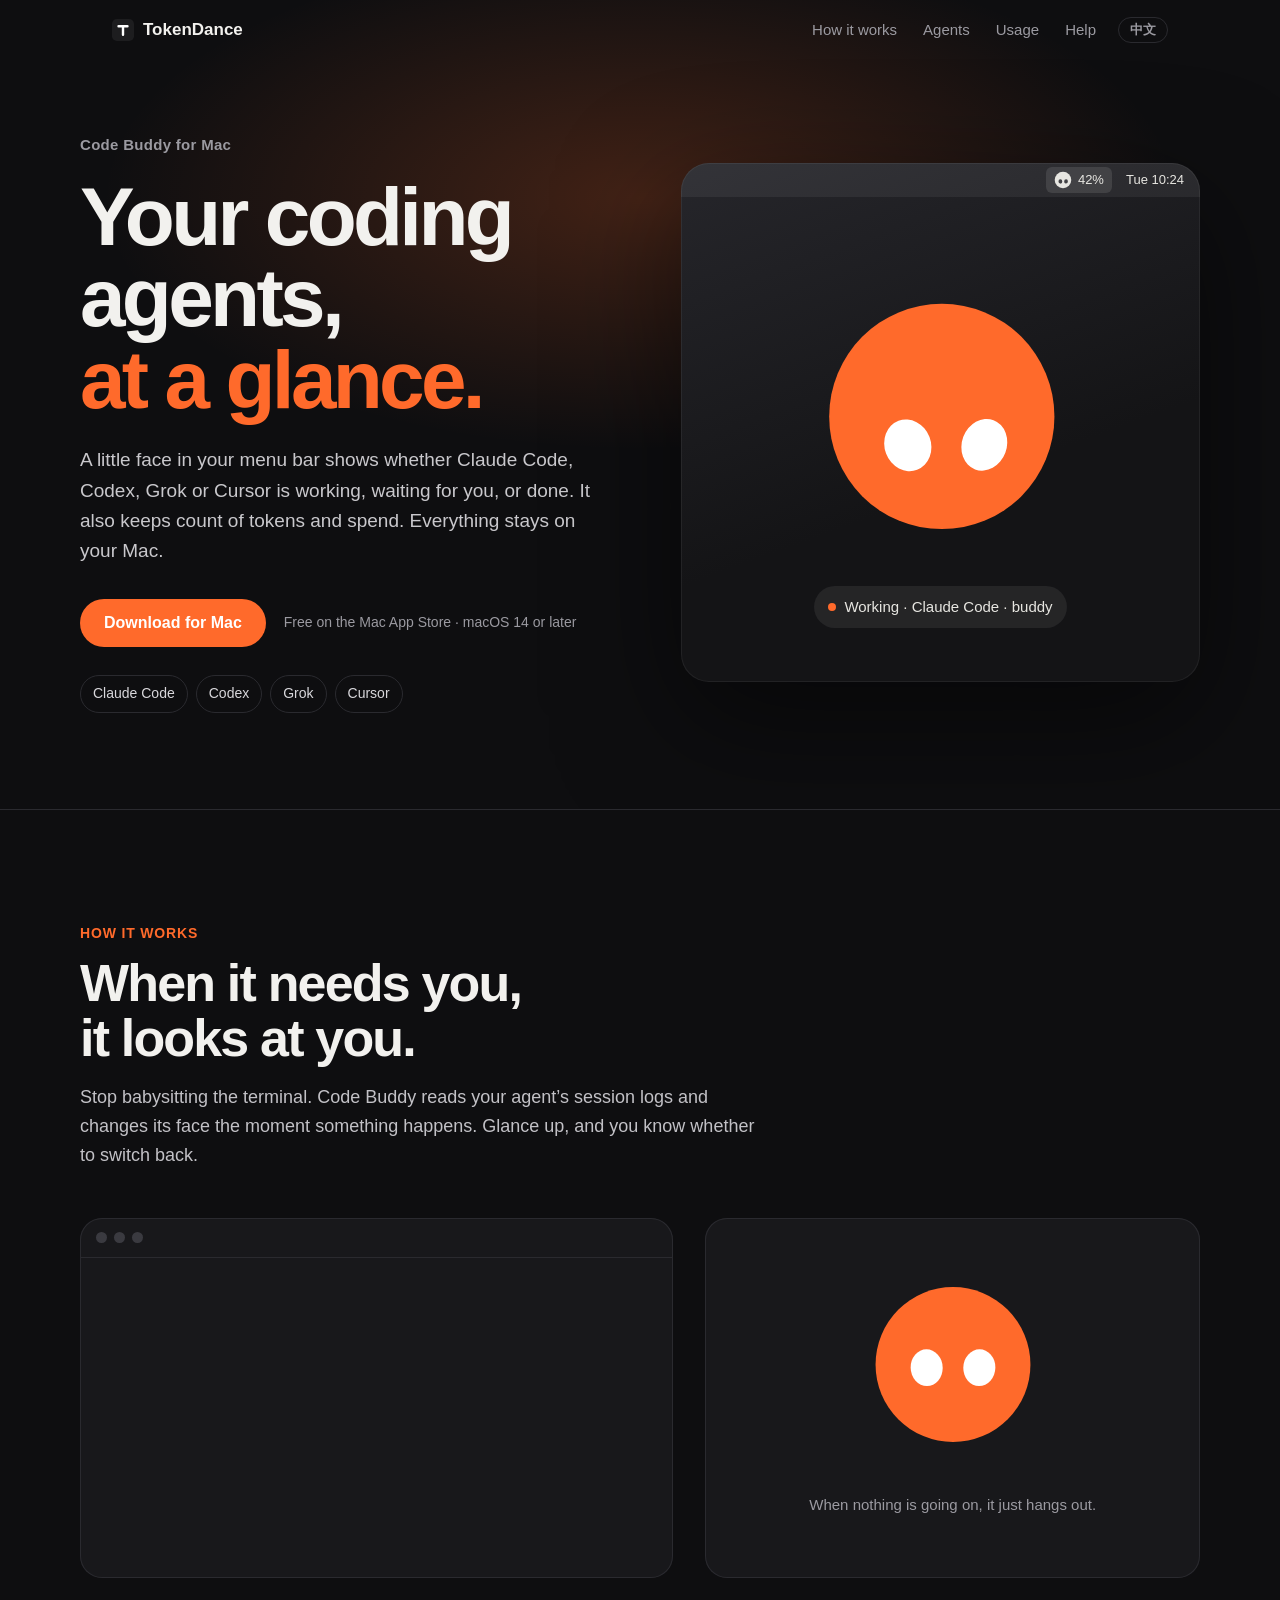
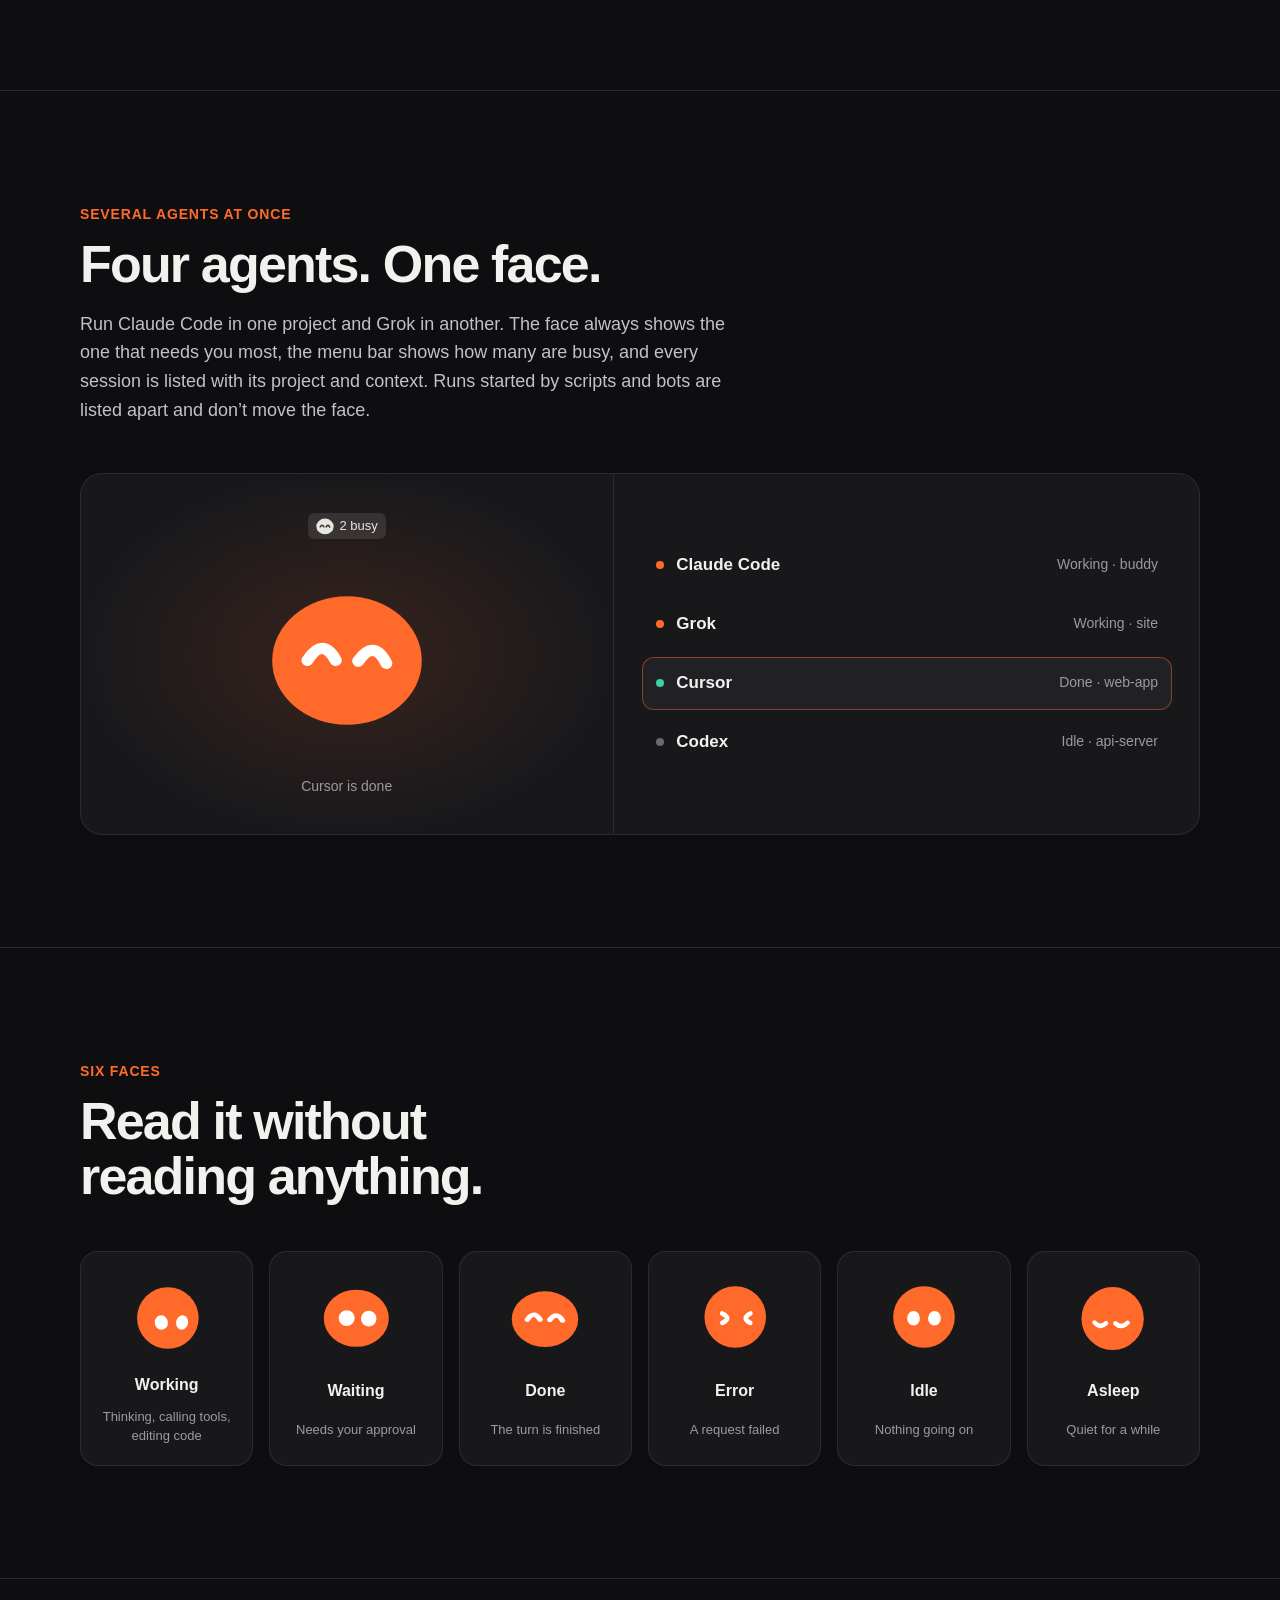
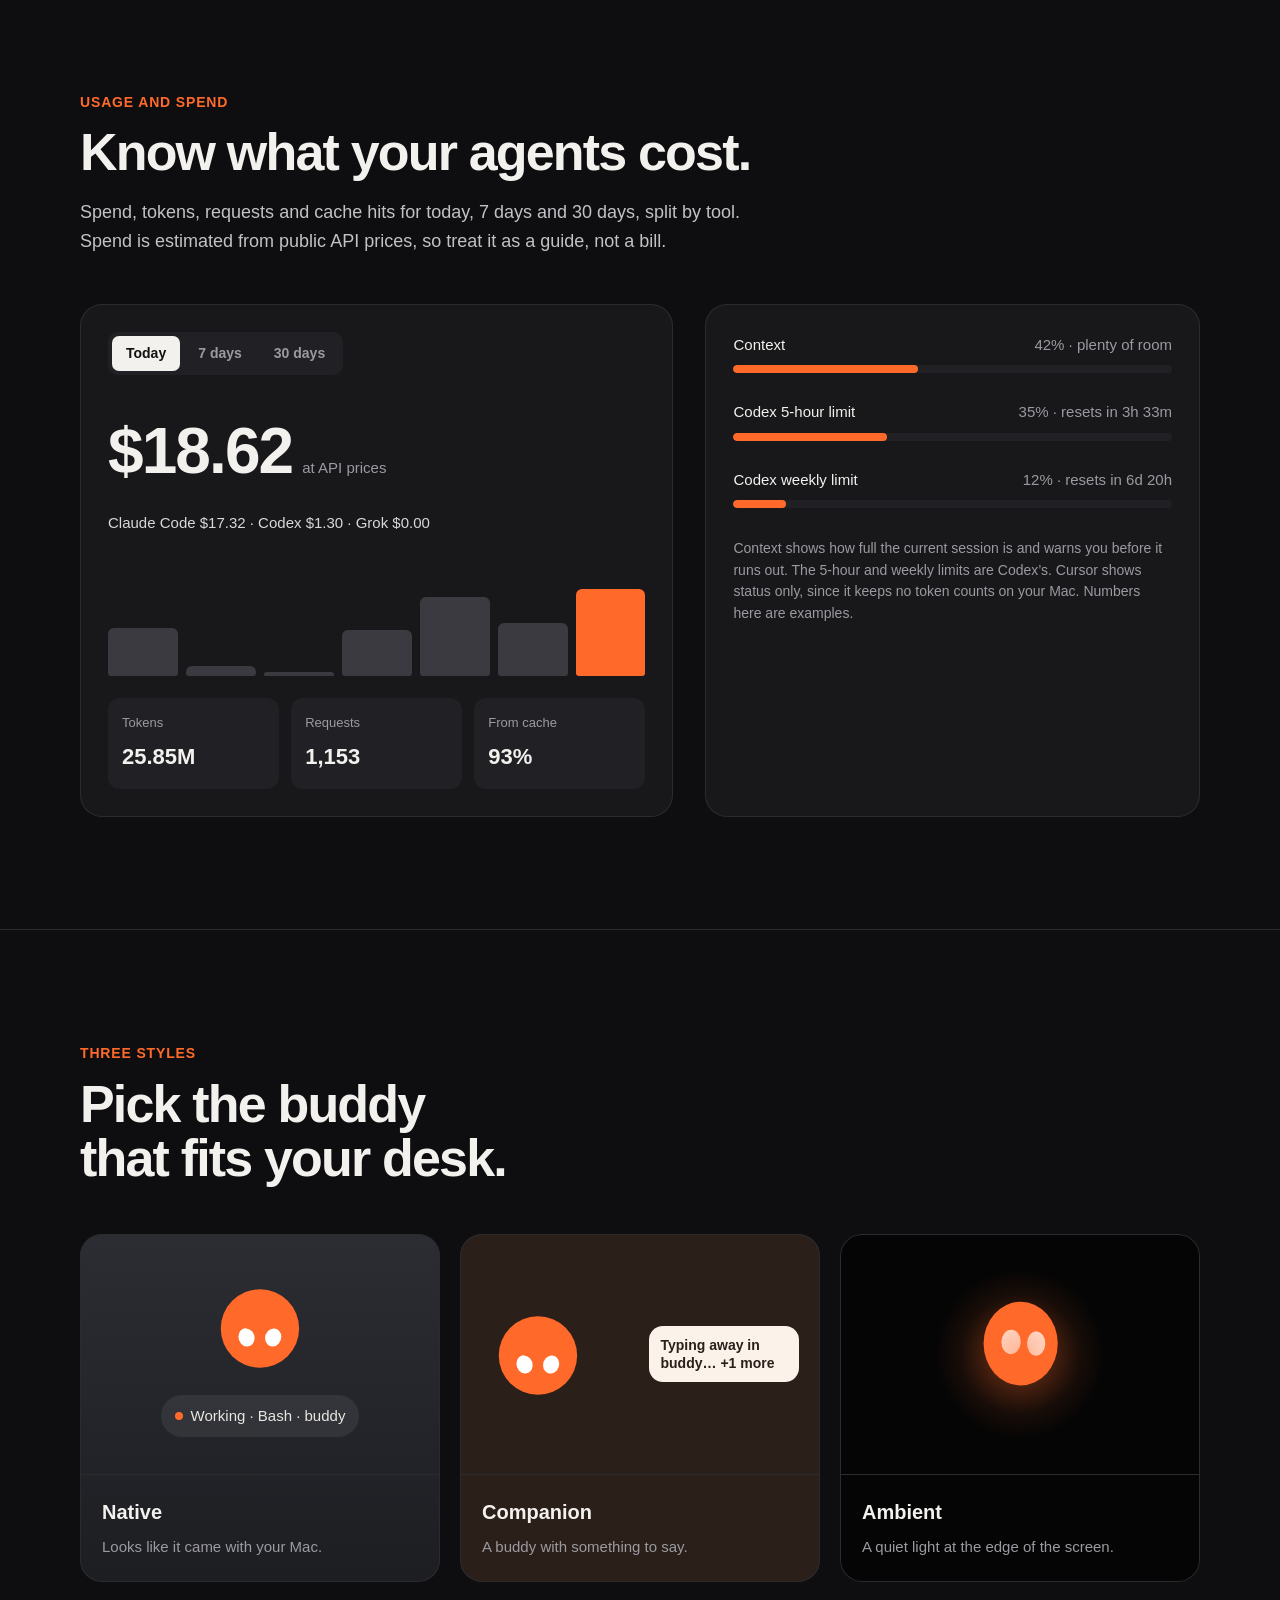
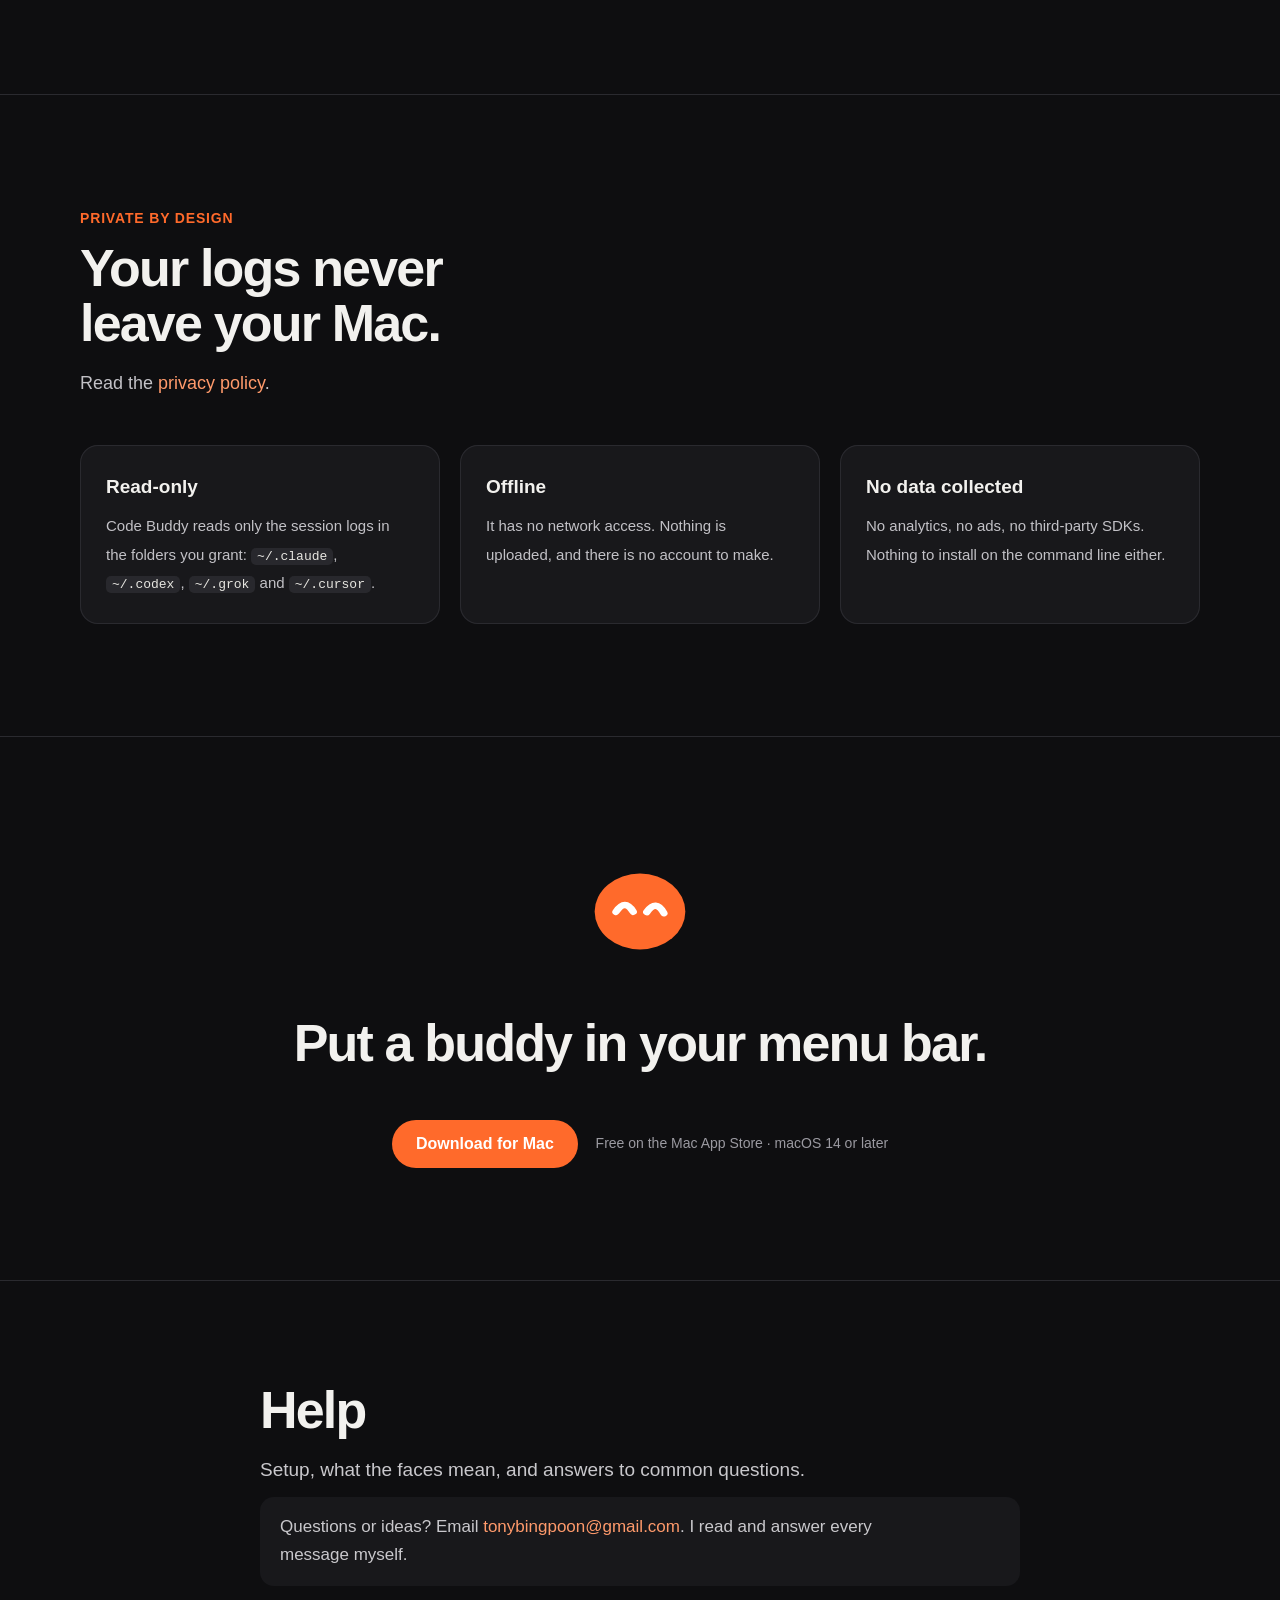
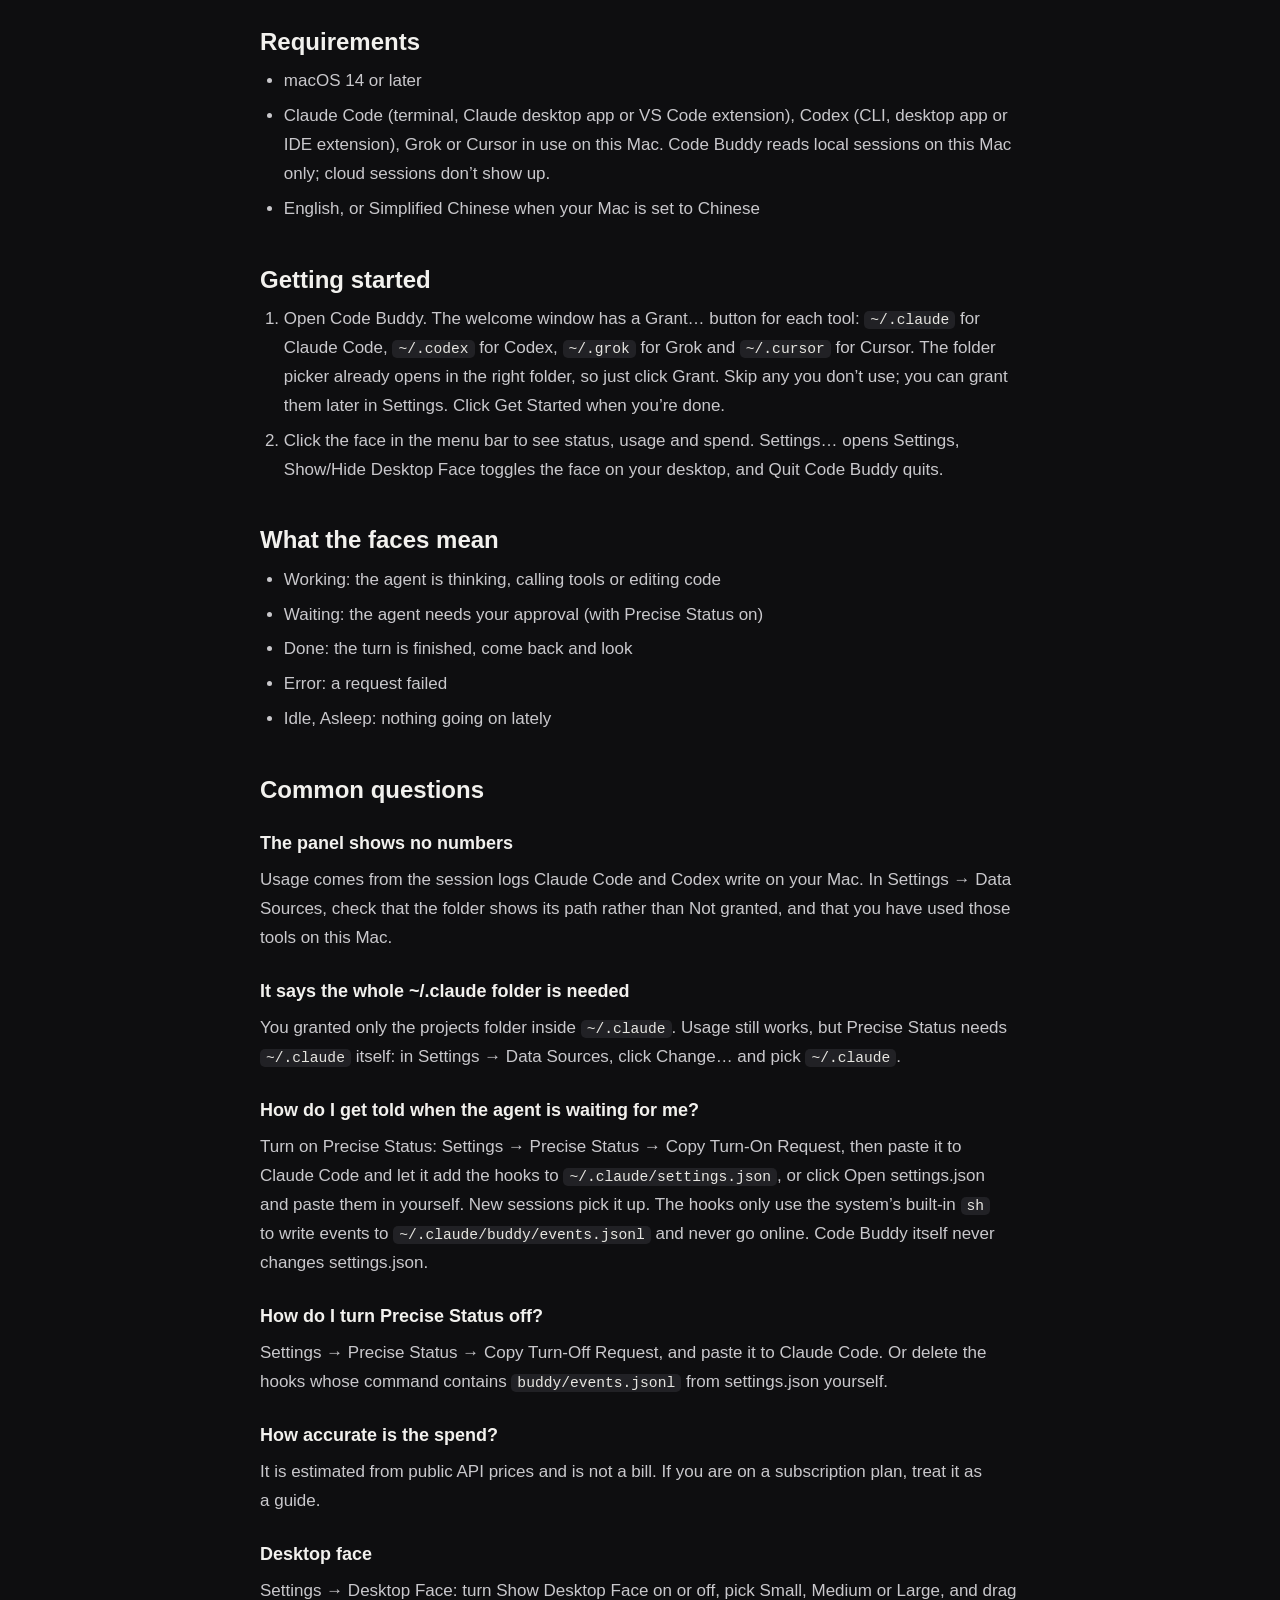
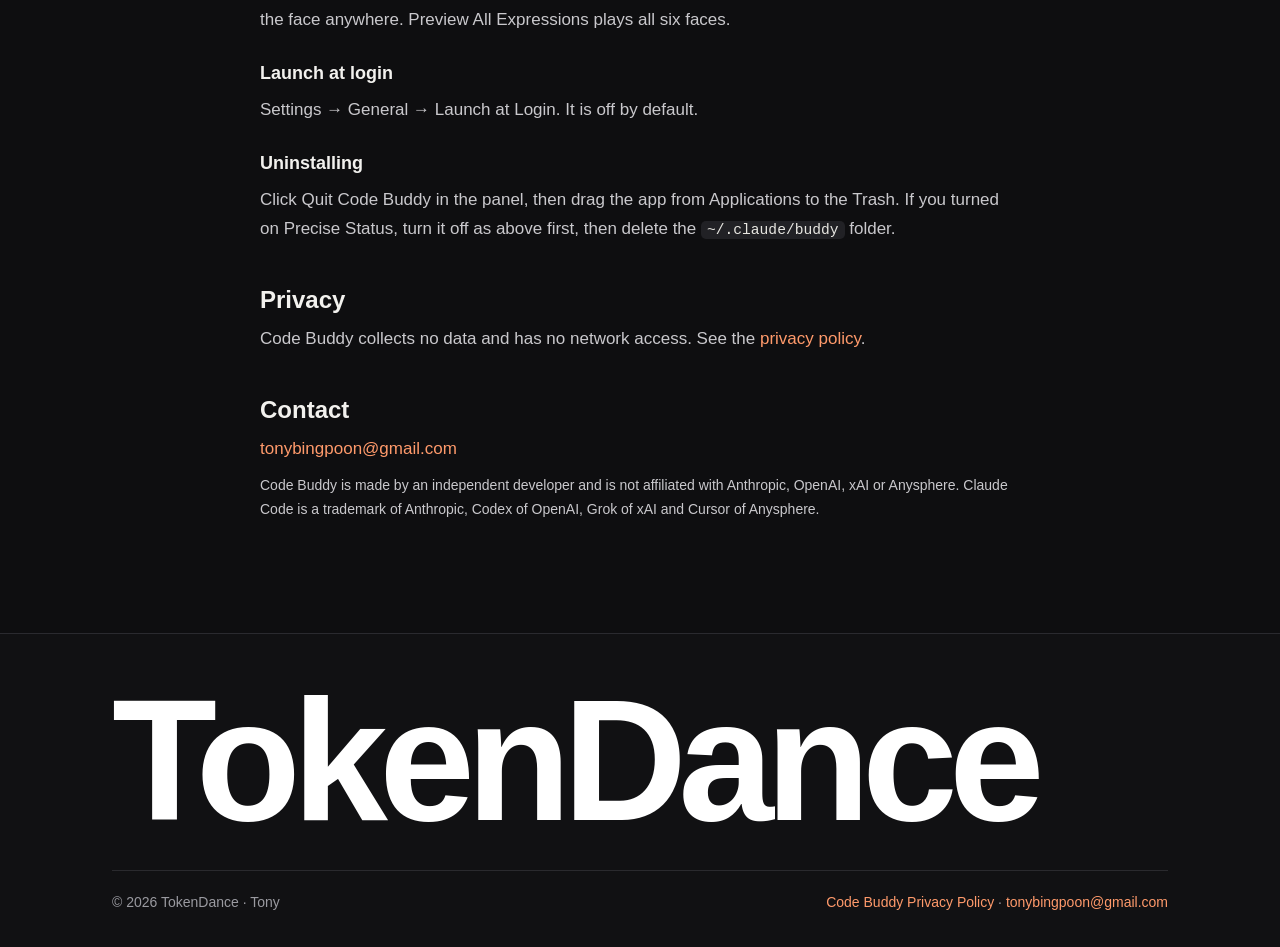
==== code-buddy/index.html @ f0578fe9 "Homepage strip: move only when swiped sideways The black "No accounts · No ads ..." strip scrolled s" ====
<!doctype html>
<html lang="en">
  <head>
    <meta charset="UTF-8" />
    <meta name="viewport" content="width=device-width, initial-scale=1" />
    <title>Code Buddy – Agent Status: see Claude Code, Codex, Grok and Cursor in your Mac menu bar</title>
    <meta
      name="description"
      content="Code Buddy is a free Mac menu bar app that shows whether your AI coding agents (Claude Code, Codex, Grok, Cursor) are working, waiting for your approval or done, and tracks token usage and spend. Runs on your Mac, offline."
    />
    <meta name="author" content="Tony" />
    <meta name="robots" content="index, follow" />
    <meta name="theme-color" content="#0e0e10" />
    <link rel="canonical" href="https://tokendance.life/code-buddy/" />
    <link rel="alternate" hreflang="en" href="https://tokendance.life/code-buddy/" />
    <link rel="alternate" hreflang="zh-CN" href="https://tokendance.life/zh/code-buddy/" />
    <link rel="alternate" hreflang="x-default" href="https://tokendance.life/code-buddy/" />
    <link rel="icon" type="image/svg+xml" href="/assets/apps/code-buddy-icon.svg?v=20261103b" />
    <link rel="apple-touch-icon" href="/apple-touch-icon.png?v=20261022b" />
    <link rel="stylesheet" href="/styles.css?v=20261103c" />
    <link rel="stylesheet" href="/code-buddy/cb.css?v=20261103b" />
    <meta name="apple-itunes-app" content="app-id=6825784479" />

    <meta property="og:type" content="website" />
    <meta property="og:site_name" content="TokenDance" />
    <meta property="og:url" content="https://tokendance.life/code-buddy/" />
    <meta property="og:title" content="Code Buddy – Agent Status: see Claude Code, Codex, Grok and Cursor in your Mac menu bar" />
    <meta property="og:description" content="A little face in your Mac menu bar shows whether Claude Code, Codex, Grok or Cursor is working, waiting for you, or done. Free on the Mac App Store." />
    <meta property="og:image" content="https://tokendance.life/assets/og-tokendance.png" />
    <meta property="og:image:width" content="1200" />
    <meta property="og:image:height" content="630" />
    <meta property="og:locale" content="en_US" />
    <meta property="og:locale:alternate" content="zh_CN" />
    <meta name="twitter:card" content="summary_large_image" />
    <meta name="twitter:title" content="Code Buddy – Agent Status: see Claude Code, Codex, Grok and Cursor in your Mac menu bar" />
    <meta name="twitter:description" content="A little face in your Mac menu bar shows whether Claude Code, Codex, Grok or Cursor is working, waiting for you, or done. Free on the Mac App Store." />
    <meta name="twitter:image" content="https://tokendance.life/assets/og-tokendance.png" />
    <script type="application/ld+json">
      {
        "@context": "https://schema.org",
        "@graph": [
          {
            "@type": "Organization",
            "@id": "https://tokendance.life/#organization",
            "name": "TokenDance",
            "url": "https://tokendance.life/",
            "email": "tonybingpoon@gmail.com"
          },
          {
            "@type": "SoftwareApplication",
            "@id": "https://tokendance.life/code-buddy/#app",
            "name": "Code Buddy",
            "alternateName": "Code Buddy – Agent Status",
            "url": "https://tokendance.life/code-buddy/",
            "sameAs": "https://apps.apple.com/app/code-buddy-agent-status/id6825784479",
            "downloadUrl": "https://apps.apple.com/app/code-buddy-agent-status/id6825784479",
            "image": "https://tokendance.life/assets/apps/code-buddy-icon.svg",
            "applicationCategory": "DeveloperApplication",
            "operatingSystem": "macOS 14 or later",
            "inLanguage": "en",
            "description": "A free Mac menu bar app that shows whether your AI coding agents (Claude Code, Codex, Grok and Cursor) are working, waiting for your approval or done, with token usage and estimated spend. Runs locally with no network access and collects no data.",
            "featureList": [
              "Menu bar face showing agent status: working, waiting, done, error, idle, asleep",
              "Supports Claude Code, Codex, Grok and Cursor",
              "Shows the agent that needs you most when several run at once",
              "Spend, tokens, requests and cache hits for today, 7 and 30 days, split by tool",
              "Context use per session and Codex 5-hour and weekly limits",
              "Three styles: Native, Companion and Ambient",
              "Desktop face in three sizes",
              "Read-only, offline, no data collected"
            ],
            "offers": {
              "@type": "Offer",
              "price": "0",
              "priceCurrency": "USD"
            },
            "publisher": {
              "@id": "https://tokendance.life/#organization"
            }
          },
          {
            "@type": "WebPage",
            "@id": "https://tokendance.life/code-buddy/",
            "url": "https://tokendance.life/code-buddy/",
            "name": "Code Buddy – Agent Status: see Claude Code, Codex, Grok and Cursor in your Mac menu bar",
            "inLanguage": "en",
            "about": {
              "@id": "https://tokendance.life/code-buddy/#app"
            },
            "isPartOf": {
              "@id": "https://tokendance.life/#website"
            }
          },
          {
            "@type": "BreadcrumbList",
            "itemListElement": [
              {
                "@type": "ListItem",
                "position": 1,
                "name": "TokenDance",
                "item": "https://tokendance.life/"
              },
              {
                "@type": "ListItem",
                "position": 2,
                "name": "Code Buddy",
                "item": "https://tokendance.life/code-buddy/"
              }
            ]
          },
          {
            "@type": "FAQPage",
            "@id": "https://tokendance.life/code-buddy/#faq",
            "inLanguage": "en",
            "mainEntity": [
              {
                "@type": "Question",
                "name": "The panel shows no numbers",
                "acceptedAnswer": {
                  "@type": "Answer",
                  "text": "Usage comes from the session logs Claude Code and Codex write on your Mac. In Settings → Data Sources, check that the folder shows its path rather than Not granted, and that you have used those tools on this Mac."
                }
              },
              {
                "@type": "Question",
                "name": "How do I get told when the agent is waiting for me?",
                "acceptedAnswer": {
                  "@type": "Answer",
                  "text": "Turn on Precise Status: Settings → Precise Status → Copy Turn-On Request, then paste it to Claude Code and let it add the hooks to ~/.claude/settings.json, or click Open settings.json and paste them in yourself. New sessions pick it up. The hooks only use the system’s built-in sh to write events to ~/.claude/buddy/events.jsonl and never go online. Code Buddy itself never changes settings.json."
                }
              },
              {
                "@type": "Question",
                "name": "How accurate is the spend?",
                "acceptedAnswer": {
                  "@type": "Answer",
                  "text": "It is estimated from public API prices and is not a bill. If you are on a subscription plan, treat it as a guide."
                }
              }
            ]
          }
        ]
      }
    </script>
  </head>
  <body class="cb-page">
    <a class="skip-link" href="#main">Skip to content</a>
    <header class="site-header">
      <div class="wrap header-inner">
        <a class="brand" href="/">
          <img src="/favicon.svg?v=20261022b" width="22" height="22" alt="" />TokenDance
        </a>
        <nav aria-label="Code Buddy">
          <a href="#how">How it works</a>
          <a href="#agents">Agents</a>
          <a href="#usage">Usage</a>
          <a href="#help">Help</a>
        </nav>
        <a class="lang" href="/zh/code-buddy/" hreflang="zh-CN" lang="zh-CN">中文</a>
      </div>
    </header>

    <main id="main">
      <section class="cb-hero">
        <div class="cb-wrap cb-hero-grid">
          <div>
            <p class="cb-eyebrow">Code Buddy for Mac</p>
            <h1>Your coding agents, <em>at a glance.</em></h1>
            <p class="cb-lead">A little face in your menu bar shows whether Claude Code, Codex, Grok or Cursor is working, waiting for you, or done. It also keeps count of tokens and spend. Everything stays on your Mac.</p>
            <div class="cb-cta"><a class="btn btn-orange magnetic" href="https://apps.apple.com/app/code-buddy-agent-status/id6825784479" rel="noopener" target="_blank">Download for Mac</a><small>Free on the Mac App Store · macOS 14 or later</small></div>
            <ul class="cb-agents" aria-label="Works with"><li>Claude Code</li><li>Codex</li><li>Grok</li><li>Cursor</li></ul>
          </div>
          <div class="cb-mac st-working" id="cb-hero-mac" aria-hidden="true">
            <div class="cb-menubar"><span class="mb-buddy"><svg viewBox="0 0 200 200"></svg>42%</span><span>Tue 10:24</span></div>
            <div class="cb-mac-stage"><svg class="big-face" viewBox="0 0 200 200"></svg><span class="cb-pill"><i></i><span></span></span></div>
          </div>
        </div>
      </section>

      <section class="cb-section" id="how" aria-labelledby="how-h">
        <div class="cb-wrap">
          <div class="cb-head cb-reveal"><p class="kicker">How it works</p><h2 id="how-h">When it needs you, it looks at you.</h2><p>Stop babysitting the terminal. Code Buddy reads your agent’s session logs and changes its face the moment something happens. Glance up, and you know whether to switch back.</p></div>
          <div class="cb-split cb-reveal" id="cb-turn" aria-hidden="true">
            <div class="cb-card cb-term"><div class="cb-term-bar"><span></span><span></span><span></span></div><ol></ol></div>
            <div class="cb-card cb-watch"><svg class="face" viewBox="0 0 200 200" aria-hidden="true"></svg><p></p></div>
          </div>
        </div>
      </section>

      <section class="cb-section" id="agents" aria-labelledby="agents-h">
        <div class="cb-wrap">
          <div class="cb-head cb-reveal"><p class="kicker">Several agents at once</p><h2 id="agents-h">Four agents. One face.</h2><p>Run Claude Code in one project and Grok in another. The face always shows the one that needs you most, the menu bar shows how many are busy, and every session is listed with its project and context. Runs started by scripts and bots are listed apart and don’t move the face.</p></div>
          <div class="cb-card cb-agents-demo cb-reveal" id="cb-agents" aria-hidden="true">
            <div class="who">
              <div class="cb-menubar"><span class="mb-buddy"><svg viewBox="0 0 200 200"></svg><span class="busy"></span></span></div>
              <svg class="face" viewBox="0 0 200 200" aria-hidden="true"></svg>
              <p class="why"></p>
            </div>
            <ul>
              <li class="agent-row" data-name="Claude Code" data-project="buddy"><i></i><b>Claude Code</b><span></span></li>
              <li class="agent-row" data-name="Grok" data-project="site"><i></i><b>Grok</b><span></span></li>
              <li class="agent-row" data-name="Cursor" data-project="web-app"><i></i><b>Cursor</b><span></span></li>
              <li class="agent-row" data-name="Codex" data-project="api-server"><i></i><b>Codex</b><span></span></li>
            </ul>
          </div>
        </div>
      </section>

      <section class="cb-section" aria-labelledby="faces-h">
        <div class="cb-wrap">
          <div class="cb-head cb-reveal"><p class="kicker">Six faces</p><h2 id="faces-h">Read it without reading anything.</h2></div>
          <ul class="cb-faces cb-reveal">
          <li data-state="working"><svg class="face" viewBox="0 0 200 200" aria-hidden="true"></svg><b>Working</b><span>Thinking, calling tools, editing code</span></li>
          <li data-state="waiting"><svg class="face" viewBox="0 0 200 200" aria-hidden="true"></svg><b>Waiting</b><span>Needs your approval</span></li>
          <li data-state="done"><svg class="face" viewBox="0 0 200 200" aria-hidden="true"></svg><b>Done</b><span>The turn is finished</span></li>
          <li data-state="error"><svg class="face" viewBox="0 0 200 200" aria-hidden="true"></svg><b>Error</b><span>A request failed</span></li>
          <li data-state="idle"><svg class="face" viewBox="0 0 200 200" aria-hidden="true"></svg><b>Idle</b><span>Nothing going on</span></li>
          <li data-state="sleep"><svg class="face" viewBox="0 0 200 200" aria-hidden="true"></svg><b>Asleep</b><span>Quiet for a while</span></li>
          </ul>
        </div>
      </section>

      <section class="cb-section" id="usage" aria-labelledby="usage-h">
        <div class="cb-wrap">
          <div class="cb-head cb-reveal"><p class="kicker">Usage and spend</p><h2 id="usage-h">Know what your agents cost.</h2><p>Spend, tokens, requests and cache hits for today, 7 days and 30 days, split by tool. Spend is estimated from public API prices, so treat it as a guide, not a bill.</p></div>
          <div class="cb-split cb-reveal">
            <div class="cb-card cb-usage" id="cb-usage" aria-hidden="true">
              <div class="cb-tabs"><span class="on">Today</span><span>7 days</span><span>30 days</span></div>
              <p class="cb-spend"><b>$18.62</b><small>at API prices</small></p>
              <p class="cb-by-tool">Claude Code $17.32 · Codex $1.30 · Grok $0.00</p>
              <div class="cb-bars"><i></i><i></i><i></i><i></i><i></i><i></i><i></i></div>
              <dl class="cb-stats"><div><dt>Tokens</dt><dd>25.85M</dd></div><div><dt>Requests</dt><dd>1,153</dd></div><div><dt>From cache</dt><dd>93%</dd></div></dl>
            </div>
            <div class="cb-card cb-meters" id="cb-meters">
            <div class="cb-meter"><p>Context<span>42% · plenty of room</span></p><div class="track"><i data-v="42"></i></div></div>
            <div class="cb-meter"><p>Codex 5&#8209;hour limit<span>35% · resets in 3h 33m</span></p><div class="track"><i data-v="35"></i></div></div>
            <div class="cb-meter"><p>Codex weekly limit<span>12% · resets in 6d 20h</span></p><div class="track"><i data-v="12"></i></div></div>
              <p class="cb-note">Context shows how full the current session is and warns you before it runs out. The 5&#8209;hour and weekly limits are Codex’s. Cursor shows status only, since it keeps no token counts on your Mac. Numbers here are examples.</p>
            </div>
          </div>
        </div>
      </section>

      <section class="cb-section" aria-labelledby="styles-h">
        <div class="cb-wrap">
          <div class="cb-head cb-reveal"><p class="kicker">Three styles</p><h2 id="styles-h">Pick the buddy that fits your desk.</h2></div>
          <div class="cb-styles">
          <article class="cb-card cb-style look-native cb-reveal">
            <div class="look"><svg class="face" viewBox="0 0 200 200" aria-hidden="true" data-state="working"></svg><span class="cb-pill"><i></i><span>Working · Bash · buddy</span></span></div>
            <div class="txt"><h3>Native</h3><p>Looks like it came with your Mac.</p></div>
          </article>
          <article class="cb-card cb-style look-companion cb-reveal">
            <div class="look"><svg class="face" viewBox="0 0 200 200" aria-hidden="true" data-state="working"></svg><span class="bubble">Typing away in buddy… +1 more</span></div>
            <div class="txt"><h3>Companion</h3><p>A buddy with something to say.</p></div>
          </article>
          <article class="cb-card cb-style look-ambient cb-reveal">
            <div class="look"><svg class="face" viewBox="0 0 200 200" aria-hidden="true" data-state="waiting"></svg></div>
            <div class="txt"><h3>Ambient</h3><p>A quiet light at the edge of the screen.</p></div>
          </article>
          </div>
        </div>
      </section>

      <section class="cb-section" aria-labelledby="privacy-h">
        <div class="cb-wrap">
          <div class="cb-head cb-reveal"><p class="kicker">Private by design</p><h2 id="privacy-h">Your logs never leave your Mac.</h2><p>Read the <a href="/code-buddy/privacy.html">privacy policy</a>.</p></div>
          <ul class="cb-points cb-reveal">
          <li><b>Read-only</b><span>Code Buddy reads only the session logs in the folders you grant: <code>~/.claude</code>, <code>~/.codex</code>, <code>~/.grok</code> and <code>~/.cursor</code>.</span></li>
          <li><b>Offline</b><span>It has no network access. Nothing is uploaded, and there is no account to make.</span></li>
          <li><b>No data collected</b><span>No analytics, no ads, no third&#8209;party SDKs. Nothing to install on the command line either.</span></li>
          </ul>
        </div>
      </section>

      <section class="cb-section cb-final">
        <div class="cb-wrap">
          <svg class="face" viewBox="0 0 200 200" aria-hidden="true"></svg>
          <h2>Put a buddy in your menu bar.</h2>
          <div class="cb-cta"><a class="btn btn-orange magnetic" href="https://apps.apple.com/app/code-buddy-agent-status/id6825784479" rel="noopener" target="_blank">Download for Mac</a><small>Free on the Mac App Store · macOS 14 or later</small></div>
        </div>
      </section>

      <div class="cb-help" id="help">
        <div class="wrap doc">
          <h2 class="cb-help-title">Help</h2>
          <p class="doc-lead">Setup, what the faces mean, and answers to common questions.</p>
          <p class="doc-note">Questions or ideas? Email <a href="mailto:tonybingpoon@gmail.com?subject=Code%20Buddy">tonybingpoon@gmail.com</a>. I read and answer every message myself.</p>
          <section id="en">
          <h2>Requirements</h2>
          <ul>
            <li>macOS 14 or later</li>
            <li>Claude Code (terminal, Claude desktop app or VS Code extension), Codex (CLI, desktop app or IDE extension), Grok or Cursor in use on this Mac. Code Buddy reads local sessions on this Mac only; cloud sessions don’t show up.</li>
            <li>English, or Simplified Chinese when your Mac is set to Chinese</li>
          </ul>

          <h2>Getting started</h2>
          <ol>
            <li>
              Open Code Buddy. The welcome window has a Grant… button for each tool: <code>~/.claude</code> for Claude Code,
              <code>~/.codex</code> for Codex, <code>~/.grok</code> for Grok and <code>~/.cursor</code> for Cursor. The folder picker already opens in the right folder, so just click
              Grant. Skip any you don’t use; you can grant them later in Settings. Click Get Started when you’re done.
            </li>
            <li>
              Click the face in the menu bar to see status, usage and spend. Settings… opens Settings, Show/Hide Desktop
              Face toggles the face on your desktop, and Quit Code Buddy quits.
            </li>
          </ol>

          <h2>What the faces mean</h2>
          <ul>
            <li>Working: the agent is thinking, calling tools or editing code</li>
            <li>Waiting: the agent needs your approval (with Precise Status on)</li>
            <li>Done: the turn is finished, come back and look</li>
            <li>Error: a request failed</li>
            <li>Idle, Asleep: nothing going on lately</li>
          </ul>

          <h2>Common questions</h2>
          <h3>The panel shows no numbers</h3>
          <p>
            Usage comes from the session logs Claude Code and Codex write on your Mac. In Settings → Data Sources, check
            that the folder shows its path rather than Not granted, and that you have used those tools on this Mac.
          </p>

          <h3>It says the whole ~/.claude folder is needed</h3>
          <p>
            You granted only the projects folder inside <code>~/.claude</code>. Usage still works, but Precise Status needs
            <code>~/.claude</code> itself: in Settings → Data Sources, click Change… and pick <code>~/.claude</code>.
          </p>

          <h3>How do I get told when the agent is waiting for me?</h3>
          <p>
            Turn on Precise Status: Settings → Precise Status → Copy Turn-On Request, then paste it to Claude Code and let it
            add the hooks to <code>~/.claude/settings.json</code>, or click Open settings.json and paste them in yourself.
            New sessions pick it up. The hooks only use the system’s built-in <code>sh</code> to write events to
            <code>~/.claude/buddy/events.jsonl</code> and never go online. Code Buddy itself never changes settings.json.
          </p>

          <h3>How do I turn Precise Status off?</h3>
          <p>
            Settings → Precise Status → Copy Turn&#8209;Off Request, and paste it to Claude Code. Or delete the hooks whose command
            contains <code>buddy/events.jsonl</code> from settings.json yourself.
          </p>

          <h3>How accurate is the spend?</h3>
          <p>It is estimated from public API prices and is not a bill. If you are on a subscription plan, treat it as a guide.</p>

          <h3>Desktop face</h3>
          <p>
            Settings → Desktop Face: turn Show Desktop Face on or off, pick Small, Medium or Large, and drag the face
            anywhere. Preview All Expressions plays all six faces.
          </p>

          <h3>Launch at login</h3>
          <p>Settings → General → Launch at Login. It is off by default.</p>

          <h3>Uninstalling</h3>
          <p>
            Click Quit Code Buddy in the panel, then drag the app from Applications to the Trash. If you turned on Precise
            Status, turn it off as above first, then delete the <code>~/.claude/buddy</code> folder.
          </p>

          <h2>Privacy</h2>
          <p>Code Buddy collects no data and has no network access. See the <a href="/code-buddy/privacy.html">privacy policy</a>.</p>

          <h2>Contact</h2>
          <p><a href="mailto:tonybingpoon@gmail.com?subject=Code%20Buddy">tonybingpoon@gmail.com</a></p>

          <p class="doc-fine">
            Code Buddy is made by an independent developer and is not affiliated with Anthropic, OpenAI, xAI or Anysphere. Claude Code is a
            trademark of Anthropic, Codex of OpenAI, Grok of xAI and Cursor of Anysphere.
          </p>
          </section>
        </div>
      </div>
    </main>

    <footer class="site-footer">
      <div class="wrap">
        <p class="wordmark" aria-label="TokenDance">TokenDance</p>
        <div class="footer-row">
          <span>© 2026 TokenDance · Tony</span>
          <span><a href="/code-buddy/privacy.html">Code Buddy Privacy Policy</a> · <a href="mailto:tonybingpoon@gmail.com">tonybingpoon@gmail.com</a></span>
        </div>
      </div>
    </footer>
    <script src="/code-buddy/face.js?v=20261103b"></script>
    <script src="/code-buddy/cb.js?v=20261103b"></script>
    <script src="/analytics.js?v=20261022"></script>
    <script type="module" src="https://static.cloudflareinsights.com/beacon.min.js" data-cf-beacon='{"token": "4b91ff1dcc4a41f580444839873ea623"}'></script>
  </body>
</html>
---- styles.css ----
:root {
  --bg: #fff;
  --text: #111113;
  --muted: #6e6e73;
  --line: #e7e7ec;
  --soft: #f4f4f6;
  --link: #0a66d6;
  --e15-bg: #141518;
  --e15-text: #d6d6d6;
  --e15-acc: #b6cc6a;
  --e15-amb: #e7a948;
  --e15-tag: #e07a9b;
  --goldie: #58c800;
  --goldie-deep: #2f7d00;
  --goldie-bg: #f1fae6;
  --ease: cubic-bezier(0.2, 0.8, 0.2, 1);
  --font: -apple-system, BlinkMacSystemFont, "PingFang SC", "Hiragino Sans GB",
    "Microsoft YaHei", "Helvetica Neue", Arial, sans-serif;
  --mono: ui-monospace, SFMono-Regular, Menlo, Consolas, monospace;
}

* {
  box-sizing: border-box;
}

html {
  scroll-behavior: smooth;
}

body {
  margin: 0;
  background: var(--bg);
  color: var(--text);
  font-family: var(--font);
  font-size: 17px;
  line-height: 1.7;
  -webkit-font-smoothing: antialiased;
  overflow-x: hidden;
  overflow-x: clip;
}

a {
  color: var(--link);
  text-decoration: none;
}

a:hover {
  text-decoration: underline;
}

h1,
h2,
h3,
p,
ul,
ol,
dl,
dd {
  margin: 0;
}

code {
  padding: 1px 6px;
  border-radius: 5px;
  background: rgba(127, 127, 140, 0.16);
  font-family: var(--mono);
  font-size: 0.86em;
}

.wrap {
  max-width: 1120px;
  margin: 0 auto;
  padding: 0 32px;
}

.skip-link {
  position: absolute;
  top: -100px;
  left: 16px;
  z-index: 50;
  padding: 6px 12px;
  background: var(--text);
  color: var(--bg);
}

.skip-link:focus {
  top: 8px;
}

/* ---------- Reveal & split text ---------- */
.js [data-reveal] {
  opacity: 0;
  transform: translateY(28px);
  filter: blur(6px);
  transition: opacity 0.9s var(--ease), transform 0.9s var(--ease),
    filter 0.9s var(--ease);
  transition-delay: var(--d, 0s);
}

.js [data-reveal].in {
  opacity: 1;
  transform: none;
  filter: none;
}

[data-split] .w,
.wordmark .w {
  display: inline-block;
  white-space: nowrap;
}

[data-split] .ch {
  display: inline-block;
}

.js [data-split] .ch {
  opacity: 0;
  transform: translateY(0.6em) rotate(6deg);
  transition: opacity 0.7s var(--ease), transform 0.9s var(--ease);
  transition-delay: calc(var(--i) * 40ms + var(--d, 0s));
}

.js [data-split].in .ch {
  opacity: 1;
  transform: none;
}

h1,
h2,
h3 {
  text-wrap: balance;
}

p,
li,
dd {
  text-wrap: pretty;
}

/* ---------- Header ---------- */
.site-header {
  position: fixed;
  inset: 0 0 auto;
  z-index: 40;
  transition: transform 0.45s var(--ease), background 0.3s, box-shadow 0.3s;
}

.site-header.scrolled {
  background: rgba(255, 255, 255, 0.78);
  backdrop-filter: saturate(180%) blur(16px);
  -webkit-backdrop-filter: saturate(180%) blur(16px);
  box-shadow: 0 1px 0 var(--line);
}

.site-header.hidden {
  transform: translateY(-100%);
}

.header-inner {
  display: flex;
  align-items: center;
  justify-content: space-between;
  height: 60px;
}

.brand {
  flex: none;
  display: inline-flex;
  align-items: center;
  gap: 9px;
  color: var(--text);
  font-weight: 700;
}

.brand:hover {
  text-decoration: none;
}

.site-header nav {
  display: flex;
  gap: 26px;
  margin-left: auto;
  font-size: 15px;
}

.lang {
  flex: none;
  white-space: nowrap;
  margin-left: 22px;
  padding: 4px 11px;
  border: 1px solid var(--line);
  border-radius: 999px;
  color: var(--muted);
  font-size: 13px;
  font-weight: 600;
  line-height: 1.3;
  transition: color 0.25s, border-color 0.25s;
}

.lang:hover {
  color: var(--text);
  border-color: currentColor;
  text-decoration: none;
}

.site-header nav a {
  position: relative;
  color: var(--muted);
  white-space: nowrap;
}

.site-header nav a::after {
  content: "";
  position: absolute;
  left: 0;
  right: 0;
  bottom: -3px;
  height: 1.5px;
  background: currentColor;
  transform: scaleX(0);
  transform-origin: right;
  transition: transform 0.35s var(--ease);
}

.site-header nav a:hover {
  color: var(--text);
  text-decoration: none;
}

.site-header nav a:hover::after {
  transform: scaleX(1);
  transform-origin: left;
}

/* ---------- Buttons ---------- */
.btn {
  display: inline-flex;
  align-items: center;
  justify-content: center;
  min-height: 48px;
  padding: 0 24px;
  border-radius: 999px;
  font-weight: 600;
  font-size: 16px;
  transition: transform 0.25s var(--ease), background 0.25s, color 0.25s;
  will-change: transform;
}

.btn:hover {
  text-decoration: none;
}

.btn-dark {
  background: var(--text);
  color: #fff;
}

.btn-line {
  box-shadow: inset 0 0 0 1.5px var(--text);
  color: var(--text);
}

.btn-line:hover {
  background: var(--text);
  color: #fff;
}

.btn-light {
  background: #fff;
  color: #111;
}

.btn-ghost-dark {
  box-shadow: inset 0 0 0 1.5px rgba(255, 255, 255, 0.35);
  color: #fff;
}

.btn-goldie {
  background: var(--goldie-deep);
  color: #fff;
}

/* ---------- Hero ---------- */
.hero {
  position: relative;
  display: grid;
  align-items: center;
  min-height: 100vh;
  min-height: 100svh;
  padding: 120px 0 96px;
  overflow: hidden;
}

.dots {
  position: absolute;
  inset: 0;
  width: 100%;
  height: 100%;
  -webkit-mask-image: radial-gradient(ellipse 42% 36% at 50% 52%, transparent 35%, #000 85%);
  mask-image: radial-gradient(ellipse 42% 36% at 50% 52%, transparent 35%, #000 85%);
}

.hero-inner {
  position: relative;
  z-index: 2;
  width: 100%;
  text-align: center;
}

.hero-eyebrow {
  color: var(--muted);
  font-size: 15px;
  font-weight: 500;
}

.hero h1 {
  margin-top: 18px;
  font-size: clamp(48px, 9vw, 120px);
  font-weight: 800;
  line-height: 1.05;
  letter-spacing: -0.03em;
}

.hero-lead {
  max-width: 32em;
  margin: 28px auto 0;
  color: var(--muted);
  font-size: 19px;
}

.hero-cta {
  display: flex;
  flex-wrap: wrap;
  gap: 12px;
  margin-top: 36px;
}

.hero .hero-cta {
  justify-content: center;
}

.scroll-hint {
  position: absolute;
  left: 50%;
  bottom: 28px;
  z-index: 2;
  width: 26px;
  height: 42px;
  margin-left: -13px;
  border: 1.5px solid var(--muted);
  border-radius: 13px;
}

.scroll-hint span {
  position: absolute;
  left: 50%;
  top: 8px;
  width: 4px;
  height: 8px;
  margin-left: -2px;
  border-radius: 2px;
  background: var(--muted);
  animation: wheel 1.8s ease-in-out infinite;
}

@keyframes wheel {
  0% { opacity: 0; transform: translateY(0); }
  30% { opacity: 1; }
  100% { opacity: 0; transform: translateY(14px); }
}

/* ---------- Marquee ---------- */
.marquee {
  overflow-x: auto;
  overflow-y: hidden;
  overscroll-behavior-x: contain;
  -webkit-mask-image: linear-gradient(90deg, transparent, #000 24px, #000 calc(100% - 24px), transparent);
  mask-image: linear-gradient(90deg, transparent, #000 24px, #000 calc(100% - 24px), transparent);
  scrollbar-width: none;
  padding: 18px 0;
  background: var(--text);
  color: #fff;
  font-size: clamp(20px, 2.6vw, 32px);
  font-weight: 700;
  white-space: nowrap;
  text-align: center;
}

.marquee::-webkit-scrollbar {
  display: none;
}

/* A plain strip: it only moves when you swipe it sideways. */
.marquee-track {
  display: inline-flex;
  align-items: center;
  gap: 28px;
  padding: 0 24px;
}

.marquee i {
  color: var(--e15-amb);
  font-style: normal;
}

/* Wide screens: nothing to swipe, so the line simply wraps. */
@media (min-width: 901px) {
  .marquee {
    -webkit-mask-image: none;
    mask-image: none;
    white-space: normal;
  }
  .marquee-track {
    display: flex;
    flex-wrap: wrap;
    justify-content: center;
    row-gap: 2px;
  }
  .marquee-track span {
    white-space: nowrap;
  }
}

/* ---------- Scroll stories ---------- */
.story-track {
  position: relative;
  height: calc((var(--n) + 0.6) * 100vh);
}

.story-sticky {
  position: sticky;
  top: 0;
  display: grid;
  align-items: center;
  height: 100vh;
  height: 100svh;
  overflow: hidden;
}

.story-grid {
  display: grid;
  grid-template-columns: minmax(0, 1fr) minmax(0, 440px);
  align-items: center;
  gap: 72px;
  width: 100%;
}

.story-kicker {
  font-size: 15px;
  opacity: 0.6;
}

.story h2 {
  margin-top: 8px;
  font-size: clamp(44px, 5.6vw, 76px);
  font-weight: 800;
  line-height: 1.05;
  letter-spacing: -0.03em;
}

.story-steps {
  display: grid;
  margin-top: 32px;
  padding: 0;
  list-style: none;
}

.story-steps li {
  grid-area: 1 / 1;
  opacity: 0;
  transform: translateY(18px);
  transition: opacity 0.5s var(--ease), transform 0.6s var(--ease);
  pointer-events: none;
}

.story-steps li.is-on {
  opacity: 1;
  transform: none;
  pointer-events: auto;
}

.story-steps h3 {
  font-size: clamp(24px, 2.4vw, 32px);
  line-height: 1.3;
}

.story-steps p {
  max-width: 26em;
  margin-top: 10px;
  font-size: 18px;
  opacity: 0.72;
}

.story-cta {
  display: flex;
  flex-wrap: wrap;
  gap: 12px;
  margin-top: 32px;
}

.story-fine {
  margin-top: 16px;
  font-size: 13px;
  opacity: 0.55;
}

.story-dots {
  display: flex;
  gap: 8px;
  margin-top: 32px;
}

.story-dots i {
  width: 8px;
  height: 8px;
  border-radius: 4px;
  background: currentColor;
  opacity: 0.2;
  transition: width 0.4s var(--ease), opacity 0.4s;
}

.story-dots i.is-on {
  width: 28px;
  opacity: 0.9;
}

/* stage: a fixed 440×500 canvas scaled to fit */
.stage {
  width: 100%;
  min-width: 0;
  overflow: hidden;
  border-radius: calc(32px * var(--s, 1));
  height: calc(500px * var(--s, 1));
}

.stage-box {
  position: relative;
  width: 440px;
  height: 500px;
  border-radius: 32px;
  overflow: hidden;
  transform: scale(var(--s, 1));
  transform-origin: top left;
}

.s {
  position: absolute;
  inset: 0;
  padding: 32px;
  opacity: 0;
  visibility: hidden;
  transform: translateY(24px) scale(0.97);
  transition: opacity 0.5s var(--ease), transform 0.7s var(--ease), visibility 0s 0.5s;
}

[data-scene="0"] .s0,
[data-scene="1"] .s1,
[data-scene="2"] .s2,
[data-scene="3"] .s3 {
  opacity: 1;
  visibility: visible;
  transform: none;
  transition-delay: 0.15s, 0.15s, 0s;
}

/* ---------- every15min ---------- */
.e15 {
  background: var(--e15-bg);
  color: var(--e15-text);
}

.e15 h2,
.e15 .story-steps h3 {
  color: #fff;
}

.e15-box {
  background: #1d1e22;
  box-shadow: 0 0 0 1px rgba(255, 255, 255, 0.07), 0 50px 100px -40px rgba(0, 0, 0, 0.9);
  font-family: var(--mono);
  font-size: 14px;
}

.t-acc { color: var(--e15-acc); }
.t-amb { color: var(--e15-amb); }

/* scene 0: clock + notification */
.e15-box .s0 {
  display: grid;
  justify-items: center;
  align-content: center;
  gap: 22px;
}

.notif {
  position: absolute;
  top: 22px;
  left: 22px;
  right: 22px;
  display: grid;
  grid-template-columns: 1fr auto;
  padding: 12px 16px;
  border-radius: 18px;
  background: rgba(255, 255, 255, 0.92);
  color: #111;
  font-family: var(--font);
  grid-row-gap: 2px;
  font-size: 14px;
  line-height: 1.45;
  box-shadow: 0 20px 40px -16px rgba(0, 0, 0, 0.6);
  opacity: 0;
  transform: translateY(-140%);
}

.notif span {
  grid-column: 1;
  font-family: var(--mono);
  font-size: 13px;
}

.notif em {
  font-style: normal;
}

.notif small {
  font-family: var(--mono);
  font-size: 18px;
  font-weight: 600;
  align-self: center;
}

.notif small {
  grid-row: 1 / span 2;
  grid-column: 2;
  color: #111;
}

[data-scene="0"] .notif {
  animation: notif 0.7s var(--ease) 0.3s forwards;
}

@keyframes notif {
  from { opacity: 0; transform: translateY(-140%); }
  to { opacity: 1; transform: none; }
}

.clock {
  width: 230px;
  margin-top: 40px;
}

.clock svg {
  display: block;
}

.clock-track {
  fill: none;
  stroke: rgba(255, 255, 255, 0.08);
  stroke-width: 10;
}

.q {
  fill: none;
  stroke: var(--e15-acc);
  stroke-width: 10;
  stroke-linecap: round;
  stroke-dasharray: 132;
  stroke-dashoffset: 132;
  opacity: 0.9;
}

[data-scene="0"] .q {
  animation: quarter 4s linear infinite;
}

[data-scene="0"] .q2 { animation-name: quarter2; }
[data-scene="0"] .q3 { animation-name: quarter3; }
[data-scene="0"] .q4 { animation-name: quarter4; }

@keyframes quarter { 0% { stroke-dashoffset: 132; } 25%, 96% { stroke-dashoffset: 4; } 100% { stroke-dashoffset: 132; } }
@keyframes quarter2 { 0%, 25% { stroke-dashoffset: 132; } 50%, 96% { stroke-dashoffset: 4; } 100% { stroke-dashoffset: 132; } }
@keyframes quarter3 { 0%, 50% { stroke-dashoffset: 132; } 75%, 96% { stroke-dashoffset: 4; } 100% { stroke-dashoffset: 132; } }
@keyframes quarter4 { 0%, 75% { stroke-dashoffset: 132; } 96% { stroke-dashoffset: 4; } 100% { stroke-dashoffset: 132; } }

.hand {
  stroke: #fff;
  stroke-width: 5;
  stroke-linecap: round;
  transform-origin: 100px 100px;
}

[data-scene="0"] .hand {
  animation: spin 4s linear infinite;
}

@keyframes spin {
  to { transform: rotate(360deg); }
}

.hub {
  fill: var(--e15-amb);
}

.quarters {
  display: flex;
  gap: 18px;
  color: #6c6d72;
}

.quarters span {
  padding: 2px 8px;
  border-radius: 6px;
}

[data-scene="0"] .quarters span {
  animation: qlabel 4s steps(1) infinite;
}

[data-scene="0"] .quarters span:nth-child(2) { animation-delay: 1s; }
[data-scene="0"] .quarters span:nth-child(3) { animation-delay: 2s; }
[data-scene="0"] .quarters span:nth-child(4) { animation-delay: 3s; }

@keyframes qlabel {
  0% { background: rgba(182, 204, 106, 0.18); color: var(--e15-acc); }
  25% { background: transparent; color: #6c6d72; }
}

/* scene 1: type a line */
.e15-box .s1 {
  display: flex;
  flex-direction: column;
}

.mini-head {
  padding-bottom: 12px;
  border-bottom: 1px dashed rgba(255, 255, 255, 0.12);
  color: #8a8a8f;
}

.mini-log {
  flex: 1;
  display: flex;
  flex-direction: column;
  justify-content: flex-end;
  gap: 6px;
  margin: 0;
  padding: 0 0 14px;
  overflow: hidden;
  list-style: none;
}

.mini-log li {
  display: grid;
  grid-template-columns: 56px 1fr;
  animation: drop 0.5s var(--ease);
}

.mini-log .tm,
.find-list .tm {
  color: var(--e15-amb);
}

.mini-log u,
.find-list u {
  margin-left: 6px;
  padding: 0 4px;
  border-radius: 3px;
  background: rgba(224, 122, 155, 0.14);
  color: var(--e15-tag);
  text-decoration: none;
}

@keyframes drop {
  from { opacity: 0; transform: translateY(-14px); background: rgba(182, 204, 106, 0.12); }
}

.mini-input {
  padding: 14px 16px;
  border-radius: 12px;
  background: rgba(255, 255, 255, 0.05);
  color: #eee;
  min-height: 52px;
}

.caret {
  display: inline-block;
  width: 8px;
  height: 16px;
  margin-left: 2px;
  vertical-align: -3px;
  background: var(--e15-acc);
  animation: blink 1s steps(1) infinite;
}

@keyframes blink {
  50% { opacity: 0; }
}

/* scene 2: day bar + tag bars */
.mini-label {
  margin: 8px 0 12px;
  color: #8a8a8f;
  font-size: 13px;
}

.mini-label + .tag-bars {
  margin-top: 0;
}

.day-bar {
  display: grid;
  grid-template-columns: repeat(24, 1fr);
  gap: 3px;
  height: 56px;
}

.day-bar i {
  border-radius: 3px;
  background: rgba(255, 255, 255, 0.06);
}

.day-bar i.f {
  background: var(--e15-acc);
  transform: scaleY(0);
  transform-origin: bottom;
}

[data-scene="2"] .day-bar i.f {
  animation: grow 0.5s var(--ease) forwards;
}

@keyframes grow {
  to { transform: none; }
}

.day-axis {
  display: flex;
  justify-content: space-between;
  margin: 6px 0 30px;
  color: #6c6d72;
  font-size: 11px;
}

.tag-bars {
  display: grid;
  gap: 12px;
  padding: 0;
  list-style: none;
}

.tag-bars li {
  display: grid;
  grid-template-columns: 76px 1fr 34px;
  align-items: center;
  gap: 10px;
  color: var(--e15-tag);
}

.tag-bars b {
  height: 14px;
  width: 0;
  border-radius: 4px;
  background: linear-gradient(90deg, var(--e15-tag), #f0a3bb);
  transition: width 1s var(--ease);
}

[data-scene="2"] .tag-bars b {
  width: var(--w);
  transition-delay: 0.8s;
}

[data-scene="2"] .tag-bars li:nth-child(2) b { transition-delay: 0.95s; }
[data-scene="2"] .tag-bars li:nth-child(3) b { transition-delay: 1.1s; }
[data-scene="2"] .tag-bars li:nth-child(4) b { transition-delay: 1.25s; }

.tag-bars em {
  color: #8a8a8f;
  font-style: normal;
  text-align: right;
}

/* scene 3: find */
.find-text {
  display: inline-block;
  overflow: hidden;
  white-space: nowrap;
  vertical-align: bottom;
  width: 0;
}

[data-scene="3"] .find-text {
  animation: typeFind 1s steps(10) 0.4s forwards;
}

@keyframes typeFind {
  to { width: 10ch; }
}

.find-list {
  display: grid;
  gap: 4px;
  margin: 18px 0 0;
  padding: 0;
  list-style: none;
  font-size: 12.5px;
}

.find-list li {
  display: flex;
  gap: 10px;
  padding: 6px 10px;
  white-space: nowrap;
  border-radius: 8px;
  transition: opacity 0.5s, background 0.5s, transform 0.5s var(--ease);
}

[data-scene="3"] .find-list li:not(.hit) {
  opacity: 0.18;
  transition-delay: 1.6s;
}

[data-scene="3"] .find-list li.hit {
  background: rgba(182, 204, 106, 0.12);
  transform: translateX(6px);
  transition-delay: 1.6s;
}

.find-result {
  margin-top: 14px;
  color: var(--e15-acc);
  opacity: 0;
  transition: opacity 0.4s;
}

[data-scene="3"] .find-result {
  opacity: 1;
  transition-delay: 2s;
}

/* ---------- Goldie ---------- */
.goldie {
  background: var(--goldie-bg);
}

.g-box {
  background: #fff;
  box-shadow: 0 50px 100px -50px rgba(47, 125, 0, 0.55);
  font-size: 15px;
}

/* scene 0: dose check-in */
.g-box .s0 {
  display: grid;
  align-content: center;
  justify-items: center;
}

.g-notif {
  position: absolute;
  top: 22px;
  left: 22px;
  right: 22px;
  display: grid;
  padding: 12px 16px;
  border-radius: 18px;
  background: #f4f6f2;
  line-height: 1.45;
}

[data-scene="0"] .g-notif {
  animation: gdrop 0.7s var(--ease) both 0.2s;
}

@keyframes gdrop {
  from { opacity: 0; transform: translateY(-120%); }
}

.dose {
  position: relative;
  display: grid;
  justify-items: center;
  width: 280px;
  margin-top: 54px;
  padding: 26px 20px 22px;
  border-radius: 24px;
  background: #fbf6ea;
}

.dose-time {
  font-size: 26px;
  font-weight: 800;
}

.dose-name {
  color: var(--muted);
}

.dose-btn {
  margin-top: 16px;
  padding: 12px 40px;
  border-radius: 999px;
  background: #f2b33d;
  color: #fff;
  font-weight: 700;
}

[data-scene="0"] .dose-btn {
  animation: press 4.5s var(--ease) infinite;
}

@keyframes press {
  0%, 30% { transform: none; opacity: 1; }
  34% { transform: scale(0.9); }
  40% { transform: scale(1.05); opacity: 0; }
  92% { opacity: 0; transform: none; }
  100% { opacity: 1; }
}

.check {
  position: absolute;
  bottom: 14px;
  width: 58px;
  height: 58px;
  fill: none;
  stroke-linecap: round;
  stroke-linejoin: round;
  opacity: 0;
}

.check circle {
  fill: var(--goldie);
}

.check path {
  stroke: #fff;
  stroke-width: 5;
  stroke-dasharray: 40;
  stroke-dashoffset: 40;
}

[data-scene="0"] .check {
  animation: checkIn 4.5s var(--ease) infinite;
}

[data-scene="0"] .check path {
  animation: checkDraw 4.5s var(--ease) infinite;
}

@keyframes checkIn {
  0%, 38% { opacity: 0; transform: scale(0.4); }
  44%, 90% { opacity: 1; transform: none; }
  100% { opacity: 0; }
}

@keyframes checkDraw {
  0%, 44% { stroke-dashoffset: 40; }
  56%, 100% { stroke-dashoffset: 0; }
}

.streak {
  display: flex;
  align-items: baseline;
  gap: 8px;
  margin-top: 26px;
  color: var(--muted);
}

.streak b {
  position: relative;
  display: inline-grid;
  color: var(--goldie-deep);
  font-size: 40px;
  font-weight: 800;
  line-height: 1;
  overflow: hidden;
}

.streak em {
  grid-area: 1 / 1;
  font-style: normal;
}

.streak .new {
  transform: translateY(100%);
  opacity: 0;
}

[data-scene="0"] .streak .old {
  animation: oldOut 4.5s var(--ease) infinite;
}

[data-scene="0"] .streak .new {
  animation: newIn 4.5s var(--ease) infinite;
}

@keyframes oldOut {
  0%, 50% { transform: none; opacity: 1; }
  58%, 92% { transform: translateY(-100%); opacity: 0; }
  100% { transform: none; opacity: 1; }
}

@keyframes newIn {
  0%, 50% { transform: translateY(100%); opacity: 0; }
  58%, 92% { transform: none; opacity: 1; }
  100% { transform: translateY(100%); opacity: 0; }
}

.burst {
  position: absolute;
  left: 50%;
  top: 62%;
}

.burst i {
  position: absolute;
  width: 8px;
  height: 8px;
  border-radius: 2px;
  background: #f2b33d;
  opacity: 0;
}

.burst i:nth-child(even) {
  background: var(--goldie);
}

[data-scene="0"] .burst i {
  animation: burst 4.5s var(--ease) infinite;
}

.burst i:nth-child(1) { --bx: -90px; --by: -70px; }
.burst i:nth-child(2) { --bx: 90px; --by: -80px; }
.burst i:nth-child(3) { --bx: -120px; --by: 10px; }
.burst i:nth-child(4) { --bx: 120px; --by: -10px; }
.burst i:nth-child(5) { --bx: -60px; --by: -120px; }
.burst i:nth-child(6) { --bx: 60px; --by: -130px; }
.burst i:nth-child(7) { --bx: -20px; --by: -150px; }
.burst i:nth-child(8) { --bx: 30px; --by: 60px; }

@keyframes burst {
  0%, 42% { opacity: 0; transform: none; }
  46% { opacity: 1; }
  70%, 100% { opacity: 0; transform: translate(var(--bx), var(--by)) rotate(180deg); }
}

/* scene 1: seizure log */
.g-box .s1 {
  display: grid;
  align-content: center;
  justify-items: center;
  text-align: center;
}

.rec-label {
  color: var(--muted);
  font-weight: 600;
}

.wiz-bar {
  display: grid;
  grid-template-columns: repeat(5, 1fr);
  gap: 6px;
  width: 300px;
  margin-top: 18px;
}

.wiz-bar i {
  height: 6px;
  border-radius: 3px;
  background: #eef1ea;
  transition: background 0.4s;
}

.wiz-bar i.on {
  background: var(--goldie);
}

.wiz-step {
  margin-top: 28px;
  font-size: 30px;
  font-weight: 800;
  animation: drop 0.4s var(--ease);
}

.chips {
  display: flex;
  flex-wrap: wrap;
  justify-content: center;
  gap: 10px;
  max-width: 340px;
  min-height: 96px;
  margin-top: 18px;
  align-content: flex-start;
}

.chips span {
  padding: 8px 16px;
  border-radius: 999px;
  background: #f1f2ef;
  color: var(--muted);
  transition: background 0.3s, color 0.3s, transform 0.3s cubic-bezier(0.3, 1.6, 0.5, 1);
}

.chips span.on {
  background: var(--goldie-deep);
  color: #fff;
  transform: scale(1.06);
}

.saved {
  margin-top: 26px;
  padding: 8px 16px;
  border-radius: 10px;
  background: #e9f7dc;
  color: var(--goldie-deep);
  font-weight: 600;
  opacity: 0;
  transform: translateY(10px);
  transition: opacity 0.4s, transform 0.4s var(--ease);
}

.saved.on {
  opacity: 1;
  transform: none;
}

/* scene 2: safe days */
.g-box .s2 {
  display: grid;
  align-content: center;
  justify-items: center;
}

.ring {
  position: relative;
  width: 220px;
}

.ring svg {
  display: block;
  transform: rotate(-90deg);
}

.ring circle {
  fill: none;
  stroke-width: 14;
  stroke-linecap: round;
}

.ring-bg {
  stroke: #e9f5dc;
}

.ring-fg {
  stroke: var(--goldie);
  stroke-dasharray: 540.4;
  stroke-dashoffset: 540.4;
}

[data-scene="2"] .ring-fg {
  stroke-dashoffset: 162;
  transition: stroke-dashoffset 2s var(--ease) 0.3s;
}

.ring-num {
  position: absolute;
  inset: 0;
  display: grid;
  place-content: center;
  text-align: center;
}

.ring-num b {
  color: var(--goldie-deep);
  font-size: 64px;
  font-weight: 800;
  line-height: 1;
  font-variant-numeric: tabular-nums;
}

.ring-num span {
  margin: 4px 0;
  color: var(--muted);
  font-size: 14px;
}

.cal {
  display: grid;
  grid-template-columns: repeat(7, 22px);
  gap: 8px;
  margin-top: 28px;
}

.cal i {
  width: 22px;
  height: 22px;
  border-radius: 6px;
  background: #eef1ea;
}

[data-scene="2"] .cal i {
  animation: calFill 0.35s var(--ease) forwards;
  animation-delay: calc(var(--k) * 45ms + 0.4s);
}

@keyframes calFill {
  to { background: #9ee06a; }
}

/* scene 3: SOS */
.g-box .s3 {
  display: grid;
  align-content: center;
  justify-items: center;
  gap: 30px;
}

.sos-card {
  width: 330px;
  padding: 22px 24px;
  border-radius: 22px;
  background: #fff4f1;
  box-shadow: inset 0 0 0 1.5px #f6c9bf;
  line-height: 1.55;
}

[data-scene="3"] .sos-card {
  animation: up 0.7s var(--ease) both 0.2s;
}

@keyframes up {
  from { opacity: 0; transform: translateY(40px); }
}

.sos-title {
  margin-bottom: 10px;
  color: #d23b2f;
  font-weight: 800;
  font-size: 18px;
}

.sos-card p + p {
  margin-top: 6px;
}

.sos-card span {
  display: block;
  font-weight: 700;
}

.sos-card .copied {
  margin-top: 14px;
  color: var(--goldie-deep);
  font-size: 13px;
  font-weight: 600;
  opacity: 0;
}

[data-scene="3"] .sos-card .copied {
  animation: fadeIn 0.4s ease forwards 1.6s;
}

@keyframes fadeIn {
  to { opacity: 1; }
}

.call {
  position: relative;
  display: grid;
  place-items: center;
}

.call-btn {
  position: relative;
  z-index: 1;
  padding: 14px 34px;
  border-radius: 999px;
  background: #d23b2f;
  color: #fff;
  font-weight: 700;
}

.call i {
  position: absolute;
  inset: 0;
  border-radius: 999px;
  background: #d23b2f;
  opacity: 0;
}

[data-scene="3"] .call i {
  animation: ring 1.8s ease-out infinite 0.8s;
}

[data-scene="3"] .call i + i {
  animation-delay: 1.7s;
}

@keyframes ring {
  0% { opacity: 0.4; transform: scale(1); }
  100% { opacity: 0; transform: scale(1.6, 2.2); }
}

/* ---------- Coming (looping demos) ---------- */
.coming {
  padding: 140px 0 120px;
}

.coming h2 {
  font-size: clamp(44px, 6vw, 80px);
  font-weight: 800;
  line-height: 1.05;
  letter-spacing: -0.03em;
}

.coming-list {
  display: grid;
  grid-template-columns: minmax(0, 1fr);
  max-width: 640px;
  gap: 20px;
  margin-top: 48px;
}

.demo-card {
  padding: 20px 20px 32px;
  border-radius: 28px;
  background: var(--soft);
}

.demo-card h3 {
  margin: 28px 12px 0;
  font-size: 28px;
}

.demo-card p {
  margin: 8px 12px 0;
  color: var(--muted);
}

.demo-card .tag {
  display: inline-block;
  margin: 18px 12px 0;
  padding: 3px 12px;
  border-radius: 999px;
  background: #fff;
  color: var(--muted);
  font-size: 13px;
}

.demo {
  position: relative;
  height: 300px;
  border-radius: 18px;
  overflow: hidden;
}

/* Code Buddy */
.cb {
  display: grid;
  grid-template-rows: auto 1fr;
  background: radial-gradient(circle at 50% 70%, #2b3550, #11151f 70%);
  color: #e7e6e1;
}

.cb-menubar {
  display: flex;
  align-items: center;
  gap: 14px;
  padding: 7px 14px;
  background: rgba(255, 255, 255, 0.08);
  font-size: 12px;
  white-space: nowrap;
  overflow: hidden;
  min-width: 0;
}

.cb-apple {
  flex: none;
  width: 10px;
  height: 12px;
  border-radius: 50% 50% 45% 45%;
  background: #e7e6e1;
}

.cb-right {
  display: flex;
  align-items: center;
  gap: 8px;
  margin-left: auto;
  font-family: var(--mono);
  font-size: 11px;
}

.cb-icon {
  width: 16px;
  height: 16px;
}

.cb.st-waiting .cb-icon {
  animation: blink 0.8s steps(1) infinite;
}

.cb-ctx {
  padding: 1px 6px;
  border-radius: 4px;
  background: rgba(255, 255, 255, 0.1);
}

.cb.st-handoff .cb-ctx {
  background: #ff8a4d;
  color: #111;
}

.cb-device {
  position: relative;
  align-self: center;
  justify-self: center;
  display: grid;
  place-items: center;
  width: 196px;
  height: 196px;
  border-radius: 50%;
  background: #05070b;
  box-shadow: 0 0 0 10px #262a33, 0 30px 60px -20px rgba(0, 0, 0, 0.9);
  transition: box-shadow 0.4s;
}

.cb.st-waiting .cb-device {
  box-shadow: 0 0 0 10px #262a33, 0 0 50px 4px rgba(255, 179, 71, 0.45);
}

.cb-ring {
  position: absolute;
  inset: 0;
  transform: rotate(-90deg);
}

.cb-ring circle {
  fill: none;
  stroke-width: 6;
  stroke-linecap: round;
}

.cb-ring-bg {
  stroke: rgba(255, 255, 255, 0.08);
}

.cb-ring-fg {
  stroke: #8fb4ff;
  stroke-dasharray: 578;
  stroke-dashoffset: 382;
  transition: stroke-dashoffset 1.6s var(--ease), stroke 0.4s;
}

.cb.st-handoff .cb-ring-fg {
  stroke: #ff8a4d;
}

.cb-face {
  width: 124px;
  height: 124px;
  margin-top: -30px;
  overflow: visible;
}

.cb.st-sleep .cb-face {
  filter: saturate(0.75) brightness(0.8);
  transition: filter 0.6s;
}

.cb-label {
  position: absolute;
  bottom: 34px;
  font-size: 12px;
  color: #aab3c5;
}

.cb-z {
  position: absolute;
  right: 44px;
  top: 40px;
  color: #6b7280;
  font-weight: 700;
  opacity: 0;
}

.cb.st-sleep .cb-z {
  animation: zz 1.6s ease-out infinite;
}

@keyframes zz {
  0% { opacity: 0; transform: none; }
  30% { opacity: 1; }
  100% { opacity: 0; transform: translate(10px, -18px) scale(1.4); }
}

.cb-tap {
  position: absolute;
  left: 50%;
  top: 50%;
  width: 40px;
  height: 40px;
  margin: -20px 0 0 -20px;
  border-radius: 50%;
  background: rgba(255, 255, 255, 0.5);
  opacity: 0;
}

.cb.tap .cb-tap {
  animation: tap 0.6s ease-out;
}

@keyframes tap {
  0% { opacity: 0.8; transform: scale(0.4); }
  100% { opacity: 0; transform: scale(2.4); }
}

/* ---------- About ---------- */
.about {
  padding: 40px 0 140px;
}

.about-cols {
  display: grid;
  grid-template-columns: 1fr 1fr;
  gap: 64px;
  padding-top: 64px;
  border-top: 1px solid var(--line);
}

.about h2 {
  margin-top: 0;
}

.about-lead {
  margin-top: 24px;
  font-size: 20px;
}

.about dl {
  font-size: 16px;
}

.about dt {
  margin-top: 24px;
  font-weight: 700;
}

.about dt:first-child {
  margin-top: 8px;
}

.about dd {
  margin-top: 4px;
  color: var(--muted);
}

/* ---------- Footer ---------- */
.site-footer {
  padding: 40px 0 32px;
  background: var(--text);
  color: #9a9aa0;
  overflow: hidden;
}

.wordmark {
  color: #fff;
  font-size: min(16vw, 172px);
  font-weight: 800;
  line-height: 1;
  letter-spacing: -0.05em;
  white-space: nowrap;
  cursor: default;
}

.wordmark .ch {
  display: inline-block;
  transition: transform 0.5s cubic-bezier(0.3, 1.6, 0.5, 1), color 0.3s;
}

.wordmark .ch:hover {
  transform: translateY(-0.12em);
  color: var(--e15-amb);
}

.footer-row {
  display: flex;
  flex-wrap: wrap;
  justify-content: space-between;
  gap: 8px;
  margin-top: 24px;
  padding-top: 20px;
  border-top: 1px solid #2a2a2e;
  font-size: 14px;
}

.footer-row a {
  color: #9a9aa0;
}

.footer-note {
  margin-top: 12px;
  font-size: 13px;
}

/* ---------- 404 ---------- */
.not-found {
  padding-top: 160px;
  padding-bottom: 120px;
}

.not-found h1 {
  font-size: 40px;
}

.not-found p {
  margin-top: 12px;
  color: var(--muted);
}

/* ---------- App help and privacy pages ---------- */
.doc-page .site-header {
  position: absolute;
}

.wrap.doc {
  max-width: 824px;
  padding-top: 132px;
  padding-bottom: 112px;
}

.doc-eyebrow {
  color: var(--muted);
  font-size: 14px;
  font-weight: 600;
}

.doc h1 {
  margin-top: 6px;
  font-size: 44px;
  line-height: 1.15;
  letter-spacing: -0.02em;
}

.doc-lead {
  margin-top: 16px;
  font-size: 19px;
}

.doc-meta {
  margin-top: 12px;
  color: var(--muted);
  font-size: 15px;
}

.doc-langs {
  display: flex;
  gap: 8px;
  margin-top: 24px;
}

.doc-langs a {
  padding: 4px 12px;
  border: 1px solid var(--line);
  border-radius: 999px;
  color: var(--muted);
  font-size: 13px;
  font-weight: 600;
}

.doc-langs a:hover {
  color: var(--text);
  border-color: currentColor;
  text-decoration: none;
}

.doc-note {
  margin-top: 28px;
  padding: 16px 20px;
  border-radius: 14px;
  background: var(--soft);
}

.doc section + section {
  margin-top: 72px;
  padding-top: 8px;
  border-top: 1px solid var(--line);
}

.doc h2 {
  margin-top: 40px;
  font-size: 24px;
  line-height: 1.3;
}

.doc h3 {
  margin-top: 26px;
  font-size: 18px;
  line-height: 1.4;
}

.doc p,
.doc ul,
.doc ol {
  margin-top: 10px;
}

.doc ul,
.doc ol {
  padding-left: 1.4em;
}

.doc li + li {
  margin-top: 6px;
}

.doc code {
  overflow-wrap: anywhere;
}

.doc-fine {
  margin-top: 48px;
  color: var(--muted);
  font-size: 14px;
}

@media (max-width: 640px) {
  .wrap.doc {
    padding-top: 100px;
    padding-bottom: 80px;
  }

  .doc h1 {
    font-size: 34px;
  }
}

/* ---------- Responsive ---------- */
@media (max-width: 900px) {
  .about-cols {
    grid-template-columns: 1fr;
    gap: 48px;
  }
  .story-sticky {
    align-items: start;
    padding-top: 76px;
  }
  .story-grid {
    grid-template-columns: minmax(0, 1fr);
    gap: 20px;
  }
  .story h2 {
    font-size: 34px;
  }
  .story-steps {
    margin-top: 12px;
  }
  .story-steps h3 {
    font-size: 21px;
  }
  .story-steps p {
    margin-top: 4px;
    font-size: 15px;
  }
  .story-cta,
  .story-fine {
    display: none;
  }
  .story-dots {
    margin-top: 14px;
  }
  .stage {
    justify-self: center;
    width: min(100%, calc((100svh - 330px) * 0.88));
  }
  .coming-list {
    grid-template-columns: 1fr;
  }
}

@media (max-width: 640px) {
  .wrap {
    padding: 0 16px;
  }
  .site-header nav {
    gap: 16px;
    font-size: 14px;
  }
  .site-header nav a:nth-child(-n + 2) {
    display: none;
  }
  .hero h1 {
    font-size: 40px;
  }
  .dots {
    -webkit-mask-image: radial-gradient(ellipse 70% 30% at 50% 50%, transparent 40%, #000 90%);
    mask-image: radial-gradient(ellipse 70% 30% at 50% 50%, transparent 40%, #000 90%);
  }
  .hero-lead,
  .about-lead {
    font-size: 17px;
  }
  .coming {
    padding: 96px 0 80px;
  }
  .demo {
    height: 280px;
  }
  .cb-menubar > span:nth-child(2) {
    display: none;
  }
}

@media (max-width: 400px) {
  .site-header nav {
    gap: 12px;
  }

  .lang {
    margin-left: 12px;
  }
}

@media (max-width: 359px) {
  .site-header nav a:nth-child(3) {
    display: none;
  }
}

@media (prefers-reduced-motion: reduce) {
  html {
    scroll-behavior: auto;
  }
  *,
  *::before,
  *::after {
    animation: none !important;
    transition: none !important;
  }
  /* Show each scene's end state so the explanation still reads. */
  .notif,
  .g-notif,
  .sos-card {
    opacity: 1;
    transform: none;
  }
  .q,
  .check path {
    stroke-dashoffset: 4;
  }
  .check {
    opacity: 1;
  }
  .dose-btn,
  .burst,
  .streak .old {
    display: none;
  }
  .streak .new {
    opacity: 1;
    transform: none;
  }
  .day-bar i.f {
    transform: none;
  }
  .find-text {
    width: 10ch;
  }
  .find-list li:not(.hit),
  .sos-card .copied,
  .find-result {
    opacity: 1;
  }
  .find-list li:not(.hit) {
    opacity: 0.25;
  }
  .cal i {
    background: #9ee06a;
  }
  .js [data-reveal],
  .js [data-split] .ch {
    opacity: 1;
    transform: none;
    filter: none;
  }
}

/* ---------- Product links under a card ---------- */
.card-links {
  display: flex;
  flex-wrap: wrap;
  gap: 18px;
  margin-top: 4px;
  font-size: 15px;
  font-weight: 600;
}

.card-cta,
.doc-cta {
  display: flex;
  flex-wrap: wrap;
  align-items: center;
  gap: 10px 16px;
  margin: 8px 0 4px;
}

.card-cta span,
.doc-cta span {
  color: var(--muted);
  font-size: 14px;
}

.doc-cta {
  margin: 24px 0;
}
---- code-buddy/cb.css ----
/* Code Buddy product page. Loaded after /styles.css. */
.cb-page {
  --cb-bg: #0e0e10;
  --cb-panel: #18181b;
  --cb-panel-2: #212125;
  --cb-line: #2a2a2f;
  --cb-text: #f2f1ee;
  --cb-muted: #9b9aa1;
  --cb-orange: #ff6a2b;
  --cb-teal: #3ccfa8;
  background: var(--cb-bg);
  color: var(--cb-text);
}

.cb-page a {
  color: #ff9a6b;
}

.cb-page .site-header {
  position: absolute;
}

.cb-page .brand,
.cb-page .site-header nav a:hover {
  color: var(--cb-text);
}

.cb-page .site-header nav a {
  color: var(--cb-muted);
}

.cb-page .lang {
  border-color: var(--cb-line);
  color: var(--cb-muted);
}

.cb-page .btn-orange {
  background: var(--cb-orange);
  color: #fff;
}

.cb-page .btn-orange:hover {
  text-decoration: none;
  background: #ff7d45;
}

.cb-page .btn-ghost {
  box-shadow: inset 0 0 0 1.5px var(--cb-line);
  color: var(--cb-text);
}

.cb-page .btn-ghost:hover {
  text-decoration: none;
  box-shadow: inset 0 0 0 1.5px var(--cb-muted);
}

.cb-wrap {
  width: min(1120px, 100% - 32px);
  margin: 0 auto;
}

/* ---------- Hero ---------- */
.cb-hero {
  position: relative;
  padding: 132px 0 96px;
  overflow: hidden;
}

.cb-hero::before {
  content: "";
  position: absolute;
  inset: -20% -10% auto;
  height: 720px;
  background: radial-gradient(closest-side, rgba(255, 106, 43, 0.22), transparent 70%);
  pointer-events: none;
}

.cb-hero-grid {
  position: relative;
  display: grid;
  grid-template-columns: minmax(0, 1.05fr) minmax(0, 1fr);
  gap: 56px;
  align-items: center;
}

.cb-eyebrow {
  margin: 0 0 18px;
  color: var(--cb-muted);
  font-size: 15px;
  font-weight: 600;
  letter-spacing: 0.02em;
}

.cb-hero h1 {
  margin: 0;
  font-size: clamp(44px, 6.4vw, 84px);
  line-height: 1;
  letter-spacing: -0.045em;
  font-weight: 800;
}

.cb-hero h1 em {
  font-style: normal;
  white-space: nowrap;
  color: var(--cb-orange);
}

.cb-lead {
  max-width: 540px;
  margin: 24px 0 0;
  color: #c9c8cc;
  font-size: 19px;
  line-height: 1.6;
}

.cb-cta {
  display: flex;
  flex-wrap: wrap;
  align-items: center;
  gap: 12px 18px;
  margin-top: 32px;
}

.cb-cta small {
  color: var(--cb-muted);
  font-size: 14px;
}

.cb-agents {
  display: flex;
  flex-wrap: wrap;
  gap: 8px;
  margin: 28px 0 0;
  padding: 0;
  list-style: none;
}

.cb-agents li {
  padding: 6px 12px;
  border: 1px solid var(--cb-line);
  border-radius: 999px;
  color: #d8d7db;
  font-size: 14px;
}

/* Mac desktop mock */
.cb-mac {
  position: relative;
  width: 100%;
  aspect-ratio: 1 / 1;
  max-width: 520px;
  margin-left: auto;
  border-radius: 28px;
  background: linear-gradient(160deg, #26262b, #141416 60%);
  box-shadow: 0 40px 120px rgba(0, 0, 0, 0.5), inset 0 0 0 1px rgba(255, 255, 255, 0.06);
  overflow: hidden;
}

.cb-menubar {
  display: flex;
  align-items: center;
  justify-content: flex-end;
  gap: 14px;
  height: 34px;
  padding: 0 16px;
  background: rgba(255, 255, 255, 0.06);
  color: #e7e6e1;
  font-size: 13px;
  font-weight: 500;
  white-space: nowrap;
  overflow: hidden;
}

.cb-menubar .mb-buddy {
  display: inline-flex;
  align-items: center;
  gap: 6px;
  padding: 2px 8px;
  border-radius: 6px;
  background: rgba(255, 255, 255, 0.1);
  font-variant-numeric: tabular-nums;
}

.cb-menubar .mb-buddy svg {
  width: 18px;
  height: 18px;
}

.cb-menubar .mb-count {
  color: #a9a8ad;
}

.cb-mac-stage {
  position: absolute;
  inset: 34px 0 0;
  display: grid;
  place-items: center;
  align-content: center;
  gap: 14px;
}

.cb-mac-stage .big-face {
  width: 62%;
  aspect-ratio: 1;
}

.cb-pill {
  display: inline-flex;
  align-items: center;
  gap: 8px;
  padding: 8px 14px;
  border-radius: 999px;
  background: rgba(255, 255, 255, 0.07);
  color: #e7e6e1;
  font-size: 15px;
  font-weight: 500;
  white-space: nowrap;
}

.cb-pill i,
.agent-row i {
  width: 8px;
  height: 8px;
  border-radius: 50%;
  background: var(--cb-orange);
  flex: none;
}

.st-waiting .cb-pill i,
.agent-row.st-waiting i {
  background: #ffcf3f;
  box-shadow: 0 0 0 4px rgba(255, 207, 63, 0.18);
}

.st-done .cb-pill i,
.agent-row.st-done i {
  background: var(--cb-teal);
}

.agent-row.st-idle i {
  background: #6b6a70;
}

/* ---------- Sections ---------- */
.cb-section {
  padding: 112px 0;
  border-top: 1px solid var(--cb-line);
}

.cb-head {
  max-width: 680px;
  margin-bottom: 48px;
}

.cb-head .kicker {
  margin: 0 0 12px;
  color: var(--cb-orange);
  font-size: 14px;
  font-weight: 700;
  letter-spacing: 0.06em;
  text-transform: uppercase;
}

.cb-head h2 {
  margin: 0;
  font-size: clamp(32px, 4.4vw, 52px);
  line-height: 1.05;
  letter-spacing: -0.035em;
}

.cb-head p {
  margin: 18px 0 0;
  color: #c2c1c6;
  font-size: 18px;
  line-height: 1.6;
}

.cb-split {
  display: grid;
  grid-template-columns: minmax(0, 1.2fr) minmax(0, 1fr);
  gap: 32px;
  align-items: stretch;
}

.cb-card {
  position: relative;
  border-radius: 22px;
  background: var(--cb-panel);
  box-shadow: inset 0 0 0 1px var(--cb-line);
  overflow: hidden;
}

/* terminal */
.cb-term {
  padding: 0 0 18px;
  font-family: var(--mono);
  font-size: 14px;
  line-height: 1.75;
  min-height: 360px;
}

.cb-term-bar {
  display: flex;
  gap: 7px;
  padding: 14px 16px;
  border-bottom: 1px solid var(--cb-line);
}

.cb-term-bar span {
  width: 11px;
  height: 11px;
  border-radius: 50%;
  background: #3a3a40;
}

.cb-term ol {
  margin: 0;
  padding: 14px 20px 0;
  list-style: none;
  color: #d3d2d6;
}

.cb-term li {
  white-space: pre-wrap;
  overflow-wrap: anywhere;
}

.cb-term .p {
  color: var(--cb-orange);
}

.cb-term .dim {
  color: var(--cb-muted);
}

.cb-term .ok {
  color: var(--cb-teal);
}

.cb-term .ask {
  display: inline-block;
  margin: 4px 0;
  padding: 6px 10px;
  border-radius: 8px;
  background: rgba(255, 207, 63, 0.12);
  color: #ffd866;
}

.cb-term .caret {
  display: inline-block;
  width: 8px;
  height: 1.1em;
  margin-left: 2px;
  vertical-align: -2px;
  background: #d3d2d6;
  animation: cb-caret 1s steps(1) infinite;
}

@keyframes cb-caret {
  50% {
    opacity: 0;
  }
}

.cb-watch {
  display: grid;
  place-items: center;
  align-content: center;
  gap: 18px;
  padding: 32px;
  min-height: 360px;
}

.cb-watch .face {
  width: min(220px, 70%);
  aspect-ratio: 1;
}

.cb-watch p {
  margin: 0;
  max-width: 300px;
  color: var(--cb-muted);
  font-size: 15px;
  line-height: 1.55;
  text-align: center;
  min-height: 3.1em;
}

/* agents */
.cb-agents-demo {
  display: grid;
  grid-template-columns: minmax(0, 1fr) minmax(0, 1.1fr);
}

.cb-agents-demo .who {
  display: grid;
  place-items: center;
  align-content: center;
  gap: 16px;
  padding: 36px 24px;
  background: radial-gradient(closest-side, rgba(255, 106, 43, 0.14), transparent);
}

.cb-agents-demo .who .cb-menubar {
  background: none;
}

.cb-agents-demo .who .face {
  width: min(200px, 60%);
  aspect-ratio: 1;
}

.cb-agents-demo .who .why {
  margin: 0;
  color: var(--cb-muted);
  font-size: 14px;
  text-align: center;
}

.cb-agents-demo ul {
  display: grid;
  align-content: center;
  gap: 6px;
  margin: 0;
  padding: 28px;
  list-style: none;
  border-left: 1px solid var(--cb-line);
}

.agent-row {
  display: grid;
  grid-template-columns: auto minmax(0, 1fr) auto;
  align-items: center;
  gap: 12px;
  padding: 12px 14px;
  border-radius: 12px;
  transition: background 0.35s, box-shadow 0.35s;
}

.agent-row b {
  font-weight: 600;
}

.agent-row span {
  color: var(--cb-muted);
  font-size: 14px;
  white-space: nowrap;
}

.agent-row.pick {
  background: var(--cb-panel-2);
  box-shadow: inset 0 0 0 1px rgba(255, 106, 43, 0.45);
}

.cb-agents-demo .busy {
  font-variant-numeric: tabular-nums;
}

/* six faces */
.cb-faces {
  display: grid;
  grid-template-columns: repeat(6, minmax(0, 1fr));
  gap: 16px;
  margin: 0;
  padding: 0;
  list-style: none;
}

.cb-faces li {
  display: grid;
  justify-items: center;
  gap: 10px;
  padding: 22px 12px 20px;
  border-radius: 18px;
  background: var(--cb-panel);
  box-shadow: inset 0 0 0 1px var(--cb-line);
  text-align: center;
}

.cb-faces .face {
  width: 88px;
  aspect-ratio: 1;
}

.cb-faces b {
  font-size: 16px;
}

.cb-faces span {
  color: var(--cb-muted);
  font-size: 13px;
  line-height: 1.45;
}

/* usage */
.cb-usage {
  padding: 28px;
}

.cb-tabs {
  display: inline-flex;
  gap: 4px;
  padding: 4px;
  border-radius: 10px;
  background: var(--cb-panel-2);
}

.cb-tabs span {
  padding: 6px 14px;
  border-radius: 7px;
  color: var(--cb-muted);
  font-size: 14px;
  font-weight: 600;
  transition: background 0.3s, color 0.3s;
}

.cb-tabs span.on {
  background: var(--cb-text);
  color: #111;
}

.cb-spend {
  margin: 22px 0 4px;
  font-size: clamp(44px, 6vw, 64px);
  font-weight: 800;
  letter-spacing: -0.03em;
  font-variant-numeric: tabular-nums;
}

.cb-spend small {
  margin-left: 10px;
  color: var(--cb-muted);
  font-size: 15px;
  font-weight: 500;
  letter-spacing: 0;
}

.cb-by-tool {
  margin: 0 0 20px;
  color: #d8d7db;
  font-size: 15px;
  font-variant-numeric: tabular-nums;
}

.cb-bars {
  display: flex;
  align-items: flex-end;
  gap: 8px;
  height: 120px;
  margin-bottom: 22px;
}

.cb-bars i {
  flex: 1;
  height: 4%;
  border-radius: 6px 6px 3px 3px;
  background: #3a3a40;
  transition: height 0.8s var(--ease);
}

.cb-bars i:last-child {
  background: var(--cb-orange);
}

.cb-stats {
  display: grid;
  grid-template-columns: repeat(3, minmax(0, 1fr));
  gap: 12px;
  margin: 0;
}

.cb-stats div {
  padding: 14px;
  border-radius: 12px;
  background: var(--cb-panel-2);
}

.cb-stats dt {
  color: var(--cb-muted);
  font-size: 13px;
}

.cb-stats dd {
  margin: 4px 0 0;
  font-size: 22px;
  font-weight: 700;
  font-variant-numeric: tabular-nums;
}

.cb-meters {
  display: grid;
  align-content: start;
  gap: 26px;
  padding: 28px;
}

.cb-meter p {
  display: flex;
  justify-content: space-between;
  margin: 0 0 8px;
  font-size: 15px;
}

.cb-meter p span {
  color: var(--cb-muted);
  font-variant-numeric: tabular-nums;
}

.cb-meter .track {
  height: 8px;
  border-radius: 999px;
  background: var(--cb-panel-2);
  overflow: hidden;
}

.cb-meter .track i {
  display: block;
  height: 100%;
  width: 0;
  border-radius: inherit;
  background: var(--cb-orange);
  transition: width 1.2s var(--ease);
}

.cb-note {
  margin: 4px 0 0;
  color: var(--cb-muted);
  font-size: 14px;
  line-height: 1.55;
}

/* styles */
.cb-styles {
  display: grid;
  grid-template-columns: repeat(3, minmax(0, 1fr));
  gap: 20px;
}

.cb-style {
  display: grid;
  grid-template-rows: 240px auto;
}

.cb-style .look {
  position: relative;
  display: grid;
  place-items: center;
  align-content: center;
  gap: 12px;
}

.cb-style .look .face {
  width: 112px;
  aspect-ratio: 1;
}

.cb-style .txt {
  padding: 20px 22px 24px;
  border-top: 1px solid var(--cb-line);
}

.cb-style h3 {
  margin: 0 0 6px;
  font-size: 20px;
}

.cb-style p {
  margin: 0;
  color: var(--cb-muted);
  font-size: 15px;
  line-height: 1.55;
}

.look-native {
  background: linear-gradient(180deg, #2b2d33, #1d1e22);
}

.look-companion {
  background: #2b1f1a;
}

.look-companion .look {
  grid-auto-flow: column;
}

.bubble {
  position: relative;
  max-width: 150px;
  padding: 10px 12px;
  border-radius: 14px;
  background: #fbf3ea;
  color: #2b1f1a;
  font-size: 14px;
  font-weight: 700;
  line-height: 1.3;
  animation: cb-bob 3.2s ease-in-out infinite;
}

@keyframes cb-bob {
  50% {
    transform: translateY(-5px);
  }
}

.look-ambient {
  background: #050505;
}

.look-ambient .look::before {
  content: "";
  position: absolute;
  width: 170px;
  height: 170px;
  border-radius: 50%;
  background: radial-gradient(closest-side, rgba(255, 106, 43, 0.5), rgba(255, 106, 43, 0.08) 70%, transparent);
  animation: cb-glow 3.6s ease-in-out infinite;
}

@keyframes cb-glow {
  50% {
    transform: scale(1.18);
    opacity: 0.6;
  }
}

/* privacy */
.cb-points {
  display: grid;
  grid-template-columns: repeat(3, minmax(0, 1fr));
  gap: 20px;
  margin: 0;
  padding: 0;
  list-style: none;
}

.cb-points li {
  padding: 26px;
  border-radius: 18px;
  background: var(--cb-panel);
  box-shadow: inset 0 0 0 1px var(--cb-line);
}

.cb-points b {
  display: block;
  margin-bottom: 8px;
  font-size: 19px;
}

.cb-points span {
  color: #c2c1c6;
  font-size: 15px;
  line-height: 1.6;
}

.cb-points code {
  color: #e7e6e1;
  font-size: 13px;
}

/* final call */
.cb-final {
  text-align: center;
}

.cb-final .face {
  width: 120px;
  aspect-ratio: 1;
  margin: 0 auto 20px;
}

.cb-final h2 {
  margin: 0;
  font-size: clamp(32px, 4.4vw, 52px);
  letter-spacing: -0.035em;
}

.cb-final .cb-cta {
  justify-content: center;
}

/* help, on the dark page */
.cb-help {
  border-top: 1px solid var(--cb-line);
}

.cb-page .doc {
  padding-top: 96px;
}

.cb-page .doc h2,
.cb-page .doc h3,
.cb-page .doc strong {
  color: var(--cb-text);
}

.cb-page .doc p,
.cb-page .doc li {
  color: #c9c8cc;
}

.cb-page .doc code {
  background: var(--cb-panel-2);
  color: #e7e6e1;
}

.cb-page .doc-note {
  background: var(--cb-panel);
  color: #c9c8cc;
}

.cb-page .doc-fine {
  color: var(--cb-muted);
}

.cb-page .doc .cb-help-title {
  margin: 0 0 8px;
  font-size: clamp(32px, 4.4vw, 52px);
  letter-spacing: -0.035em;
}

.cb-page .site-footer {
  border-top: 1px solid var(--cb-line);
}

/* reveal */
.js .cb-reveal {
  opacity: 0;
  transform: translateY(28px);
  transition: opacity 0.8s var(--ease), transform 0.9s var(--ease);
}

.js .cb-reveal.in {
  opacity: 1;
  transform: none;
}

@media (max-width: 900px) {
  .cb-hero {
    padding-top: 108px;
  }

  .cb-hero-grid,
  .cb-split,
  .cb-agents-demo {
    grid-template-columns: minmax(0, 1fr);
  }

  .cb-mac {
    margin: 0 auto;
    width: 100%;
  }

  .cb-agents-demo ul {
    border-left: 0;
    border-top: 1px solid var(--cb-line);
    padding: 18px;
  }

  .cb-faces {
    grid-template-columns: repeat(3, minmax(0, 1fr));
  }

  .cb-styles,
  .cb-points {
    grid-template-columns: minmax(0, 1fr);
  }

  .cb-section {
    padding: 80px 0;
  }

  .cb-watch {
    order: -1;
    grid-template-columns: 96px minmax(0, 1fr);
    justify-items: start;
    min-height: 0;
    padding: 18px;
  }

  .cb-watch .face {
    width: 96px;
  }

  .cb-watch p {
    text-align: left;
    min-height: 0;
  }

  .cb-term {
    min-height: 300px;
  }
}

@media (max-width: 520px) {
  .cb-faces {
    grid-template-columns: repeat(2, minmax(0, 1fr));
  }

  .cb-stats dd {
    font-size: 18px;
  }

  .cb-term {
    font-size: 12.5px;
  }

  .agent-row {
    padding: 10px;
  }

  .agent-row span {
    font-size: 13px;
  }
}

@media (prefers-reduced-motion: reduce) {
  .js .cb-reveal {
    opacity: 1;
    transform: none;
    transition: none;
  }

  .bubble,
  .look-ambient .look::before,
  .cb-term .caret {
    animation: none;
  }
}
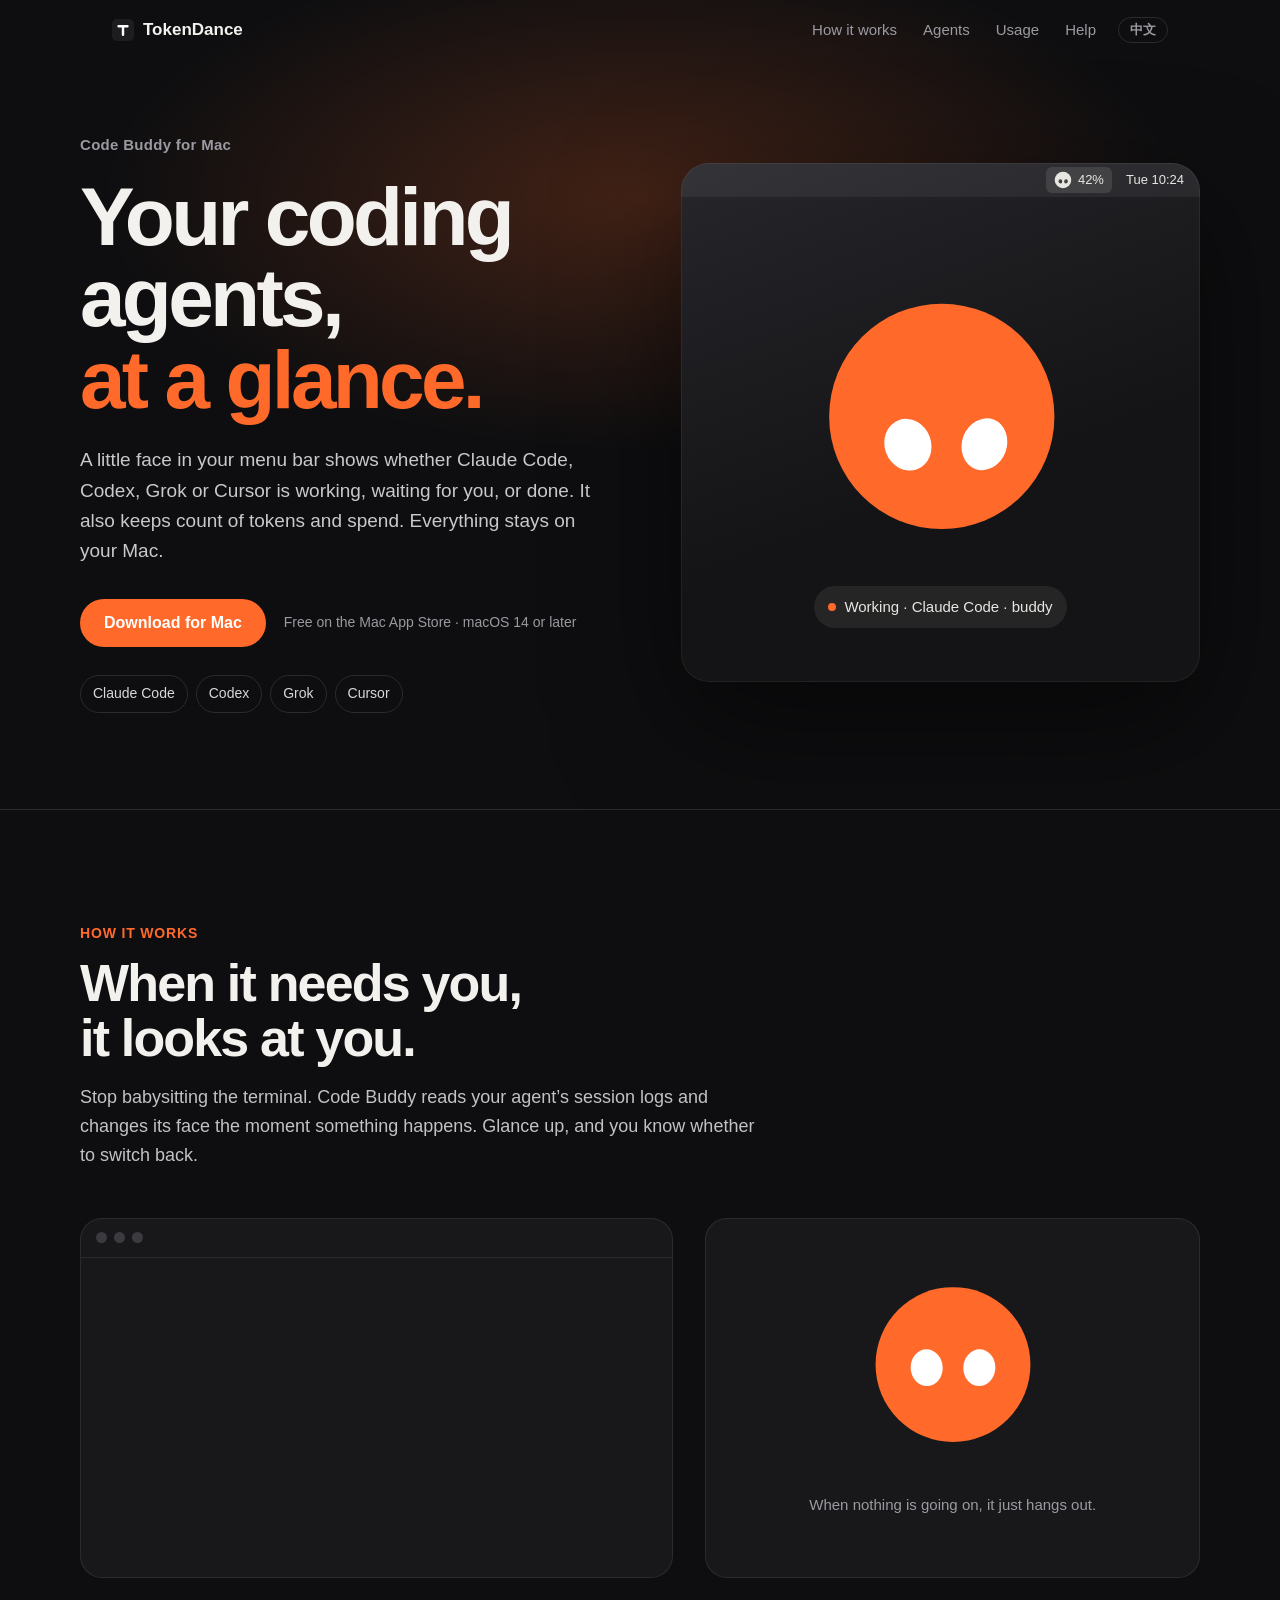
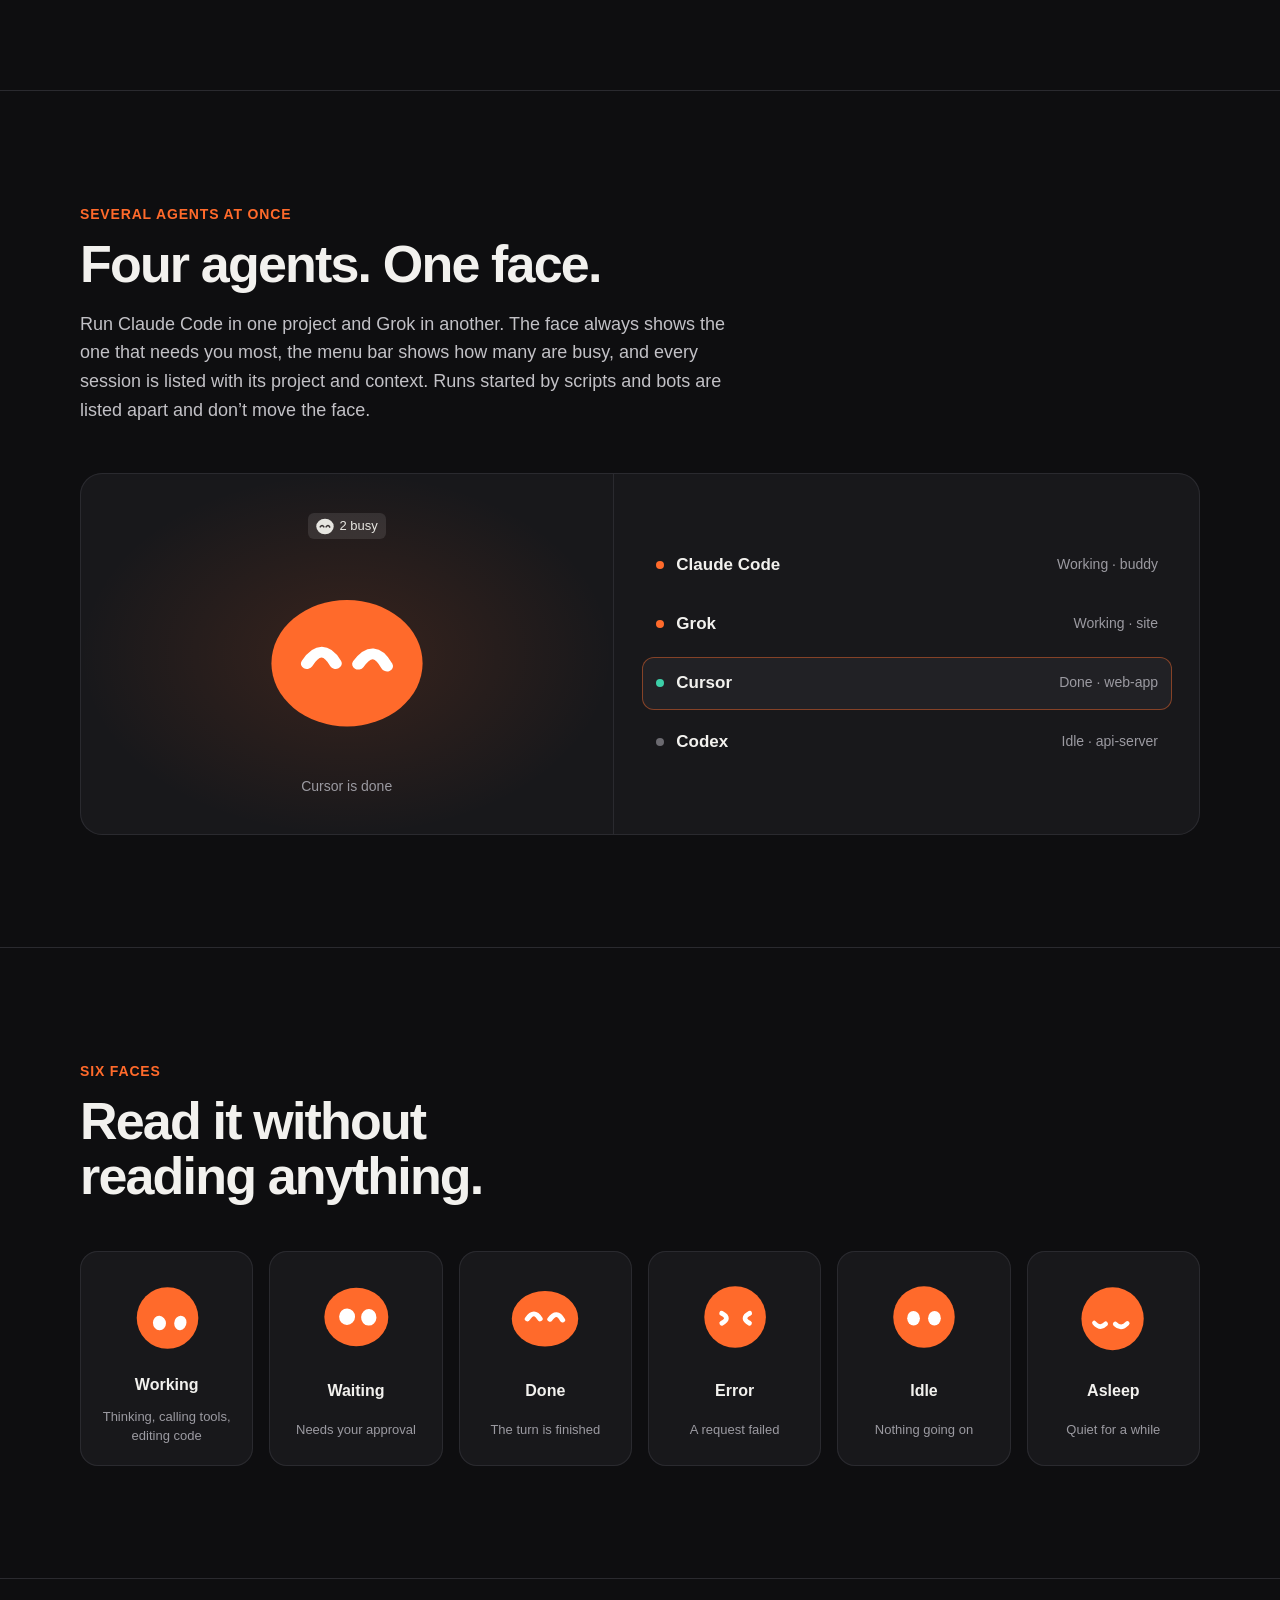
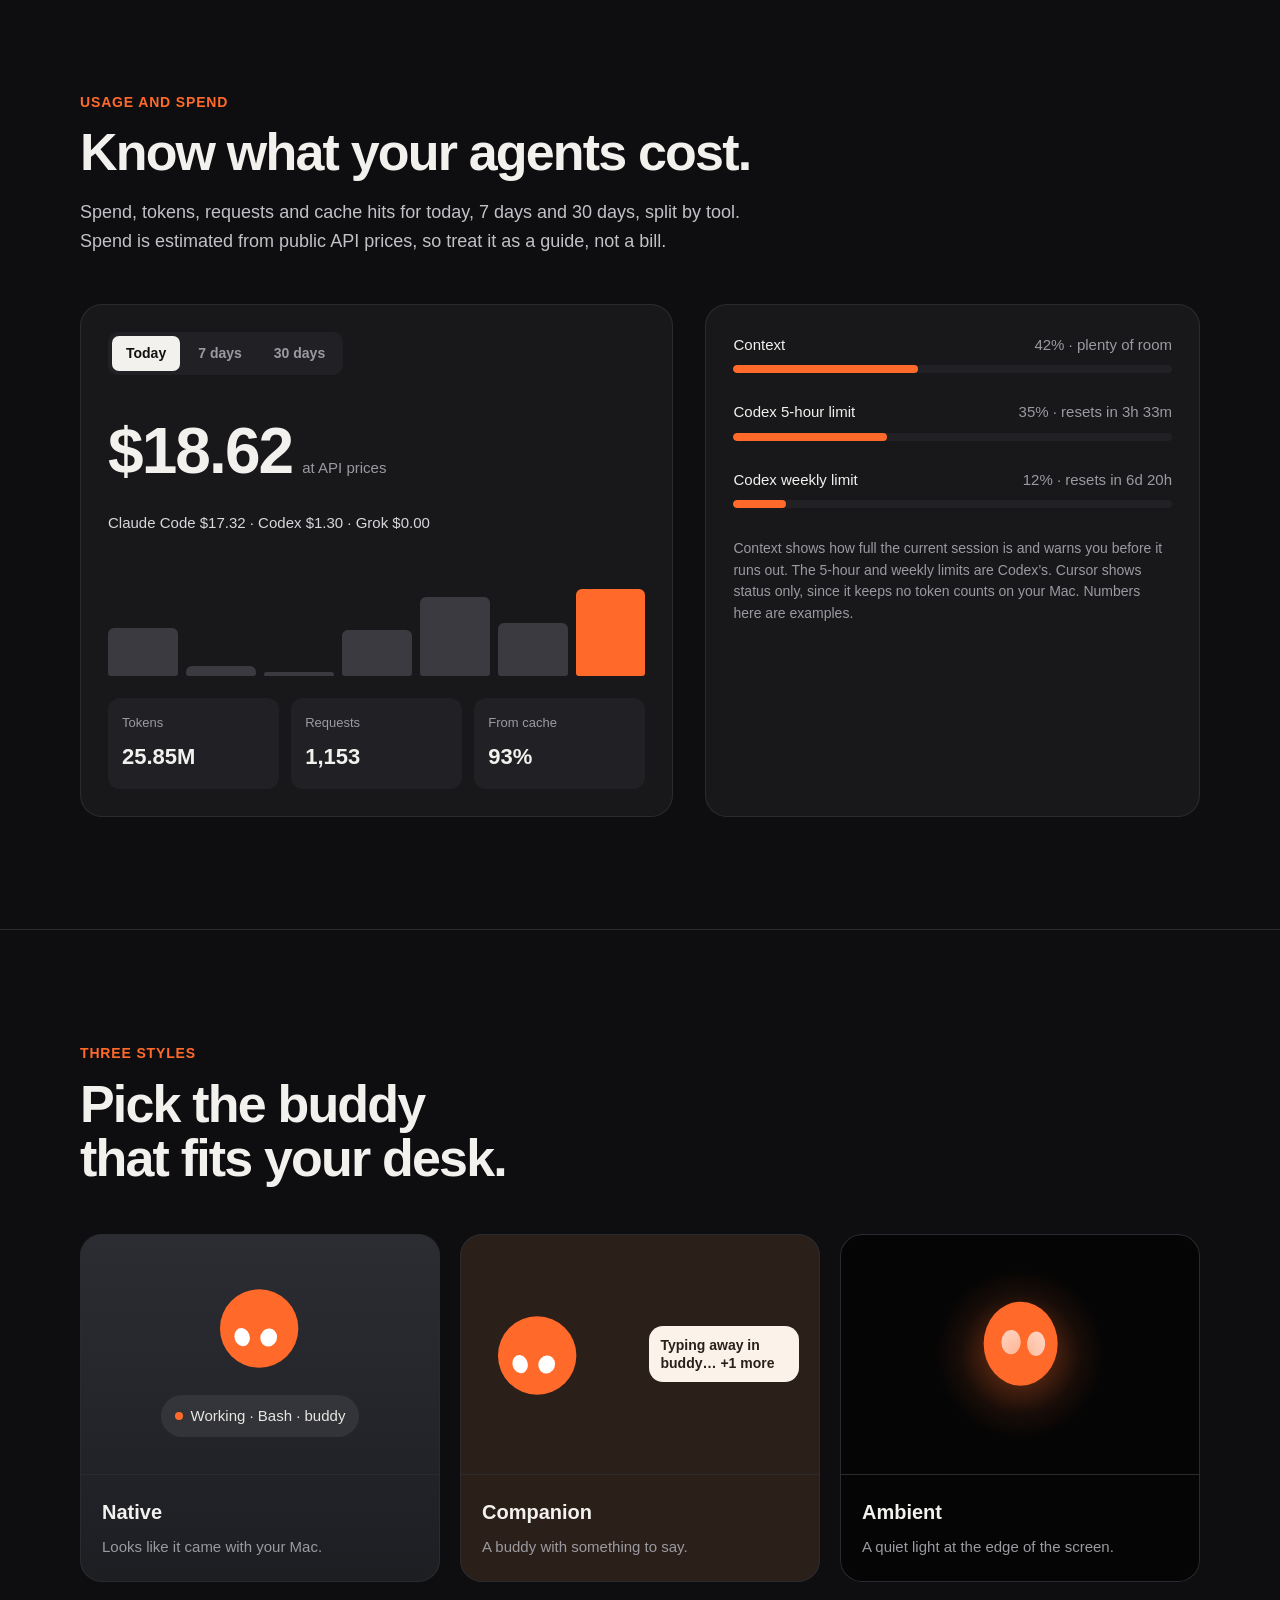
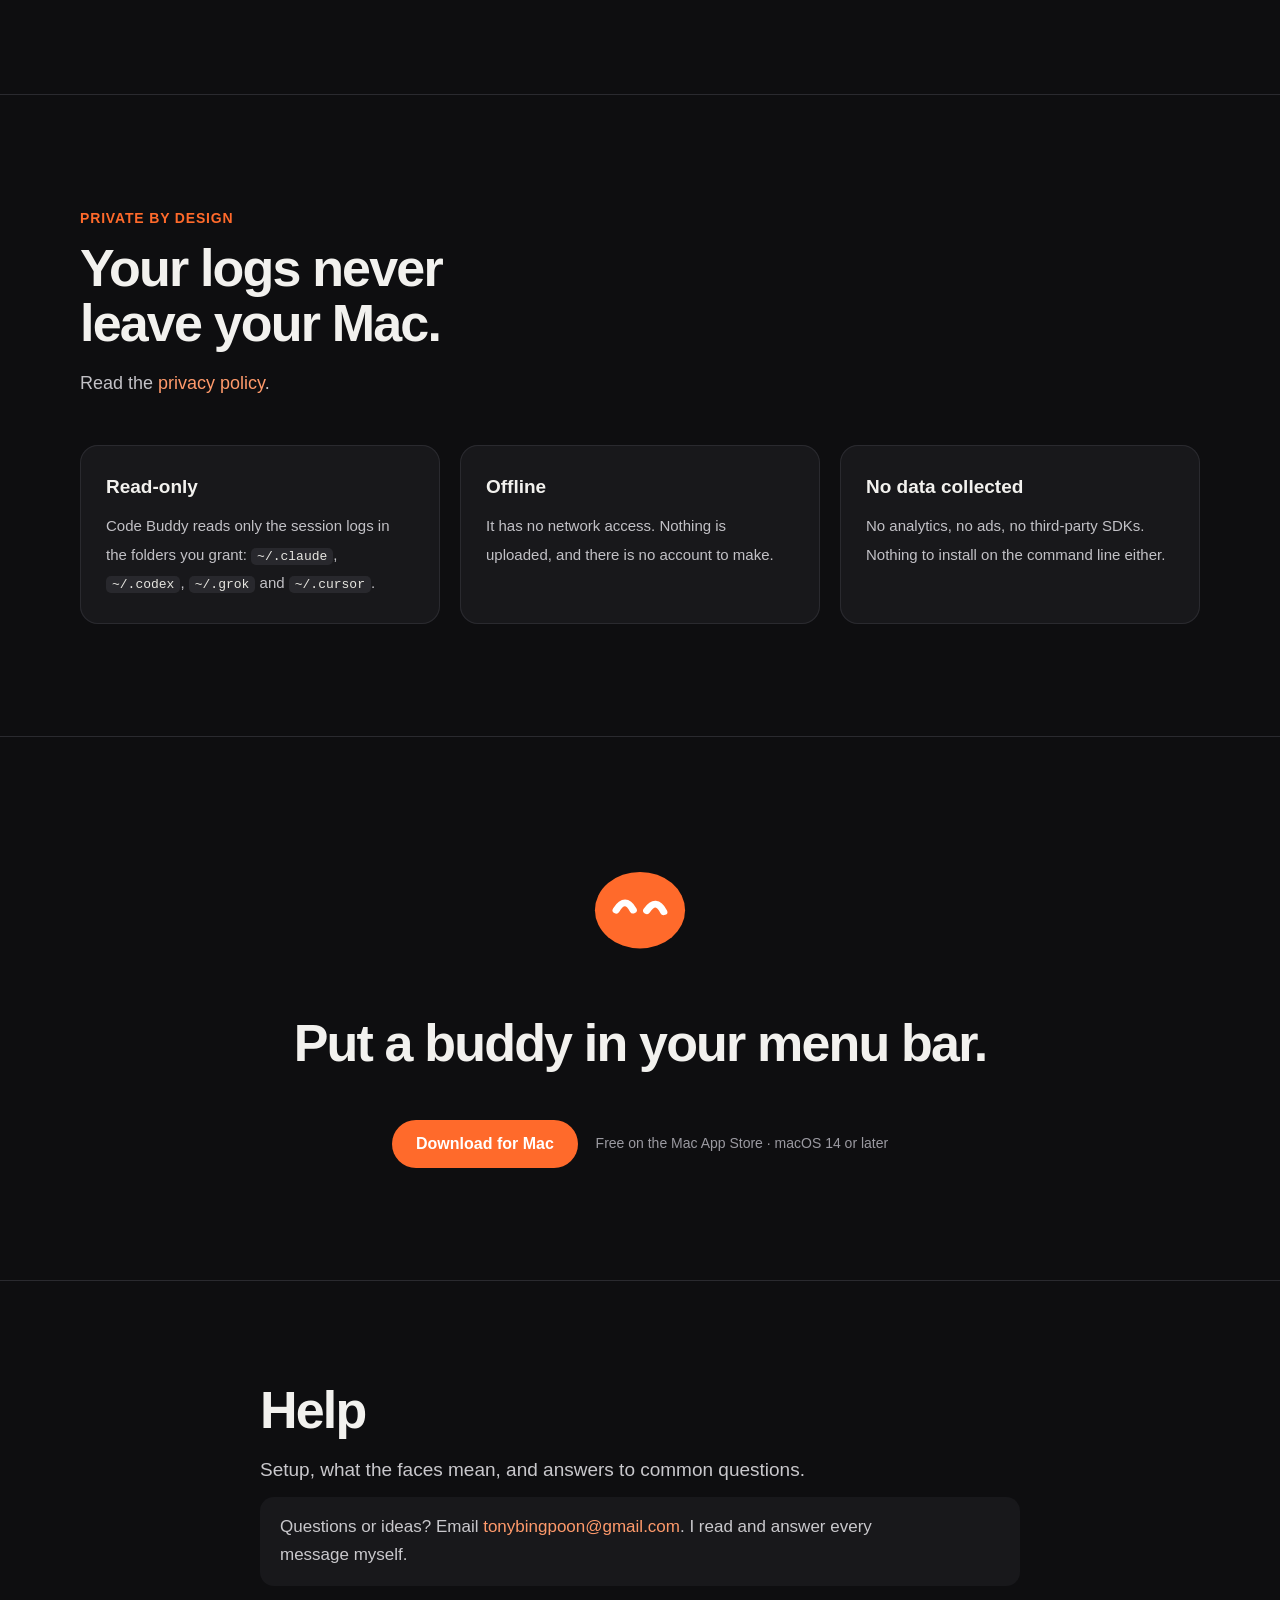
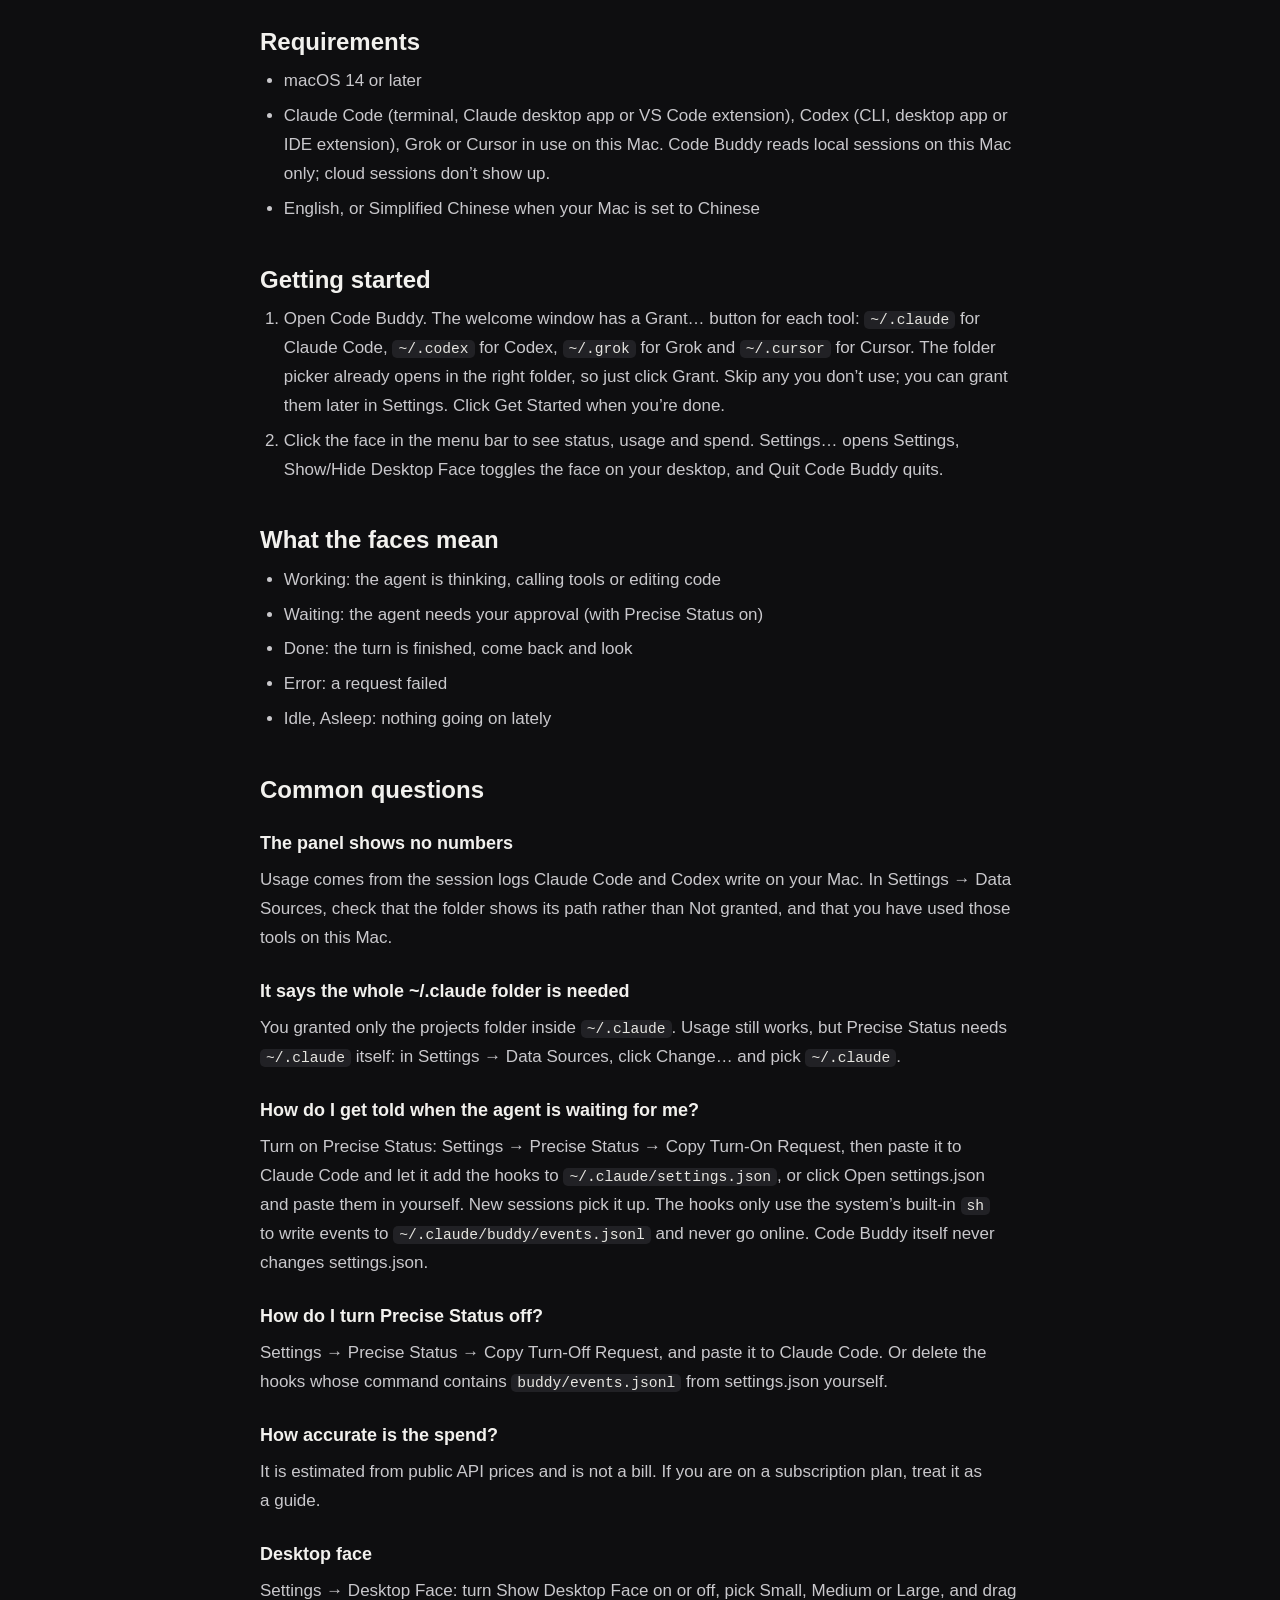
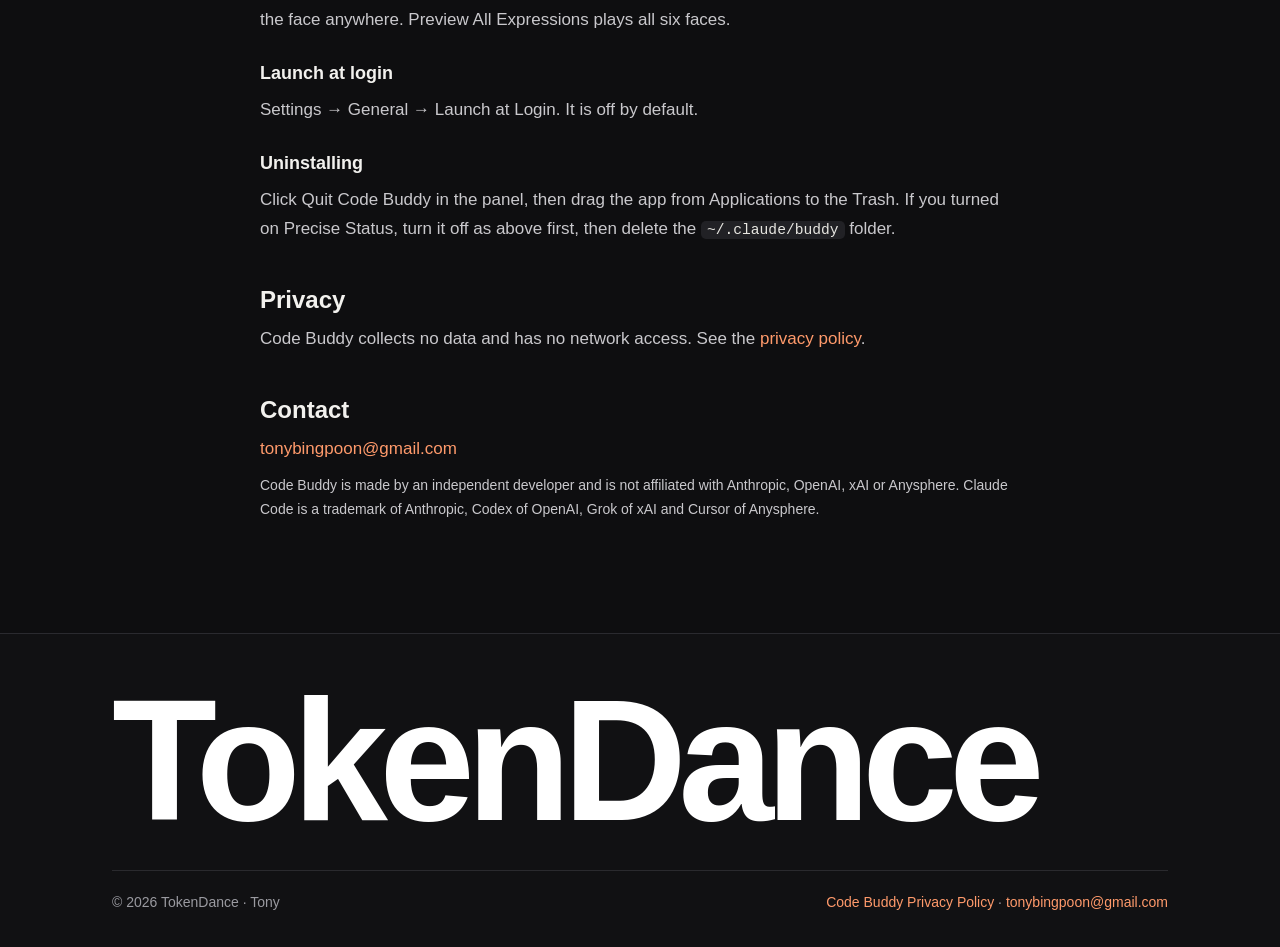
==== commit 73f8cc13: "Homepage products: swipe sideways for steps, scroll straight past every15min and Goldie were pinned:" ====
--- a/code-buddy/index.html
+++ b/code-buddy/index.html
@@ -17,7 +17,7 @@
     <link rel="alternate" hreflang="x-default" href="https://tokendance.life/code-buddy/" />
     <link rel="icon" type="image/svg+xml" href="/assets/apps/code-buddy-icon.svg?v=20261103b" />
     <link rel="apple-touch-icon" href="/apple-touch-icon.png?v=20261022b" />
-    <link rel="stylesheet" href="/styles.css?v=20261103c" />
+    <link rel="stylesheet" href="/styles.css?v=20261104a" />
     <link rel="stylesheet" href="/code-buddy/cb.css?v=20261103b" />
     <meta name="apple-itunes-app" content="app-id=6825784479" />
 
--- a/styles.css
+++ b/styles.css
@@ -421,20 +421,21 @@
   }
 }
 
-/* ---------- Scroll stories ---------- */
+/* ---------- Product stories ----------
+   Scrolling down passes straight through. The steps change only when you
+   swipe sideways, use the arrows or tap a dot. */
 .story-track {
   position: relative;
-  height: calc((var(--n) + 0.6) * 100vh);
 }
 
 .story-sticky {
-  position: sticky;
-  top: 0;
   display: grid;
   align-items: center;
-  height: 100vh;
-  height: 100svh;
+  min-height: 100vh;
+  min-height: 100svh;
+  padding: 112px 0 96px;
   overflow: hidden;
+  touch-action: pan-y;
 }
 
 .story-grid {
@@ -506,22 +507,87 @@
 
 .story-dots {
   display: flex;
+  align-items: center;
   gap: 8px;
   margin-top: 32px;
 }
 
-.story-dots i {
+.story-dots i,
+.story-dots .dot {
   width: 8px;
   height: 8px;
+  padding: 0;
+  border: 0;
   border-radius: 4px;
   background: currentColor;
   opacity: 0.2;
   transition: width 0.4s var(--ease), opacity 0.4s;
 }
 
-.story-dots i.is-on {
+.story-dots .dot {
+  position: relative;
+  color: inherit;
+  cursor: pointer;
+}
+
+/* a bigger hit area than the dot itself */
+.story-dots .dot::after {
+  content: "";
+  position: absolute;
+  inset: -12px -4px;
+}
+
+.story-dots i.is-on,
+.story-dots .dot.is-on {
   width: 28px;
   opacity: 0.9;
+}
+
+.story-dots .dot:hover {
+  opacity: 0.5;
+}
+
+.story-dots .dot.is-on:hover {
+  opacity: 0.9;
+}
+
+.story-arrow {
+  display: grid;
+  place-items: center;
+  width: 40px;
+  height: 40px;
+  padding: 0;
+  border: 1px solid currentColor;
+  border-radius: 50%;
+  background: transparent;
+  color: inherit;
+  font: inherit;
+  font-size: 18px;
+  line-height: 1;
+  opacity: 0.55;
+  cursor: pointer;
+  transition: opacity 0.2s, transform 0.2s var(--ease);
+}
+
+.story-arrow:hover:not(:disabled) {
+  opacity: 1;
+}
+
+.story-arrow:active:not(:disabled) {
+  transform: scale(0.94);
+}
+
+.story-arrow:disabled {
+  opacity: 0.15;
+  cursor: default;
+}
+
+.story-arrow.prev {
+  margin-right: 8px;
+}
+
+.story-arrow.next {
+  margin-left: 8px;
 }
 
 /* stage: a fixed 440×500 canvas scaled to fit */
@@ -1842,13 +1908,24 @@
     gap: 48px;
   }
   .story-sticky {
-    align-items: start;
-    padding-top: 76px;
+    min-height: 0;
+    padding: 88px 0 72px;
   }
   .story-grid {
     grid-template-columns: minmax(0, 1fr);
-    gap: 20px;
-  }
+    gap: 0;
+  }
+  /* phone order: title, step text, picture, arrows, download */
+  .story-copy {
+    display: contents;
+  }
+  .story-kicker { order: 1; }
+  .story h2 { order: 2; }
+  .story-steps { order: 3; }
+  .story .stage { order: 4; margin-top: 20px; }
+  .story-dots { order: 5; justify-content: center; }
+  .story-cta { order: 6; justify-content: center; }
+  .story-fine { order: 7; text-align: center; }
   .story h2 {
     font-size: 34px;
   }
@@ -1862,16 +1939,15 @@
     margin-top: 4px;
     font-size: 15px;
   }
-  .story-cta,
-  .story-fine {
-    display: none;
+  .story-cta {
+    margin-top: 24px;
   }
   .story-dots {
-    margin-top: 14px;
+    margin-top: 18px;
   }
   .stage {
     justify-self: center;
-    width: min(100%, calc((100svh - 330px) * 0.88));
+    width: min(100%, 380px);
   }
   .coming-list {
     grid-template-columns: 1fr;
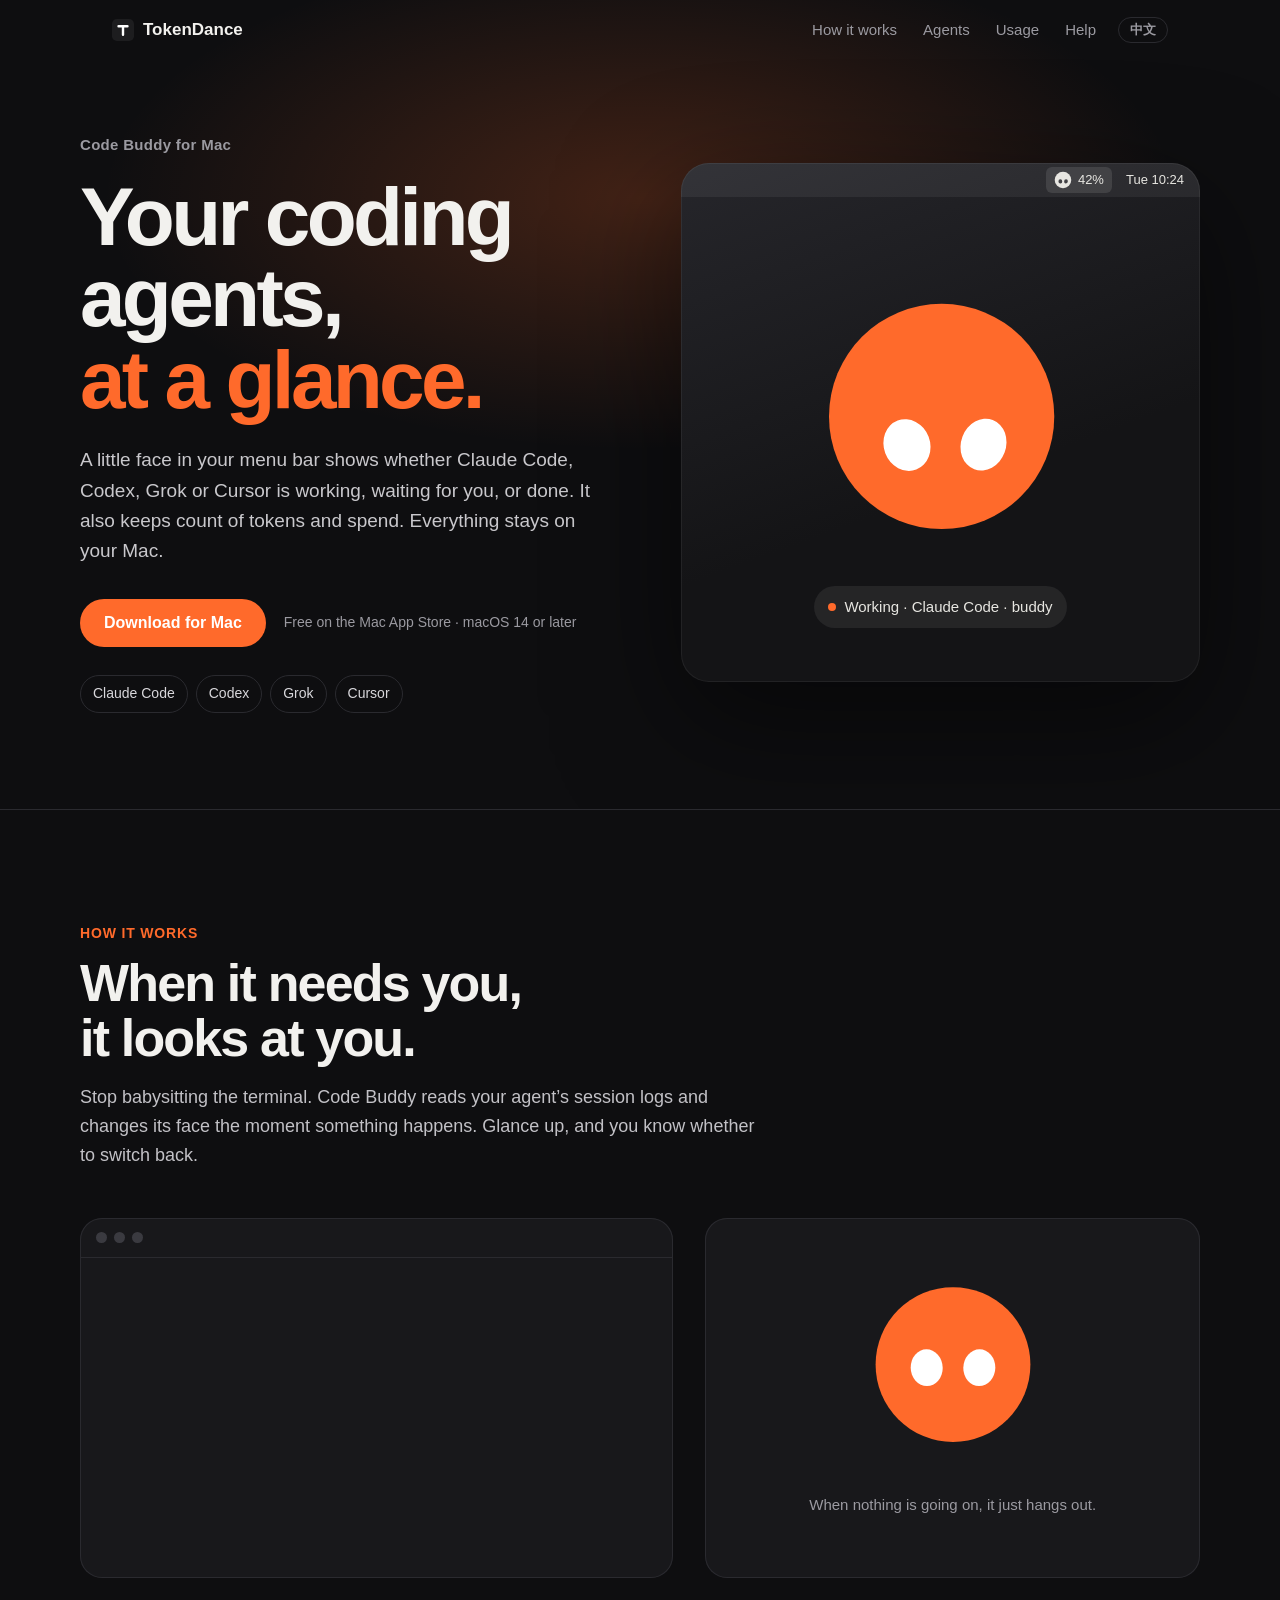
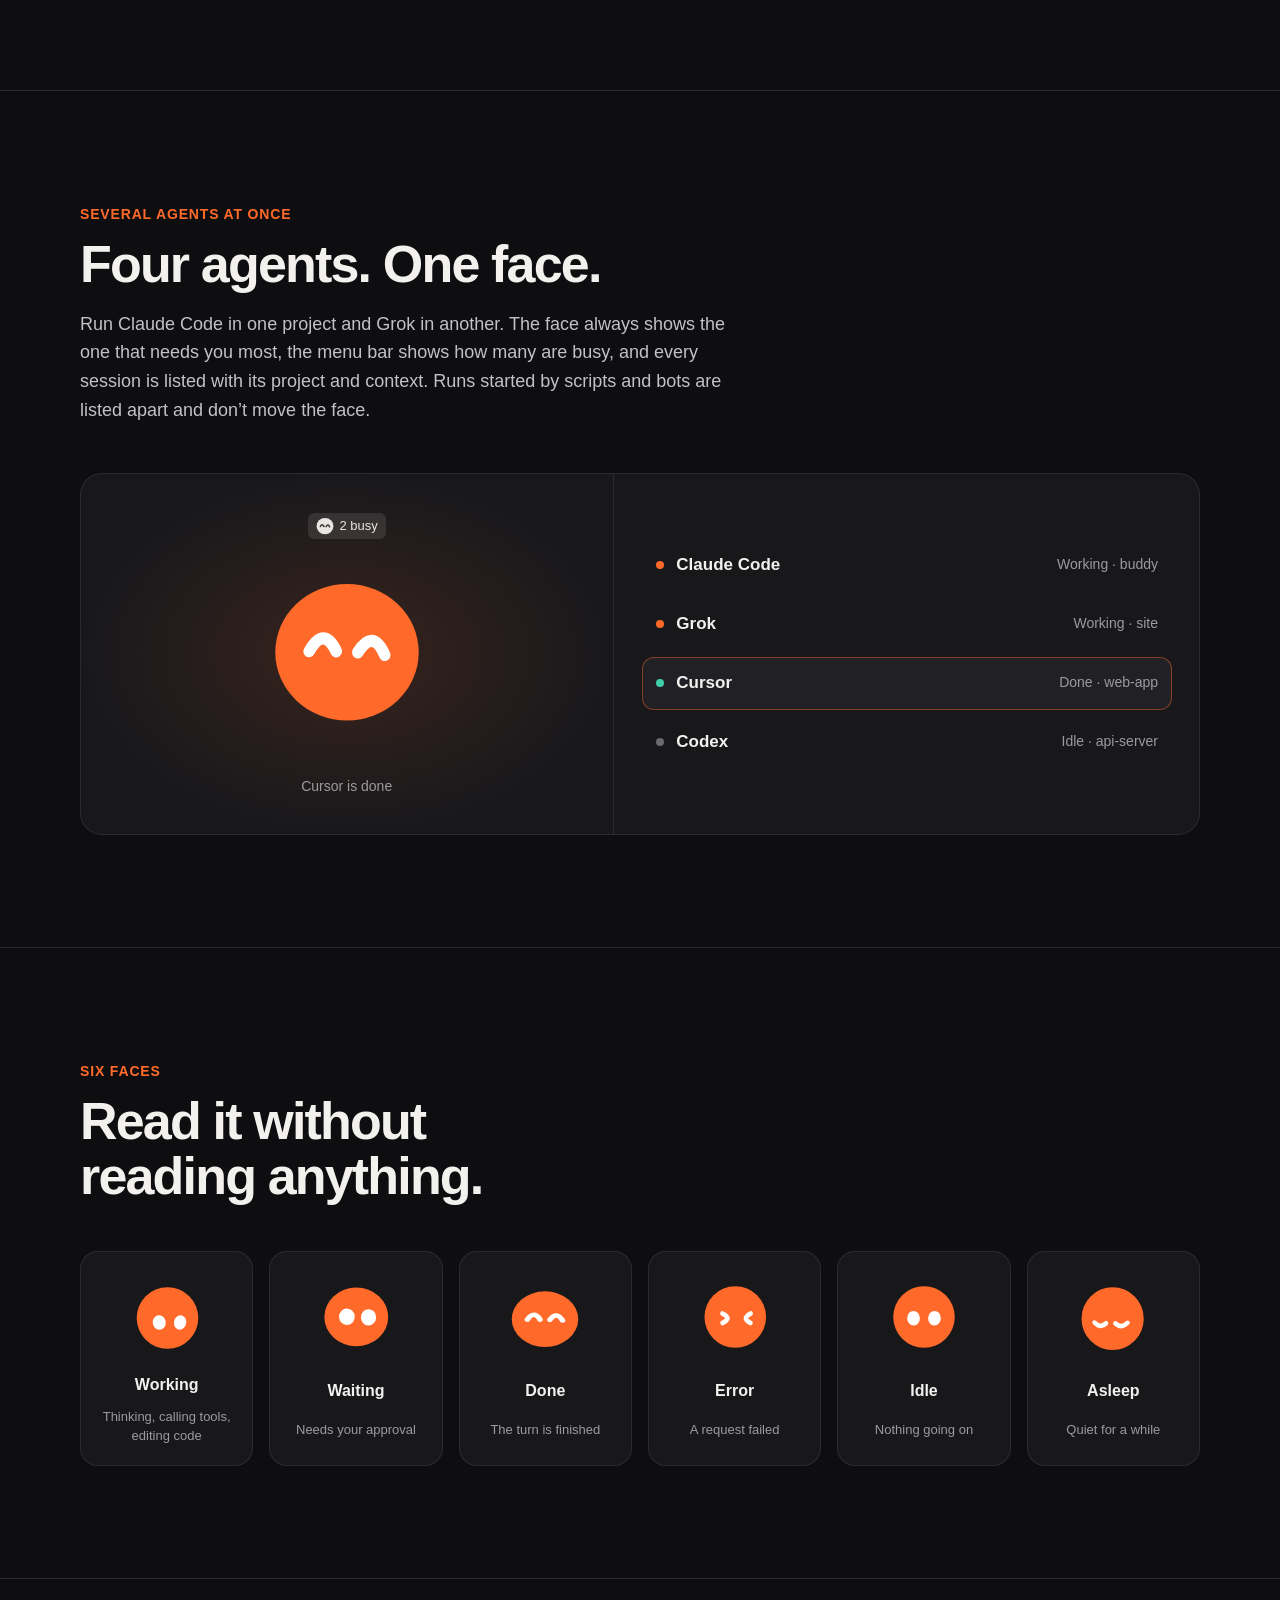
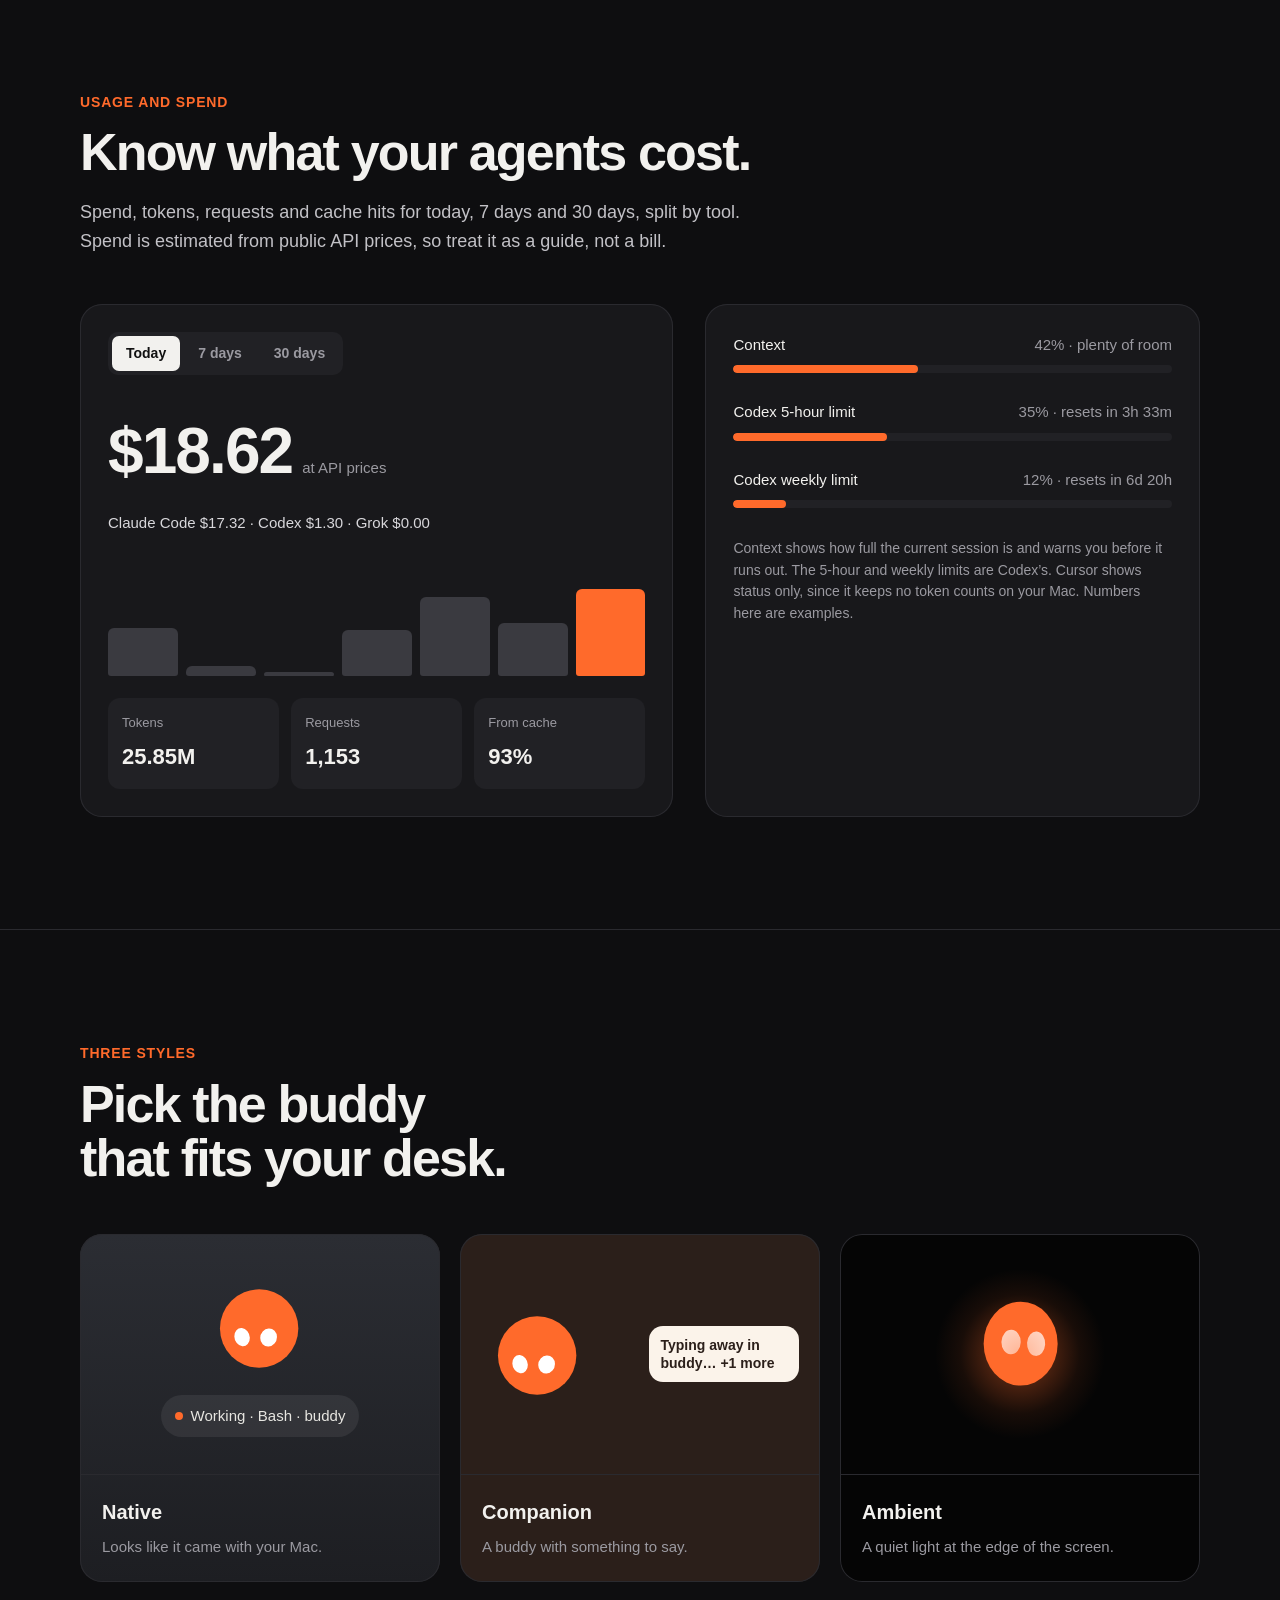
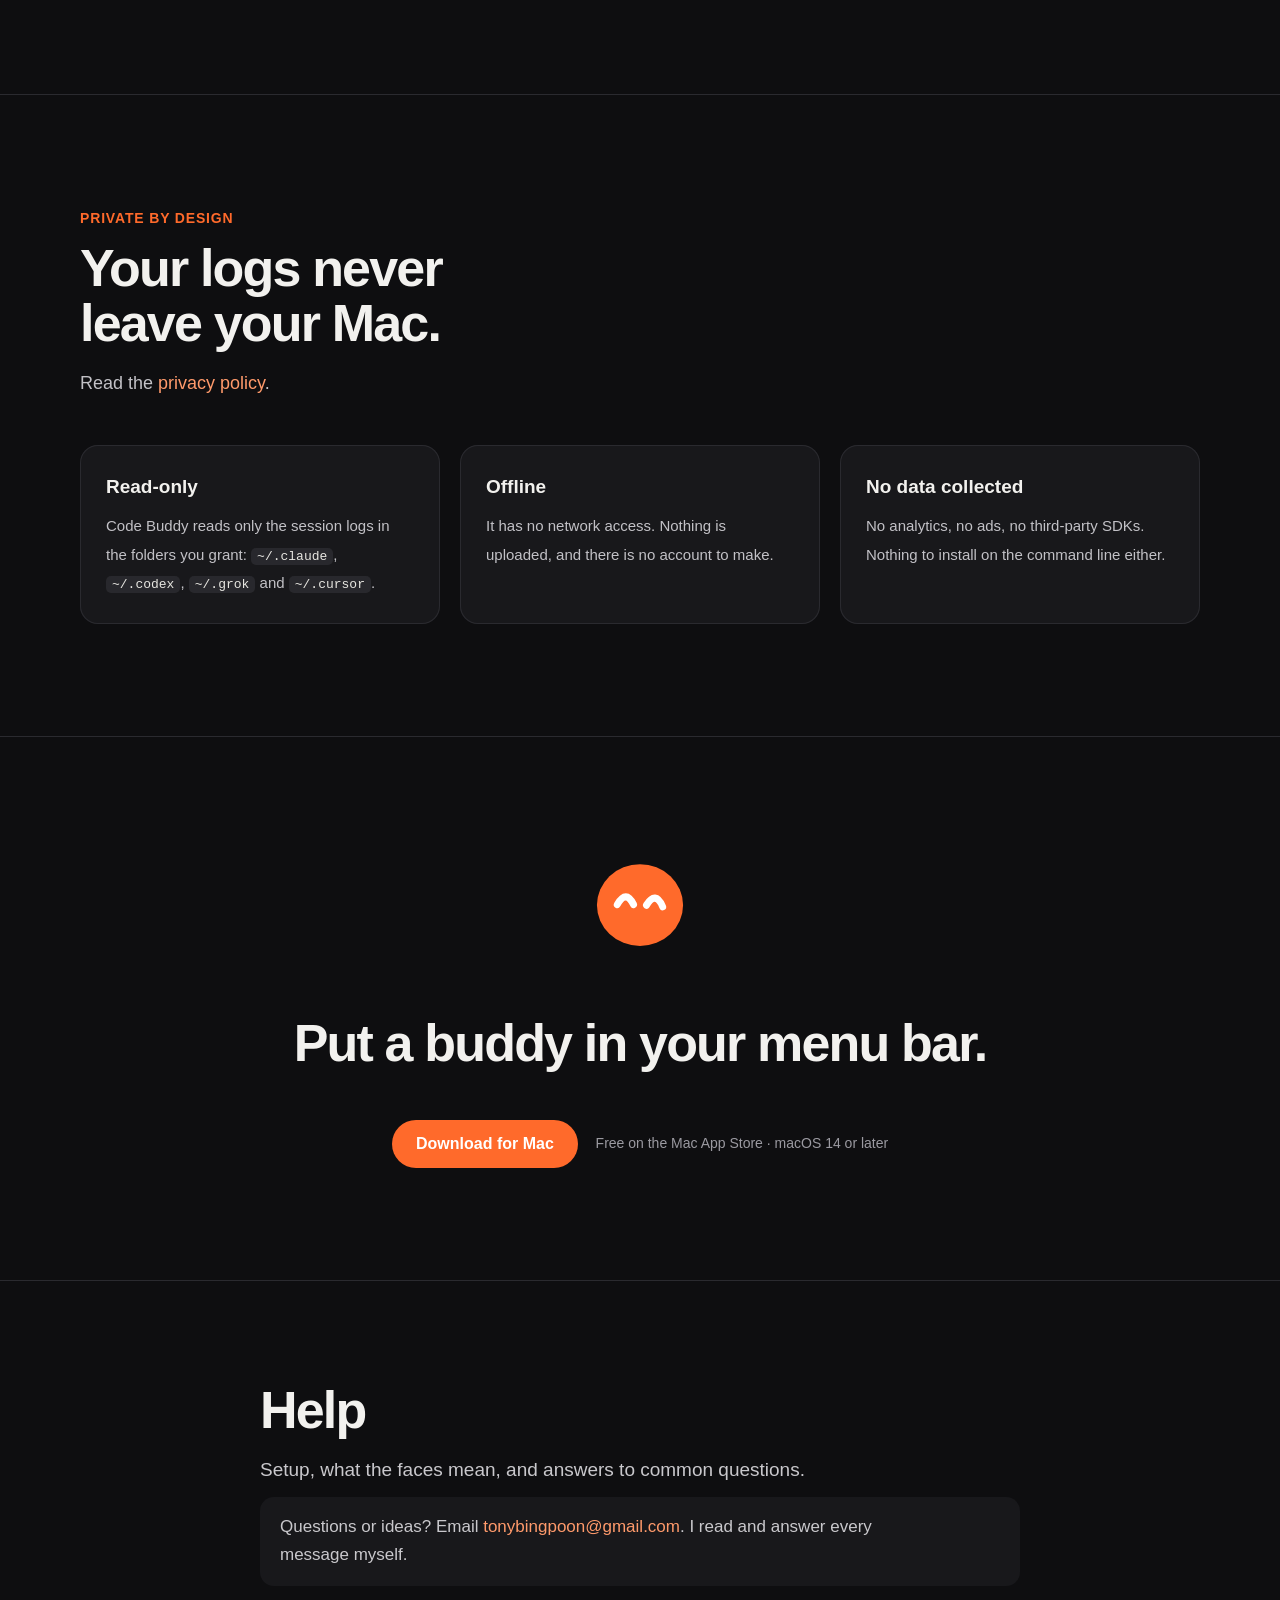
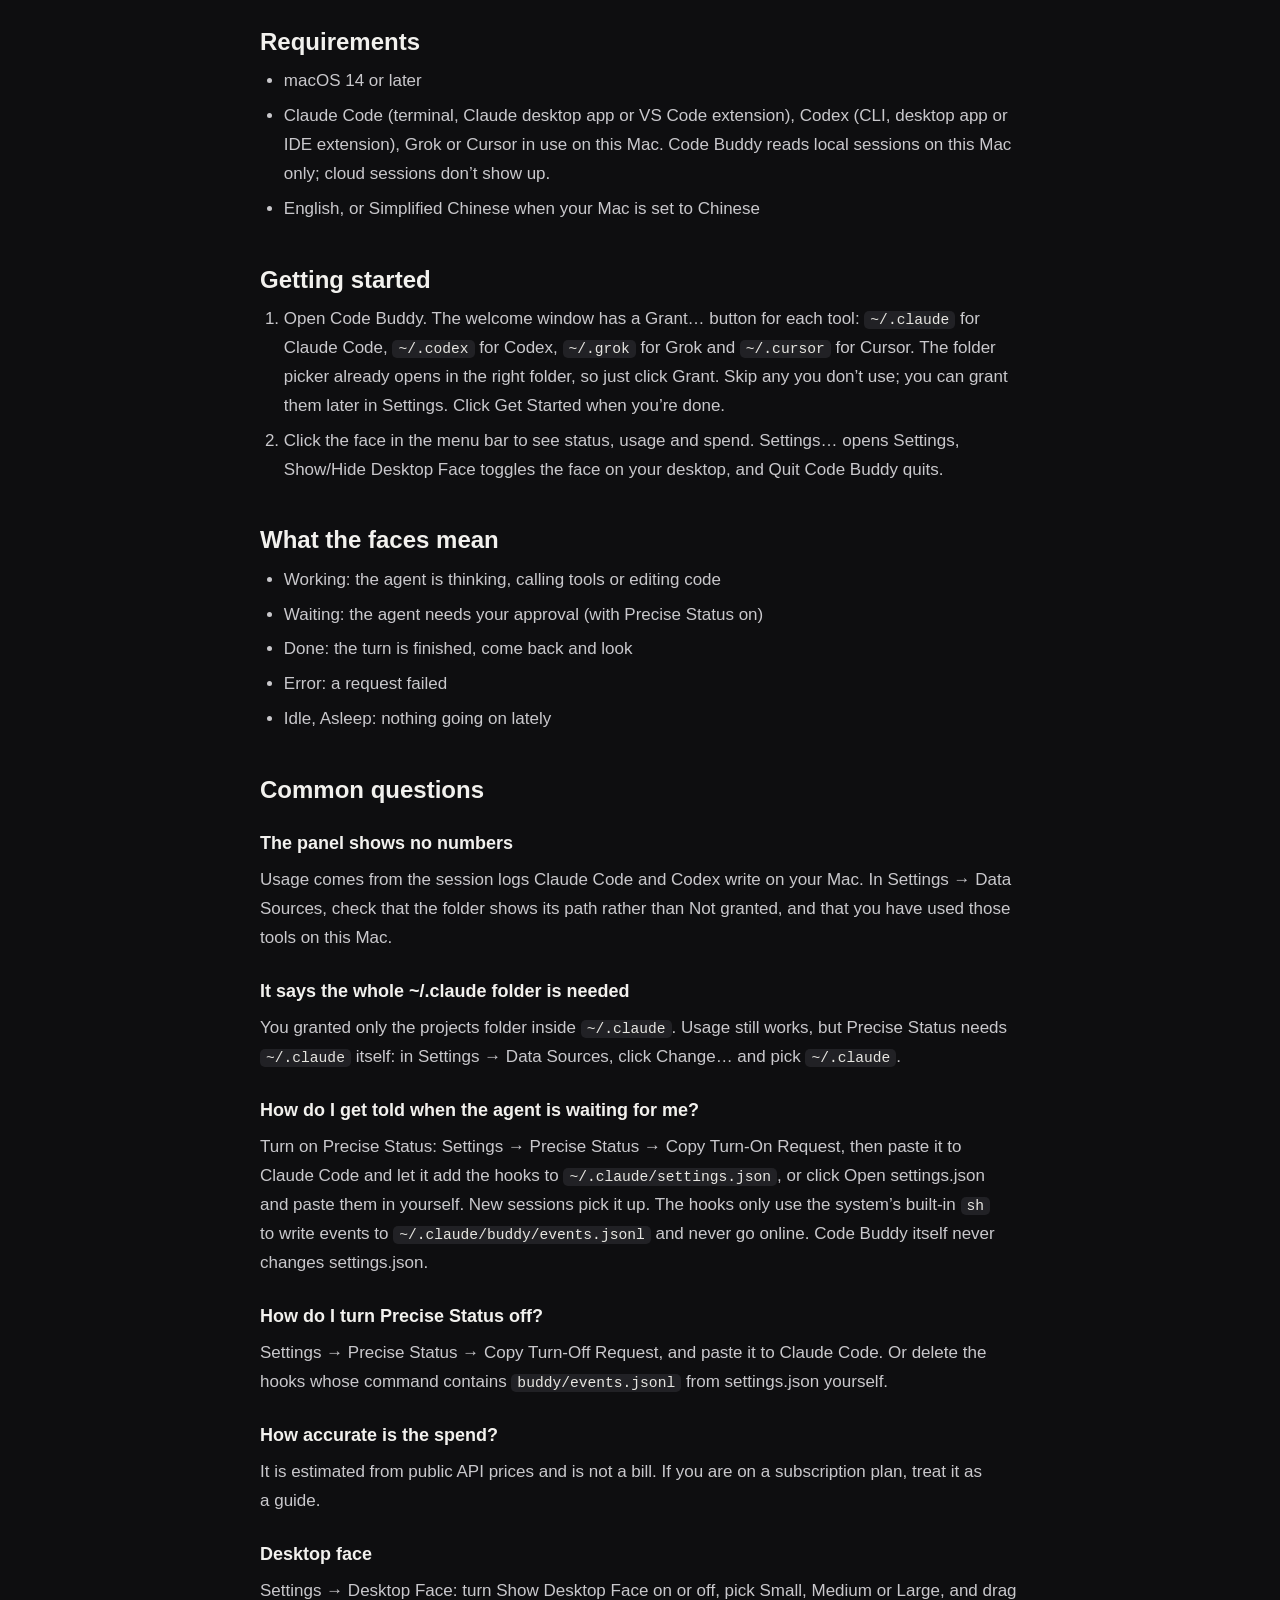
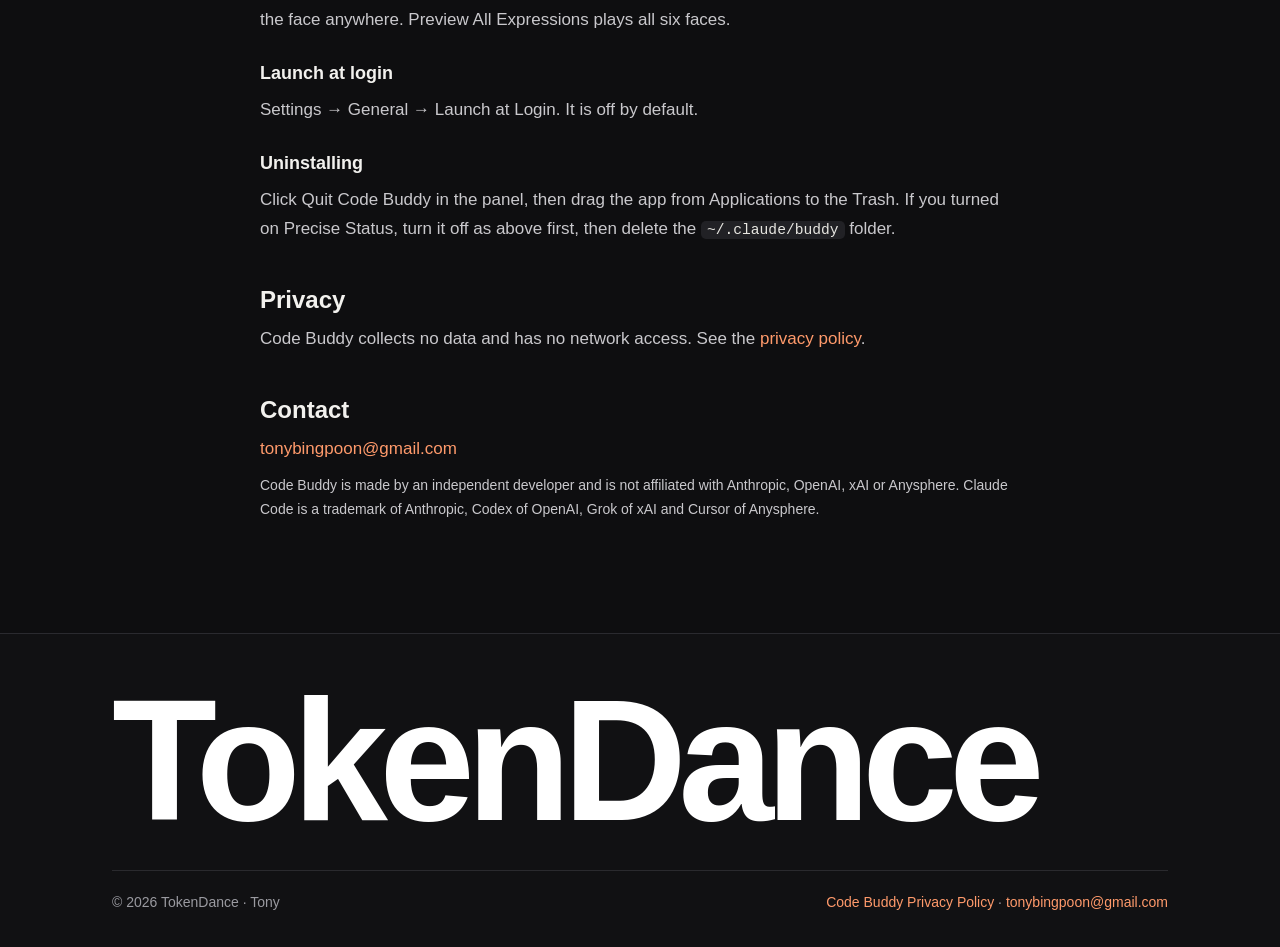
==== commit bc537712: "Homepage: give Code Buddy the same product section as the other apps Code Buddy sat in a small "For " ====
--- a/code-buddy/index.html
+++ b/code-buddy/index.html
@@ -17,7 +17,7 @@
     <link rel="alternate" hreflang="x-default" href="https://tokendance.life/code-buddy/" />
     <link rel="icon" type="image/svg+xml" href="/assets/apps/code-buddy-icon.svg?v=20261103b" />
     <link rel="apple-touch-icon" href="/apple-touch-icon.png?v=20261022b" />
-    <link rel="stylesheet" href="/styles.css?v=20261104a" />
+    <link rel="stylesheet" href="/styles.css?v=20261104b" />
     <link rel="stylesheet" href="/code-buddy/cb.css?v=20261103b" />
     <meta name="apple-itunes-app" content="app-id=6825784479" />
 
--- a/styles.css
+++ b/styles.css
@@ -1681,6 +1681,319 @@
   100% { opacity: 0; transform: scale(2.4); }
 }
 
+/* ---------- Code Buddy story ---------- */
+.cbx {
+  background: #0e0e10;
+  color: #cfcfd3;
+}
+
+.cbx h2,
+.cbx .story-steps h3 {
+  color: #fff;
+}
+
+.cbx .story-kicker {
+  color: #ff8a55;
+  opacity: 1;
+}
+
+.cbx-box {
+  background: #18181b;
+  box-shadow: 0 0 0 1px rgba(255, 255, 255, 0.07), 0 50px 100px -40px rgba(255, 106, 43, 0.35);
+  color: #e7e6e1;
+  font-size: 15px;
+}
+
+.cbx-face {
+  overflow: visible;
+}
+
+/* scene 0: the menu bar and the desk face */
+.cbx-box .s0 {
+  padding: 0;
+}
+
+.cbx-box .cb {
+  position: absolute;
+  inset: 0;
+  height: auto;
+  border-radius: 0;
+  background: radial-gradient(circle at 50% 62%, #3a2418, #141416 72%);
+}
+
+.cbx-box .cb-menubar {
+  padding: 10px 16px;
+  font-size: 13px;
+}
+
+.cbx-box .cb-device {
+  transform: scale(1.25);
+}
+
+.cbx-box .cb-ring-fg {
+  stroke: #ff8a55;
+}
+
+/* scene 1: one turn in the terminal */
+.cbx-box .s1 {
+  display: grid;
+  grid-template-rows: 1fr auto;
+  gap: 18px;
+  padding: 26px;
+}
+
+.cbx-term {
+  overflow: hidden;
+  border-radius: 14px;
+  background: #0b0b0d;
+  box-shadow: 0 0 0 1px rgba(255, 255, 255, 0.08);
+  font-family: var(--mono);
+  font-size: 13px;
+  line-height: 1.55;
+}
+
+.cbx-bar {
+  display: flex;
+  align-items: center;
+  gap: 6px;
+  padding: 9px 12px;
+  background: rgba(255, 255, 255, 0.05);
+  color: #8a8a90;
+  font-size: 11px;
+}
+
+.cbx-bar i {
+  width: 9px;
+  height: 9px;
+  border-radius: 50%;
+  background: #3a3a40;
+}
+
+.cbx-bar span {
+  margin-left: 8px;
+}
+
+.cbx-term ol {
+  display: grid;
+  gap: 5px;
+  margin: 0;
+  padding: 14px 16px;
+  list-style: none;
+}
+
+.cbx-term li {
+  animation: cbx-line 0.35s var(--ease) both;
+}
+
+.cbx-term .cmd { color: #fff; }
+.cbx-term .run { color: #8a8a90; }
+.cbx-term .ok { color: #8fd18a; }
+
+.cbx-term .ask {
+  padding: 8px 10px;
+  border-radius: 8px;
+  background: rgba(255, 138, 85, 0.12);
+  box-shadow: inset 0 0 0 1px rgba(255, 138, 85, 0.45);
+  color: #ffb08a;
+}
+
+@keyframes cbx-line {
+  from { opacity: 0; transform: translateY(6px); }
+}
+
+.cbx-who {
+  display: flex;
+  align-items: center;
+  gap: 16px;
+  padding: 12px 16px;
+  border-radius: 18px;
+  background: rgba(255, 255, 255, 0.04);
+  transition: background 0.4s, box-shadow 0.4s;
+}
+
+.cbx-who.st-waiting {
+  background: rgba(255, 138, 85, 0.1);
+  box-shadow: 0 0 40px -6px rgba(255, 138, 85, 0.5);
+}
+
+.cbx-who .cbx-face {
+  flex: none;
+  width: 78px;
+  height: 78px;
+}
+
+.cbx-who p {
+  font-size: 17px;
+  font-weight: 600;
+}
+
+/* scene 2: four agents, one face */
+.cbx-box .s2 {
+  display: grid;
+  align-content: center;
+  gap: 18px;
+  padding: 28px;
+}
+
+.cbx-pick {
+  position: relative;
+  display: grid;
+  justify-items: center;
+  gap: 4px;
+}
+
+.cbx-pick .cbx-face {
+  width: 130px;
+  height: 130px;
+}
+
+.cbx-pick p {
+  font-size: 15px;
+  color: #cfcfd3;
+}
+
+.cbx-busy {
+  position: absolute;
+  top: 0;
+  right: 0;
+  padding: 3px 10px;
+  border-radius: 999px;
+  background: rgba(255, 255, 255, 0.08);
+  font-family: var(--mono);
+  font-size: 12px;
+}
+
+.cbx-agents {
+  display: grid;
+  gap: 6px;
+  margin: 0;
+  padding: 0;
+  list-style: none;
+}
+
+.cbx-agents li {
+  display: flex;
+  align-items: center;
+  gap: 10px;
+  padding: 9px 14px;
+  border-radius: 12px;
+  background: rgba(255, 255, 255, 0.04);
+  transition: background 0.3s, box-shadow 0.3s;
+}
+
+.cbx-agents li i {
+  width: 8px;
+  height: 8px;
+  border-radius: 50%;
+  background: #55555c;
+}
+
+.cbx-agents li b {
+  font-weight: 600;
+}
+
+.cbx-agents li span {
+  margin-left: auto;
+  color: #8a8a90;
+  font-family: var(--mono);
+  font-size: 12px;
+}
+
+.cbx-agents .st-working i { background: #ff8a55; }
+.cbx-agents .st-waiting i { background: #ffc24d; animation: blink 0.8s steps(1) infinite; }
+.cbx-agents .st-done i { background: #8fd18a; }
+
+.cbx-agents li.pick {
+  background: rgba(255, 138, 85, 0.12);
+  box-shadow: inset 0 0 0 1px rgba(255, 138, 85, 0.5);
+}
+
+/* scene 3: spend by tool and Codex limits */
+.cbx-box .s3 {
+  display: grid;
+  align-content: center;
+  padding: 34px;
+}
+
+.cbx-label {
+  color: #8a8a90;
+  font-size: 14px;
+}
+
+.cbx-spend {
+  margin-top: 2px;
+  color: #fff;
+  font-size: 56px;
+  font-weight: 800;
+  letter-spacing: -0.02em;
+  font-variant-numeric: tabular-nums;
+}
+
+.cbx-split {
+  color: #cfcfd3;
+  font-family: var(--mono);
+  font-size: 12px;
+}
+
+.cbx-bars {
+  display: flex;
+  align-items: end;
+  gap: 10px;
+  height: 110px;
+  margin: 22px 0 24px;
+}
+
+.cbx-bars i {
+  flex: 1;
+  height: 4%;
+  border-radius: 6px 6px 2px 2px;
+  background: linear-gradient(#ff8a55, #ff6a2b);
+  transition: height 0.9s var(--ease);
+}
+
+[data-scene="3"] .cbx-bars i {
+  height: var(--h);
+}
+
+.cbx-bars i:nth-child(2) { transition-delay: 0.05s; }
+.cbx-bars i:nth-child(3) { transition-delay: 0.1s; }
+.cbx-bars i:nth-child(4) { transition-delay: 0.15s; }
+.cbx-bars i:nth-child(5) { transition-delay: 0.2s; }
+.cbx-bars i:nth-child(6) { transition-delay: 0.25s; }
+.cbx-bars i:nth-child(7) { transition-delay: 0.3s; }
+
+.cbx-meter + .cbx-meter {
+  margin-top: 12px;
+}
+
+.cbx-meter p {
+  display: flex;
+  justify-content: space-between;
+  font-size: 13px;
+  color: #cfcfd3;
+}
+
+.cbx-meter div {
+  height: 8px;
+  margin-top: 6px;
+  border-radius: 4px;
+  background: rgba(255, 255, 255, 0.08);
+  overflow: hidden;
+}
+
+.cbx-meter i {
+  display: block;
+  width: 0;
+  height: 100%;
+  border-radius: 4px;
+  background: #8fb4ff;
+  transition: width 1s 0.3s var(--ease);
+}
+
+[data-scene="3"] .cbx-meter i {
+  width: var(--w);
+}
+
 /* ---------- About ---------- */
 .about {
   padding: 40px 0 140px;
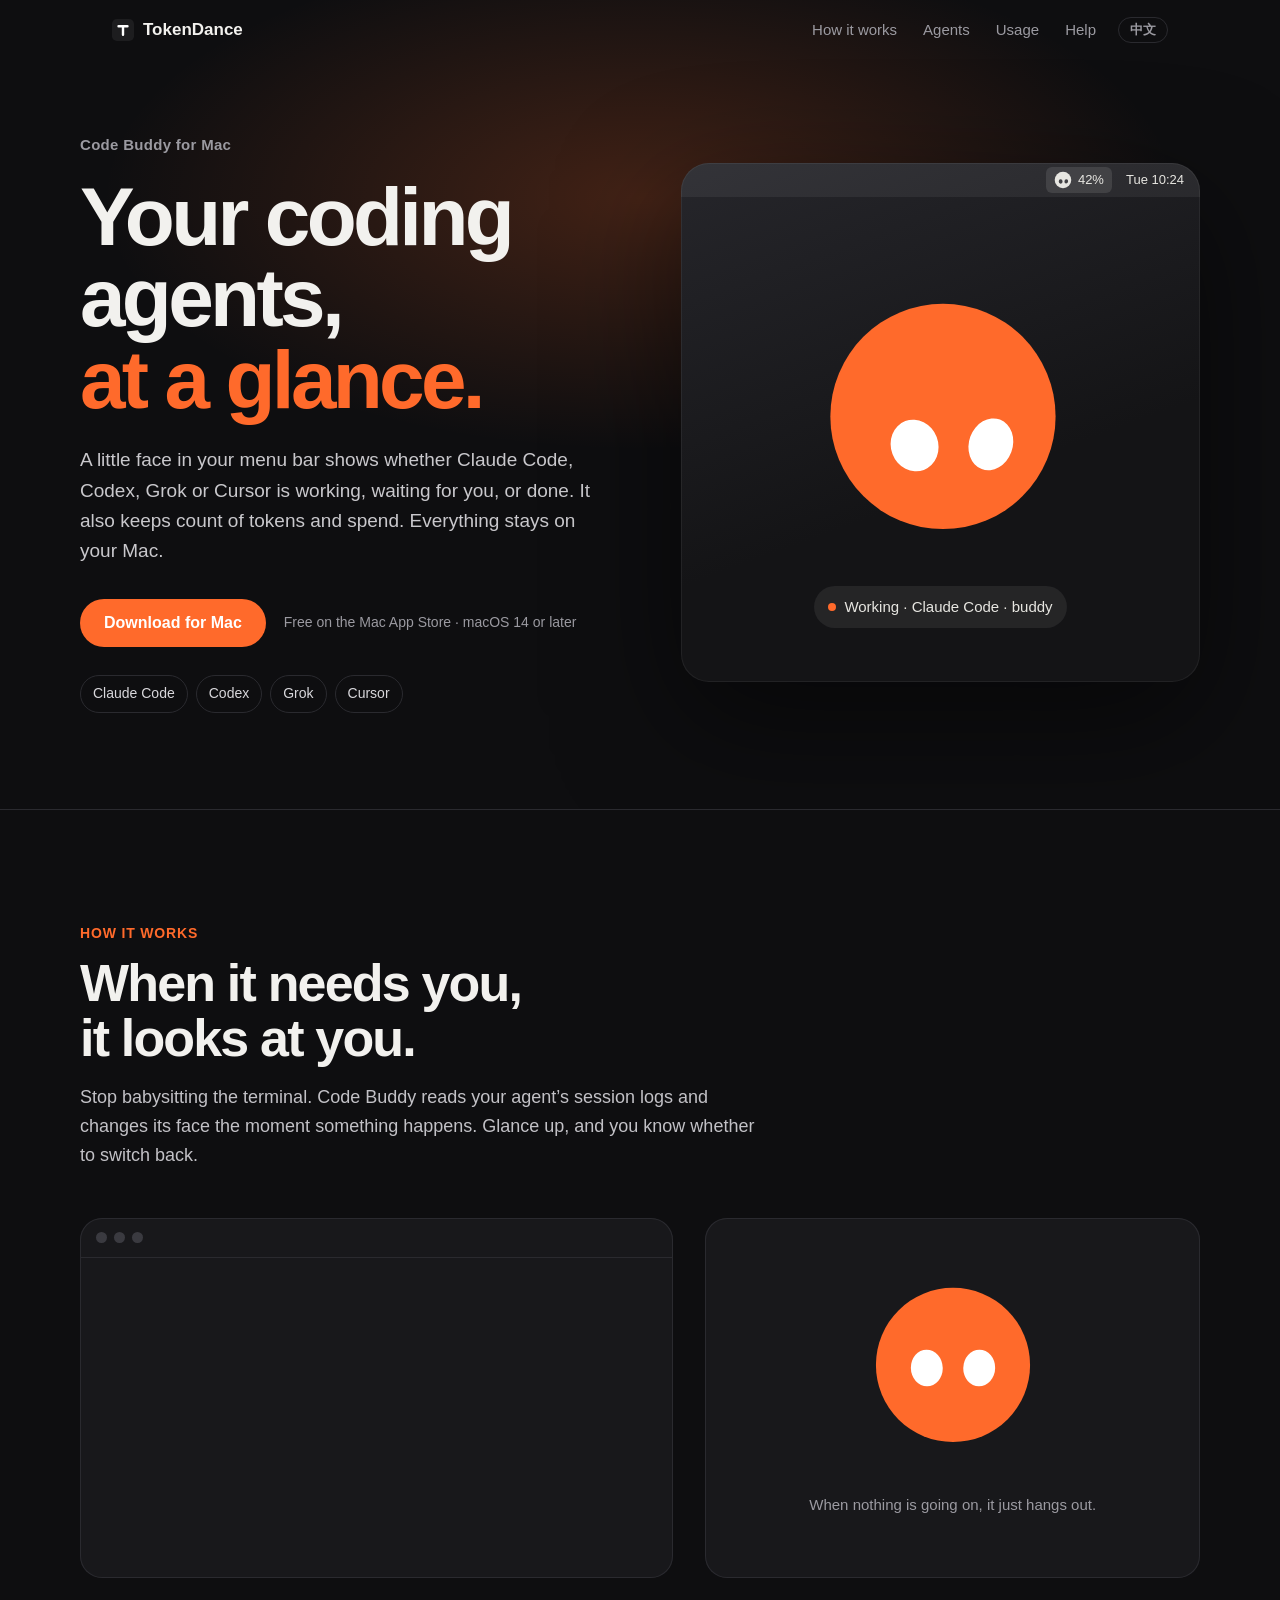
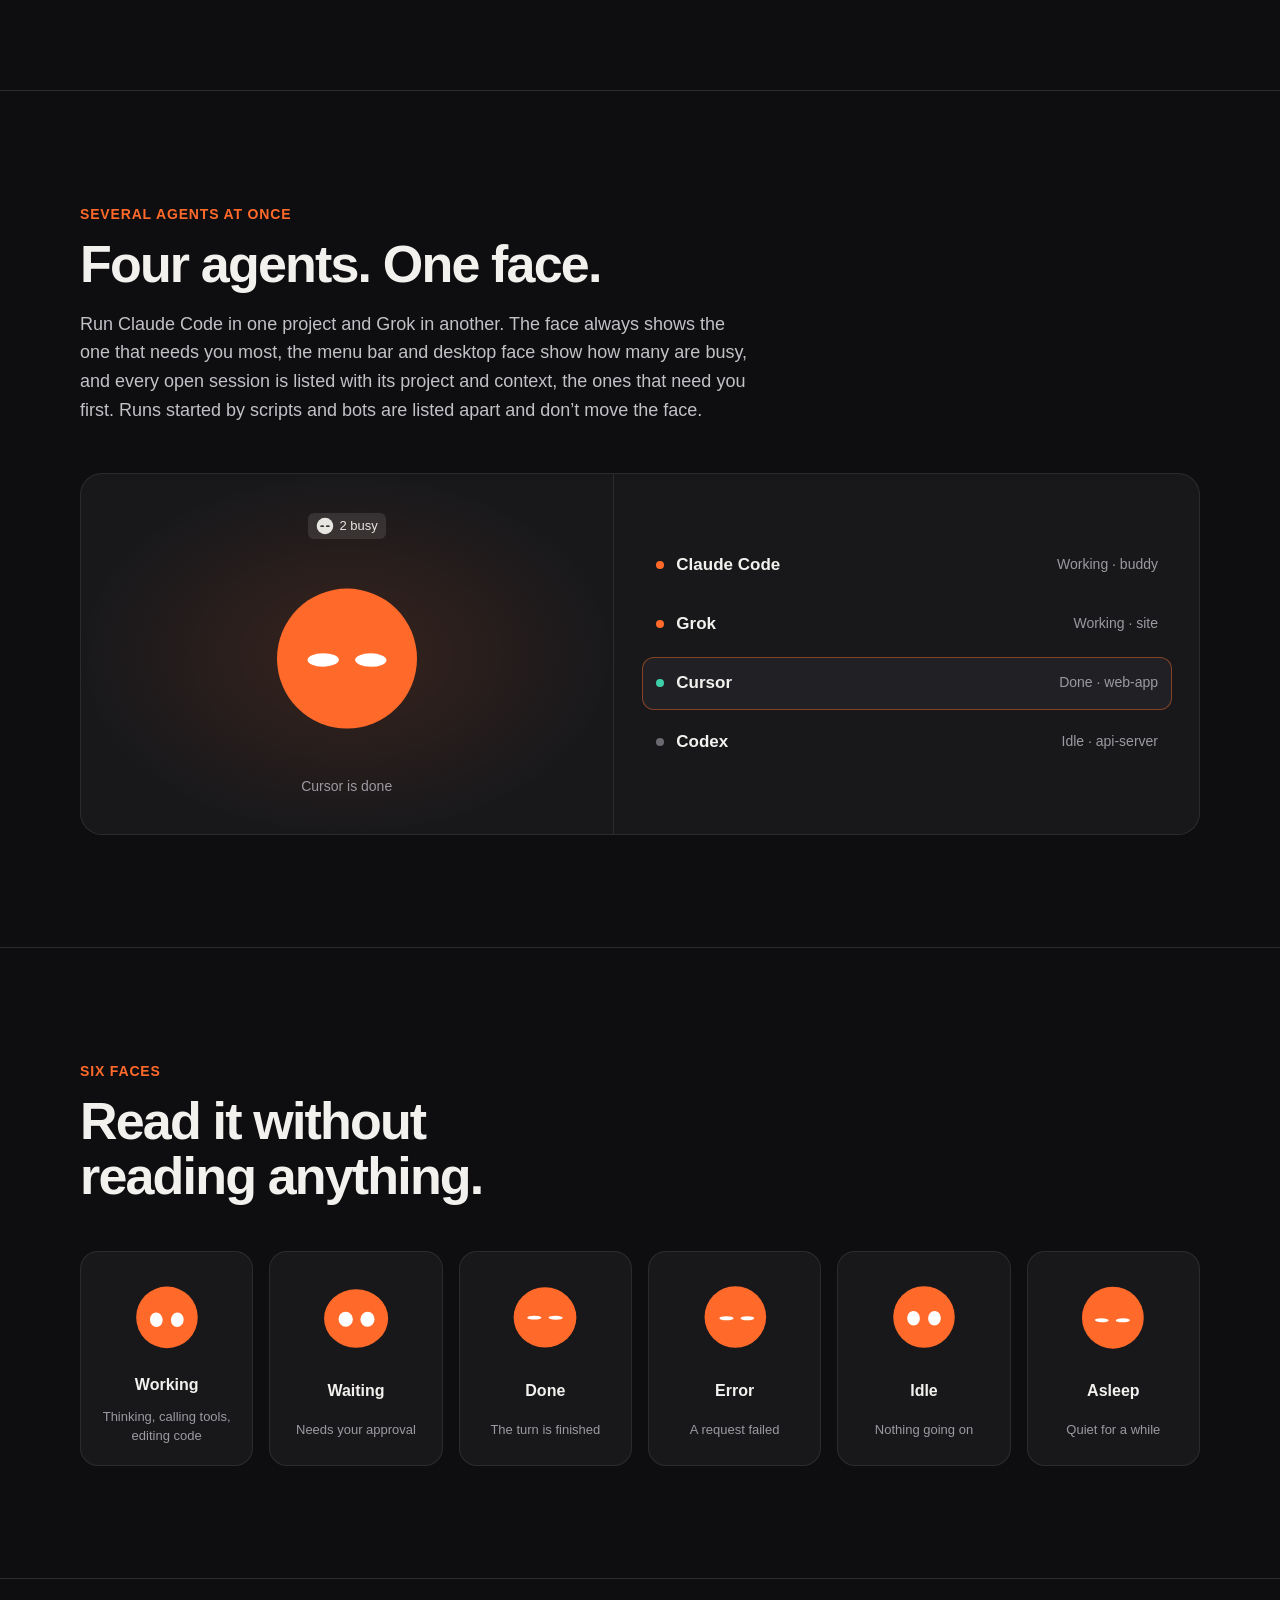
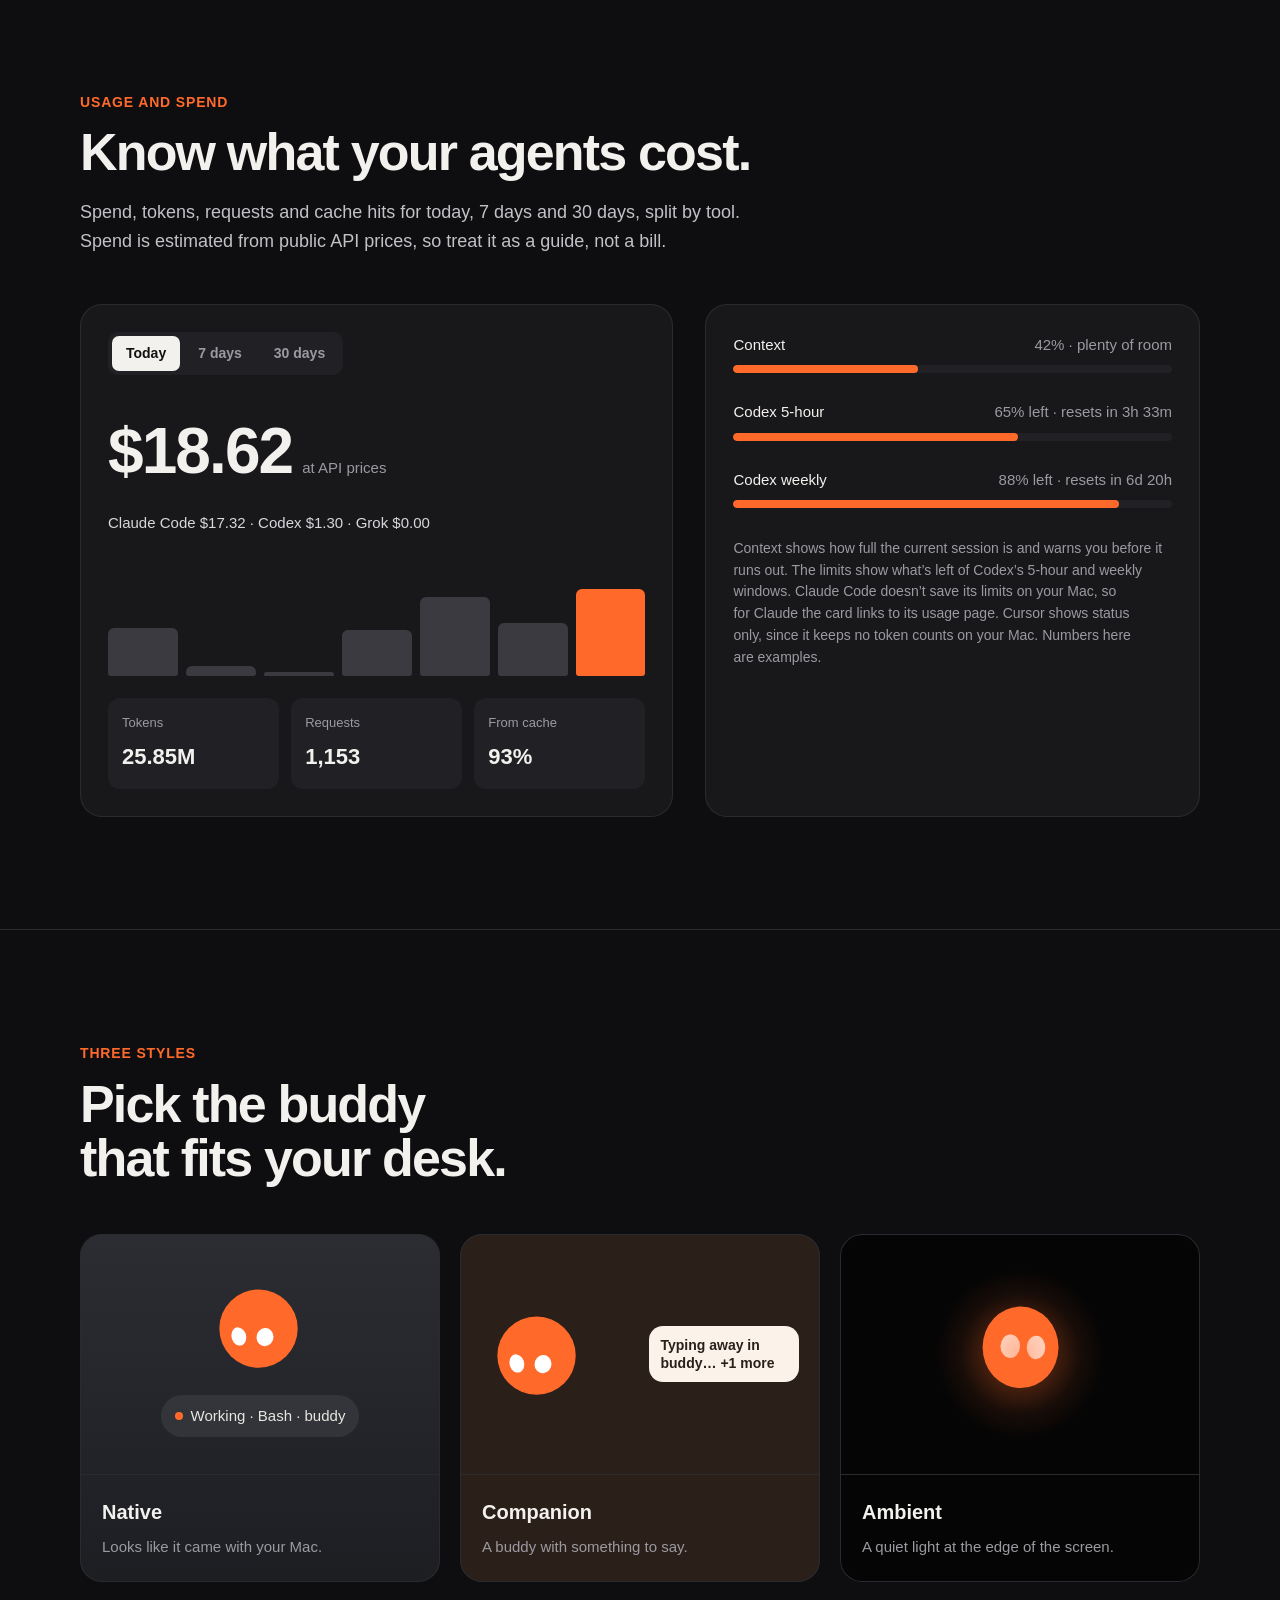
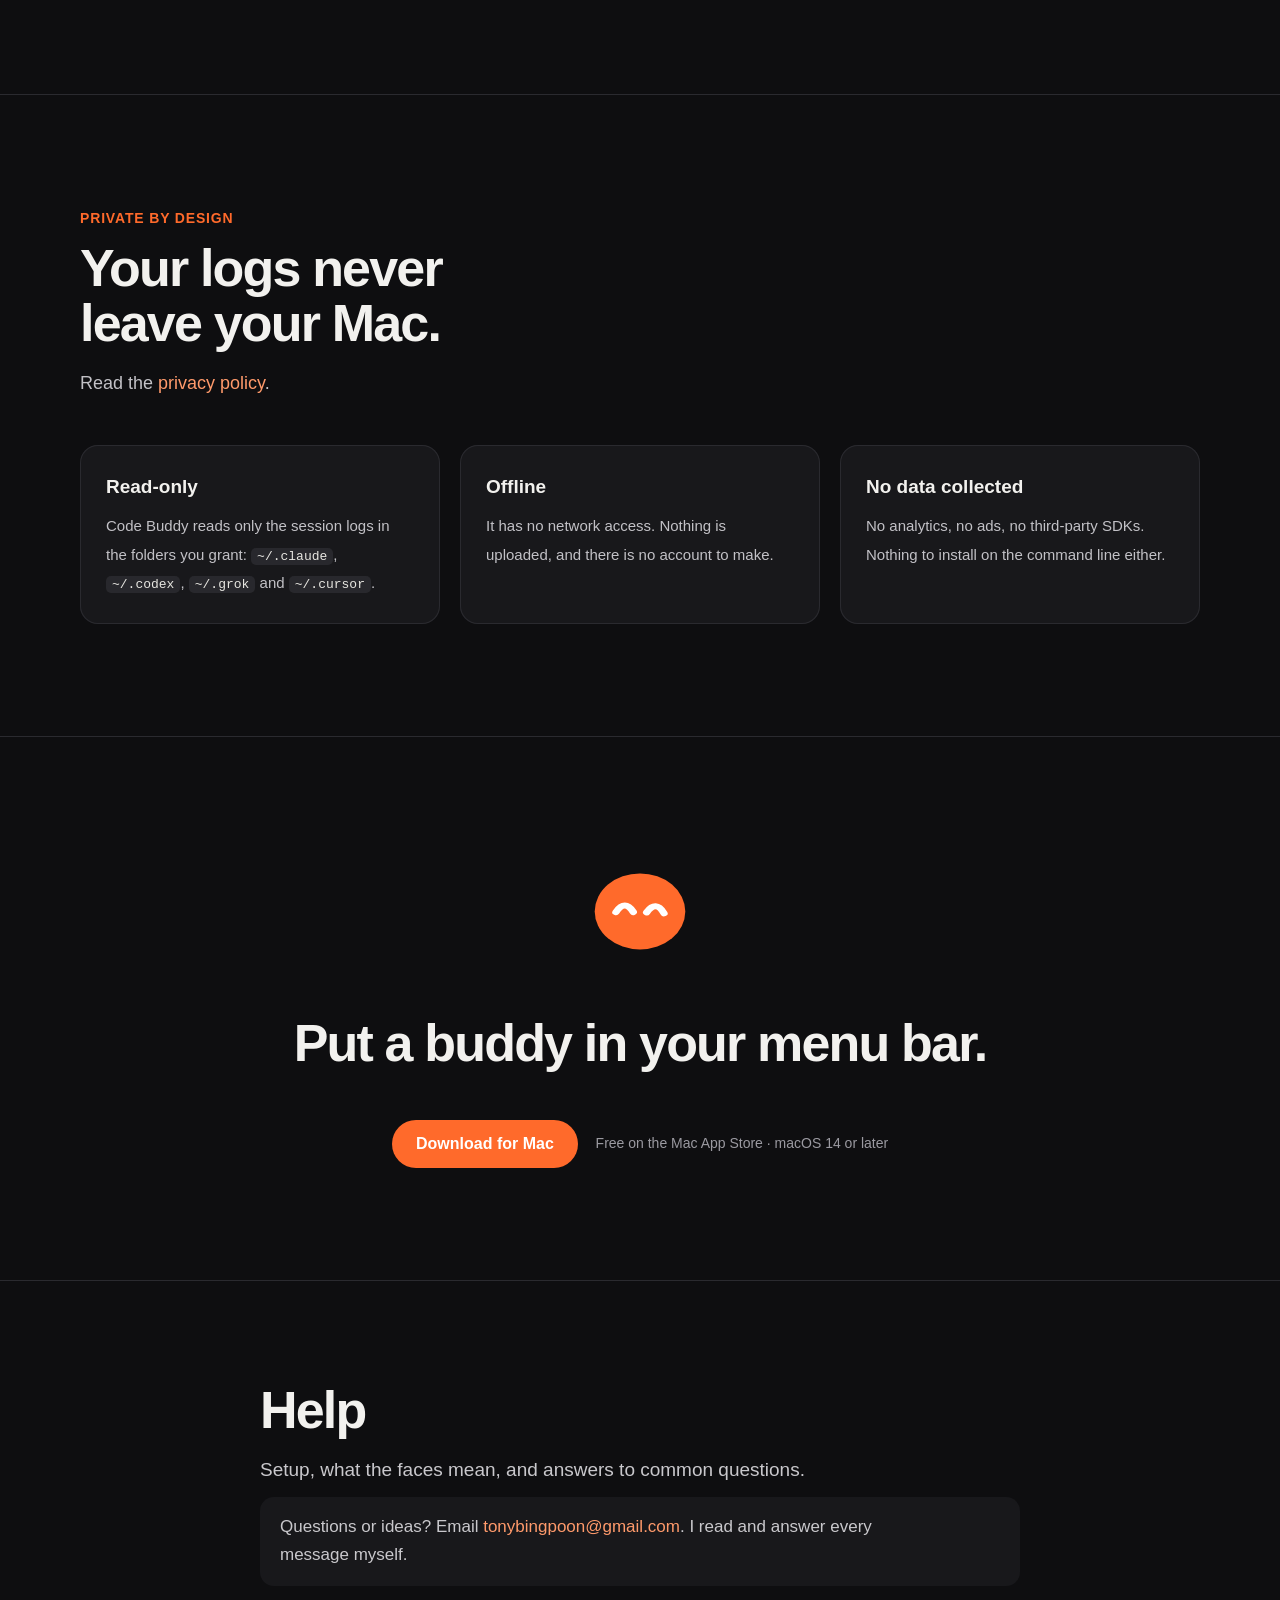
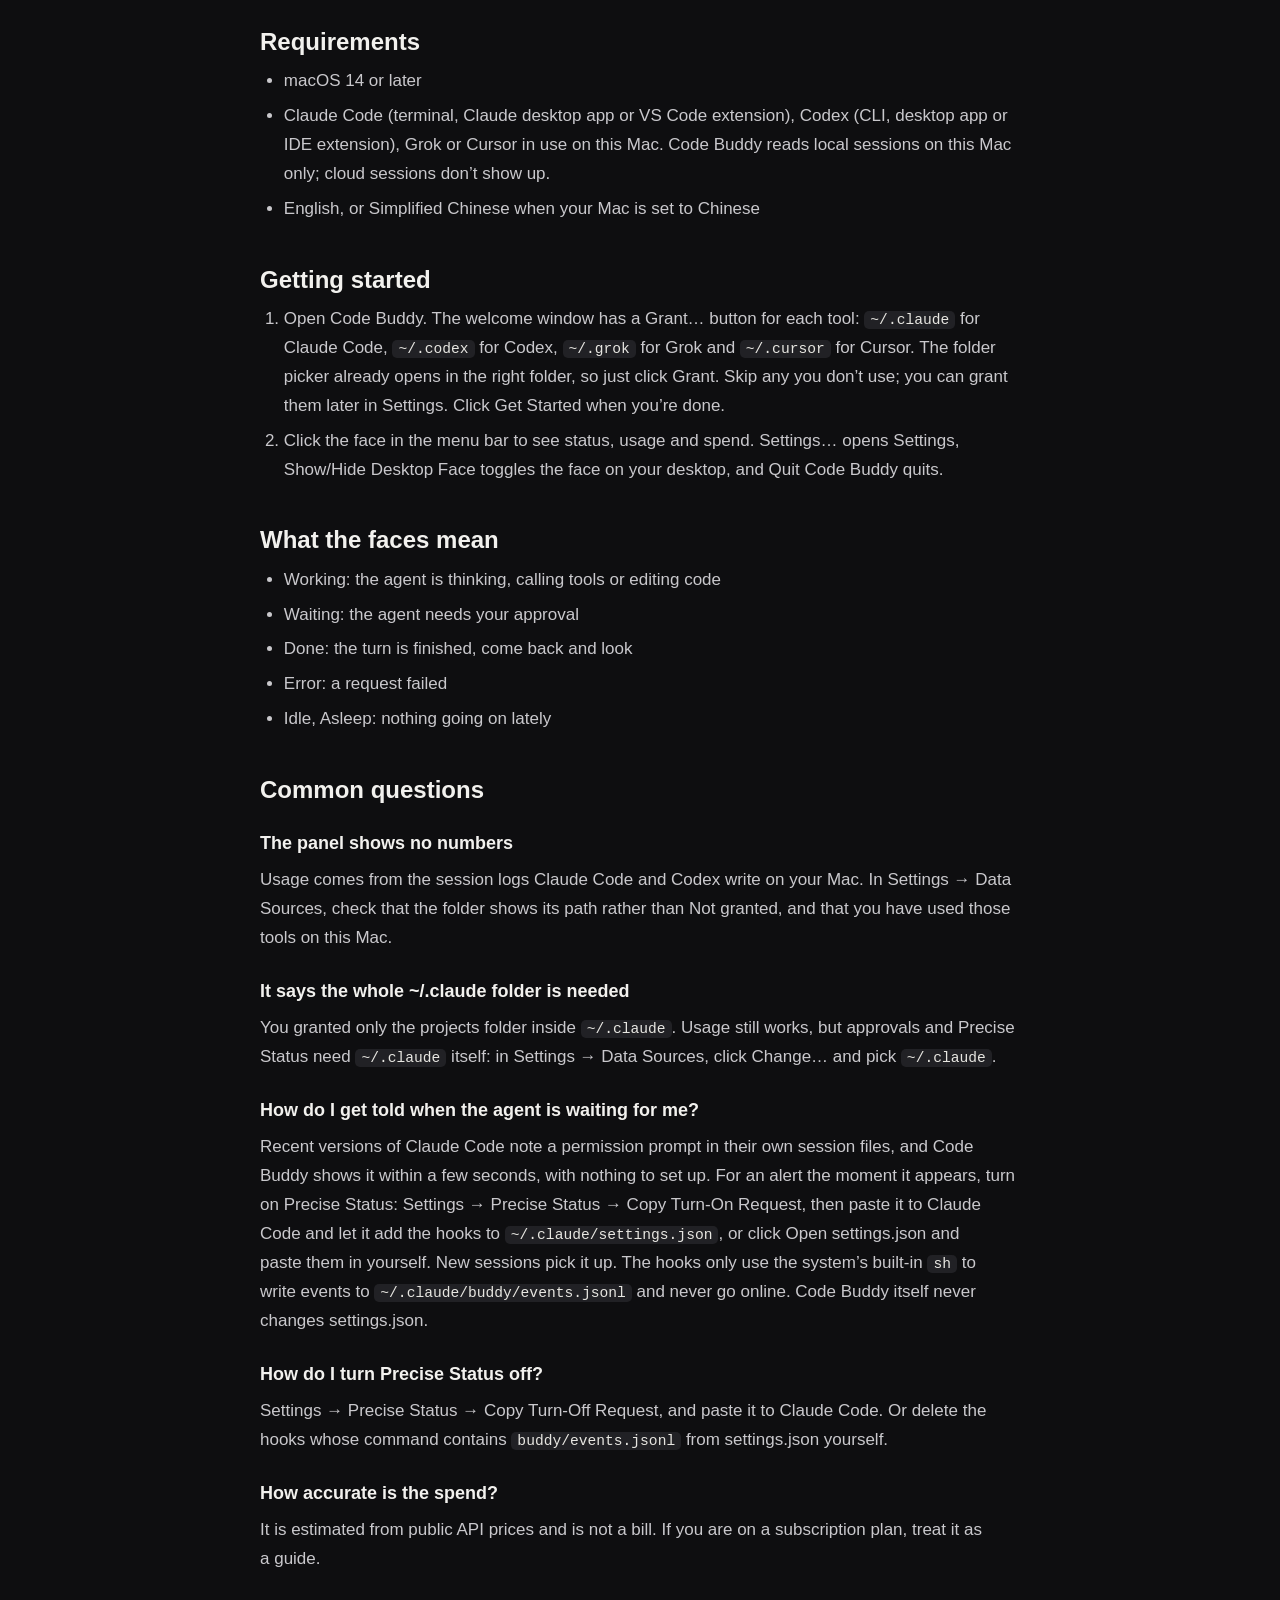
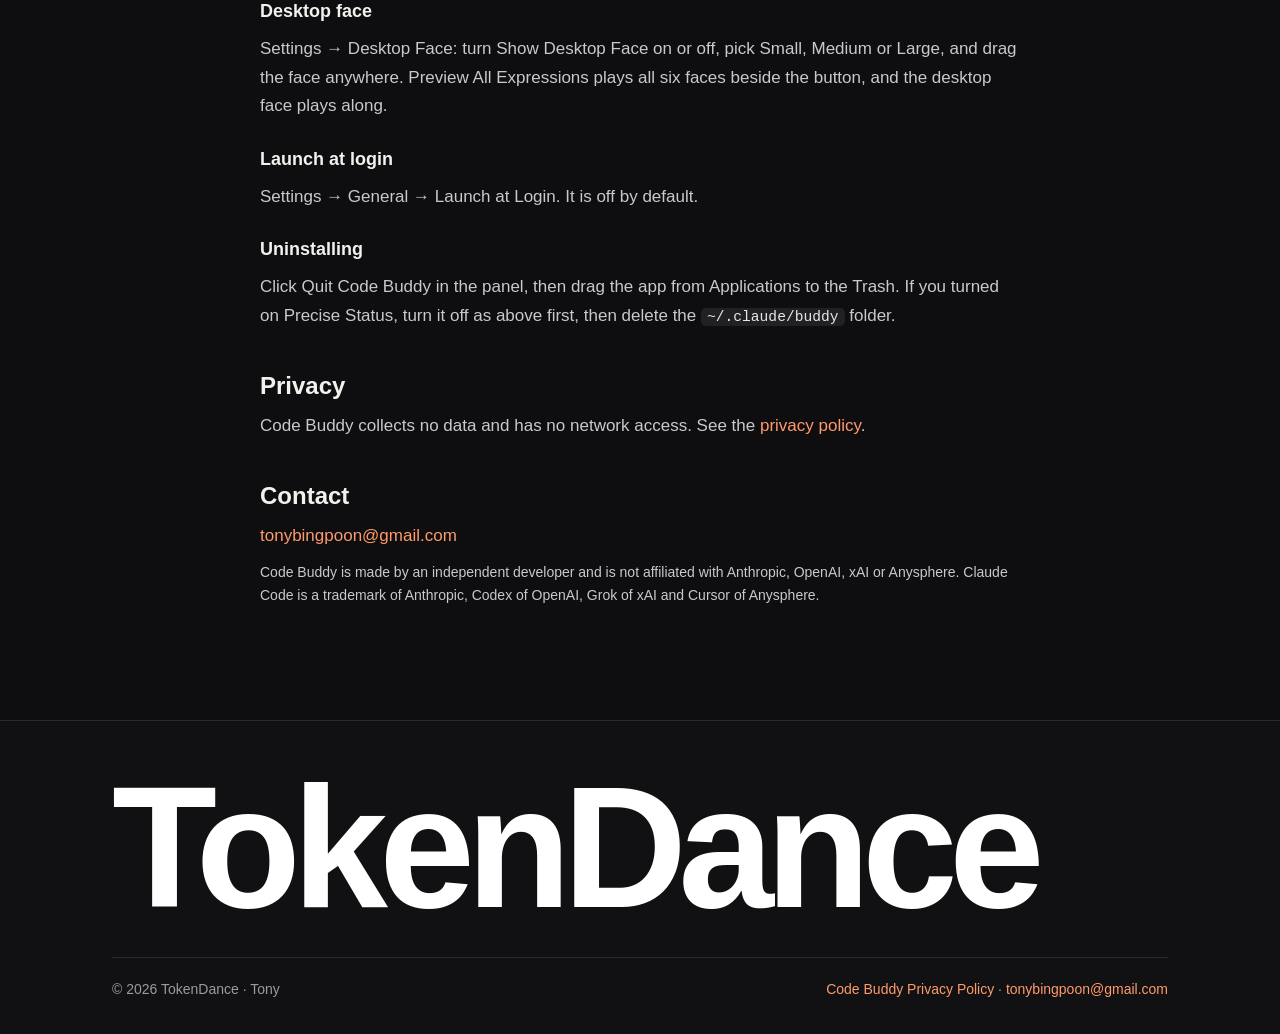
==== commit 16f3a1b7: "Code Buddy 1.1: limits left, approvals without Precise Status, privacy - Limits read as what's left " ====
--- a/code-buddy/index.html
+++ b/code-buddy/index.html
@@ -64,7 +64,7 @@
               "Supports Claude Code, Codex, Grok and Cursor",
               "Shows the agent that needs you most when several run at once",
               "Spend, tokens, requests and cache hits for today, 7 and 30 days, split by tool",
-              "Context use per session and Codex 5-hour and weekly limits",
+              "Every open session with its context use, and what's left of Codex's 5-hour and weekly limits",
               "Three styles: Native, Companion and Ambient",
               "Desktop face in three sizes",
               "Read-only, offline, no data collected"
@@ -126,7 +126,7 @@
                 "name": "How do I get told when the agent is waiting for me?",
                 "acceptedAnswer": {
                   "@type": "Answer",
-                  "text": "Turn on Precise Status: Settings → Precise Status → Copy Turn-On Request, then paste it to Claude Code and let it add the hooks to ~/.claude/settings.json, or click Open settings.json and paste them in yourself. New sessions pick it up. The hooks only use the system’s built-in sh to write events to ~/.claude/buddy/events.jsonl and never go online. Code Buddy itself never changes settings.json."
+                  "text": "Recent versions of Claude Code note a permission prompt in their own session files, and Code Buddy shows it within a few seconds, with nothing to set up. For an alert the moment it appears, turn on Precise Status: Settings → Precise Status → Copy Turn-On Request, then paste it to Claude Code and let it add the hooks to ~/.claude/settings.json, or click Open settings.json and paste them in yourself. New sessions pick it up. The hooks only use the system’s built-in sh to write events to ~/.claude/buddy/events.jsonl and never go online. Code Buddy itself never changes settings.json."
                 }
               },
               {
@@ -189,7 +189,7 @@
 
       <section class="cb-section" id="agents" aria-labelledby="agents-h">
         <div class="cb-wrap">
-          <div class="cb-head cb-reveal"><p class="kicker">Several agents at once</p><h2 id="agents-h">Four agents. One face.</h2><p>Run Claude Code in one project and Grok in another. The face always shows the one that needs you most, the menu bar shows how many are busy, and every session is listed with its project and context. Runs started by scripts and bots are listed apart and don’t move the face.</p></div>
+          <div class="cb-head cb-reveal"><p class="kicker">Several agents at once</p><h2 id="agents-h">Four agents. One face.</h2><p>Run Claude Code in one project and Grok in another. The face always shows the one that needs you most, the menu bar and desktop face show how many are busy, and every open session is listed with its project and context, the ones that need you first. Runs started by scripts and bots are listed apart and don’t move the face.</p></div>
           <div class="cb-card cb-agents-demo cb-reveal" id="cb-agents" aria-hidden="true">
             <div class="who">
               <div class="cb-menubar"><span class="mb-buddy"><svg viewBox="0 0 200 200"></svg><span class="busy"></span></span></div>
@@ -233,9 +233,9 @@
             </div>
             <div class="cb-card cb-meters" id="cb-meters">
             <div class="cb-meter"><p>Context<span>42% · plenty of room</span></p><div class="track"><i data-v="42"></i></div></div>
-            <div class="cb-meter"><p>Codex 5&#8209;hour limit<span>35% · resets in 3h 33m</span></p><div class="track"><i data-v="35"></i></div></div>
-            <div class="cb-meter"><p>Codex weekly limit<span>12% · resets in 6d 20h</span></p><div class="track"><i data-v="12"></i></div></div>
-              <p class="cb-note">Context shows how full the current session is and warns you before it runs out. The 5&#8209;hour and weekly limits are Codex’s. Cursor shows status only, since it keeps no token counts on your Mac. Numbers here are examples.</p>
+            <div class="cb-meter"><p>Codex 5&#8209;hour<span>65% left · resets in 3h 33m</span></p><div class="track"><i data-v="65"></i></div></div>
+            <div class="cb-meter"><p>Codex weekly<span>88% left · resets in 6d 20h</span></p><div class="track"><i data-v="88"></i></div></div>
+              <p class="cb-note">Context shows how full the current session is and warns you before it runs out. The limits show what’s left of Codex’s 5&#8209;hour and weekly windows. Claude Code doesn’t save its limits on your Mac, so for Claude the card links to its usage page. Cursor shows status only, since it keeps no token counts on your Mac. Numbers here are examples.</p>
             </div>
           </div>
         </div>
@@ -309,7 +309,7 @@
           <h2>What the faces mean</h2>
           <ul>
             <li>Working: the agent is thinking, calling tools or editing code</li>
-            <li>Waiting: the agent needs your approval (with Precise Status on)</li>
+            <li>Waiting: the agent needs your approval</li>
             <li>Done: the turn is finished, come back and look</li>
             <li>Error: a request failed</li>
             <li>Idle, Asleep: nothing going on lately</li>
@@ -324,13 +324,15 @@
 
           <h3>It says the whole ~/.claude folder is needed</h3>
           <p>
-            You granted only the projects folder inside <code>~/.claude</code>. Usage still works, but Precise Status needs
+            You granted only the projects folder inside <code>~/.claude</code>. Usage still works, but approvals and Precise Status need
             <code>~/.claude</code> itself: in Settings → Data Sources, click Change… and pick <code>~/.claude</code>.
           </p>
 
           <h3>How do I get told when the agent is waiting for me?</h3>
           <p>
-            Turn on Precise Status: Settings → Precise Status → Copy Turn-On Request, then paste it to Claude Code and let it
+            Recent versions of Claude Code note a permission prompt in their own session files, and Code Buddy shows it
+            within a few seconds, with nothing to set up. For an alert the moment it appears, turn on Precise Status:
+            Settings → Precise Status → Copy Turn-On Request, then paste it to Claude Code and let it
             add the hooks to <code>~/.claude/settings.json</code>, or click Open settings.json and paste them in yourself.
             New sessions pick it up. The hooks only use the system’s built-in <code>sh</code> to write events to
             <code>~/.claude/buddy/events.jsonl</code> and never go online. Code Buddy itself never changes settings.json.
@@ -348,7 +350,7 @@
           <h3>Desktop face</h3>
           <p>
             Settings → Desktop Face: turn Show Desktop Face on or off, pick Small, Medium or Large, and drag the face
-            anywhere. Preview All Expressions plays all six faces.
+            anywhere. Preview All Expressions plays all six faces beside the button, and the desktop face plays along.
           </p>
 
           <h3>Launch at login</h3>
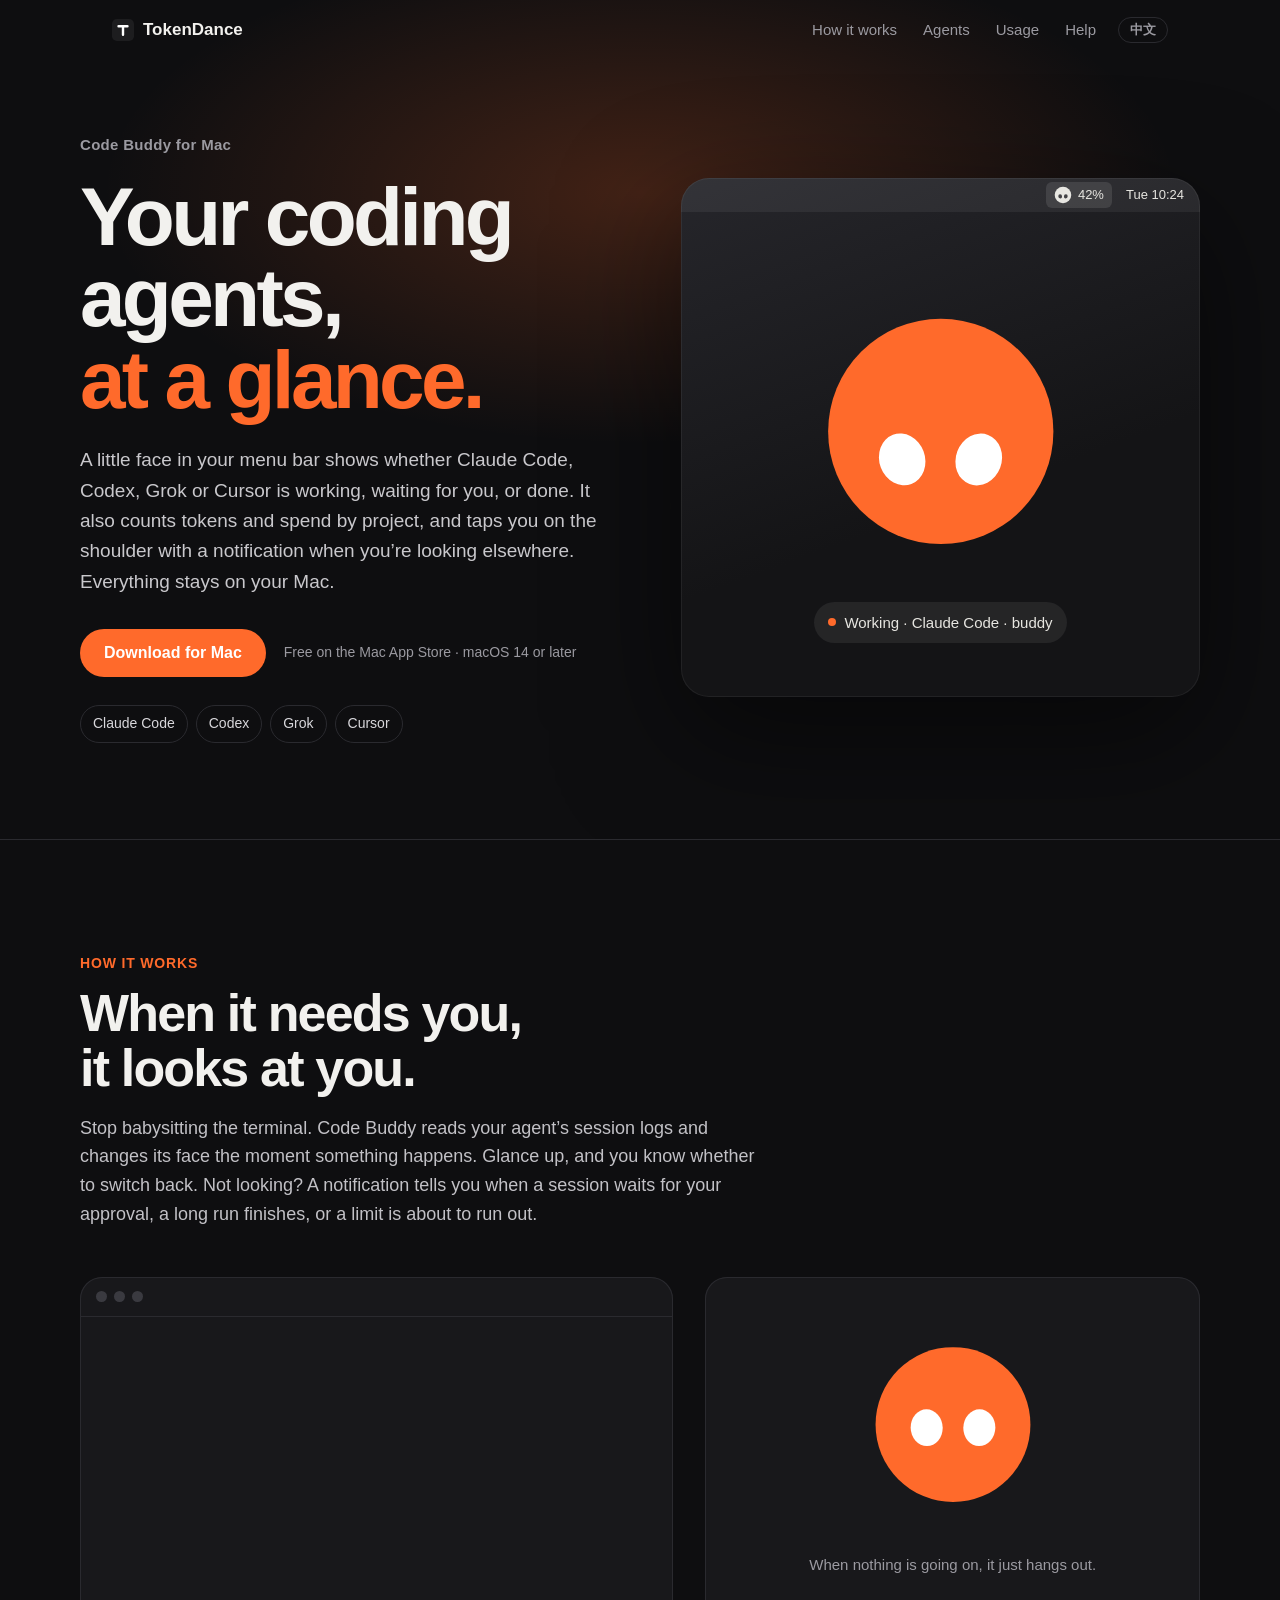
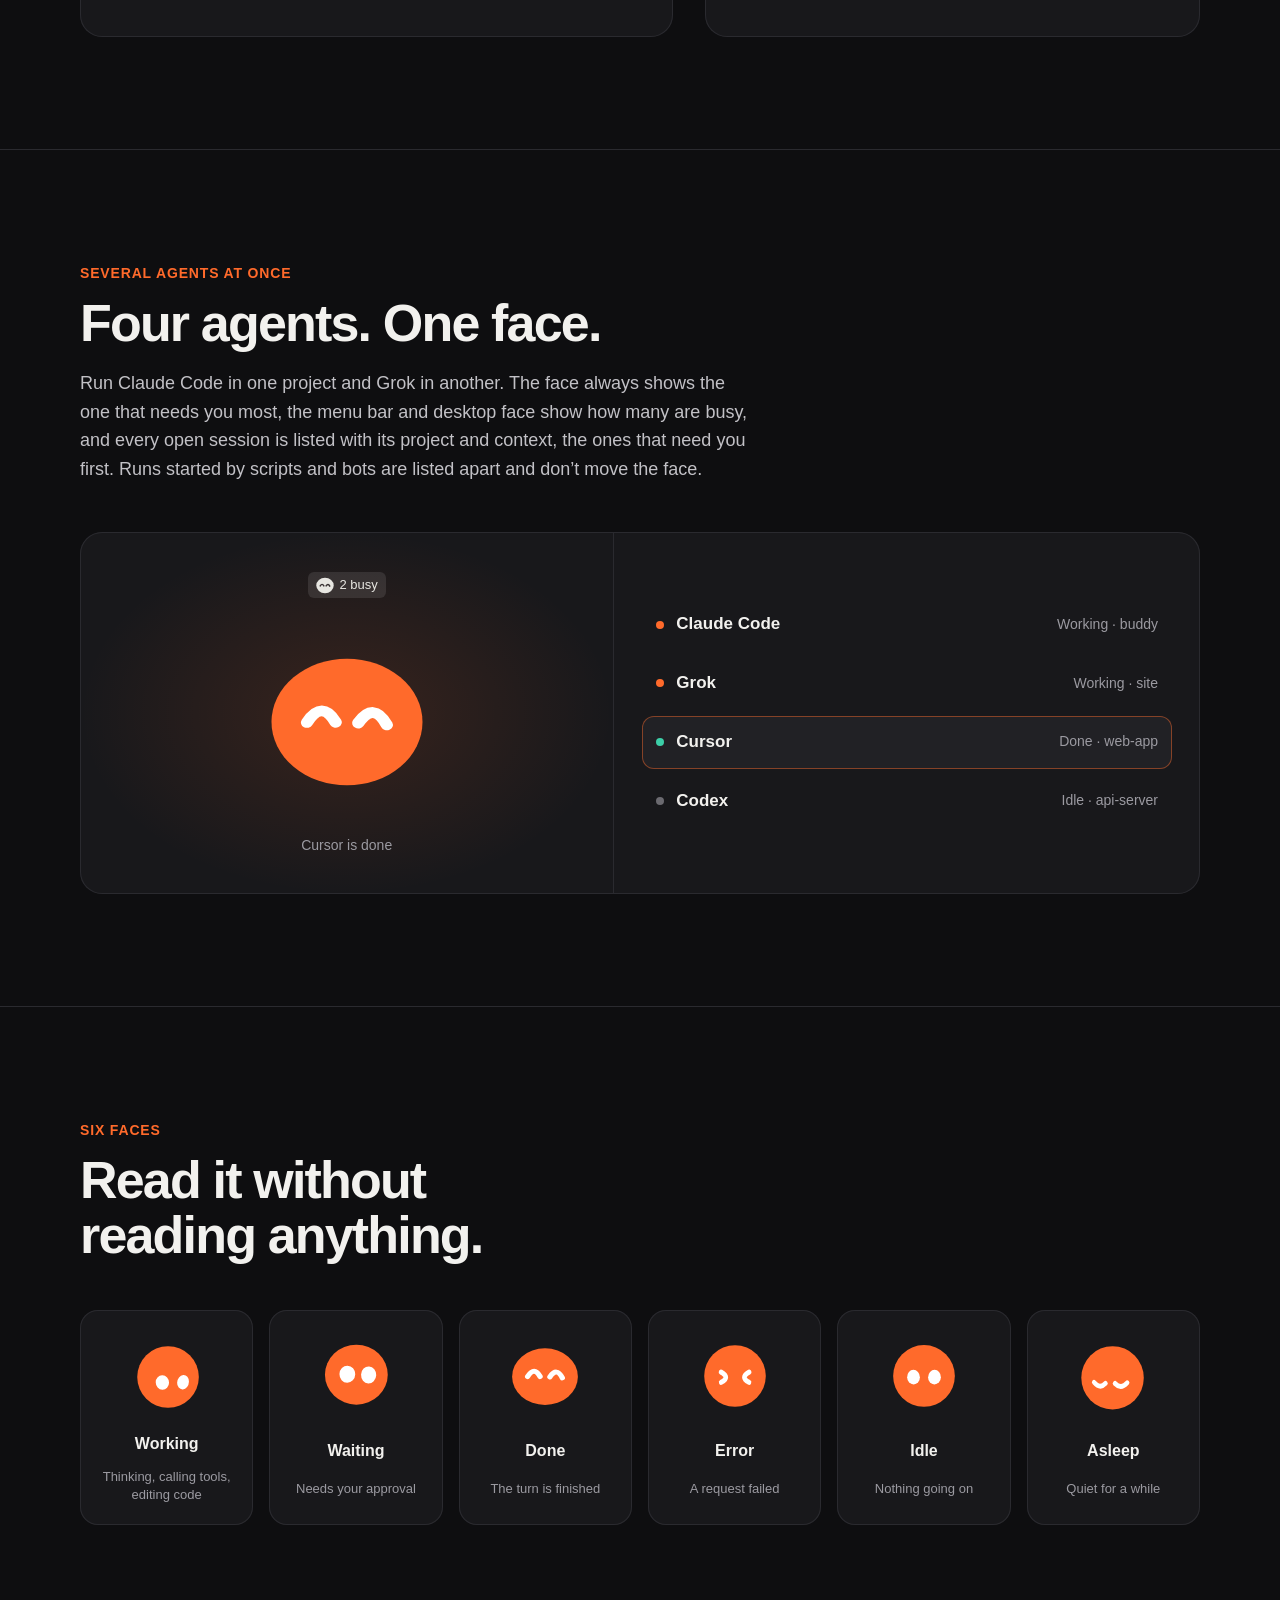
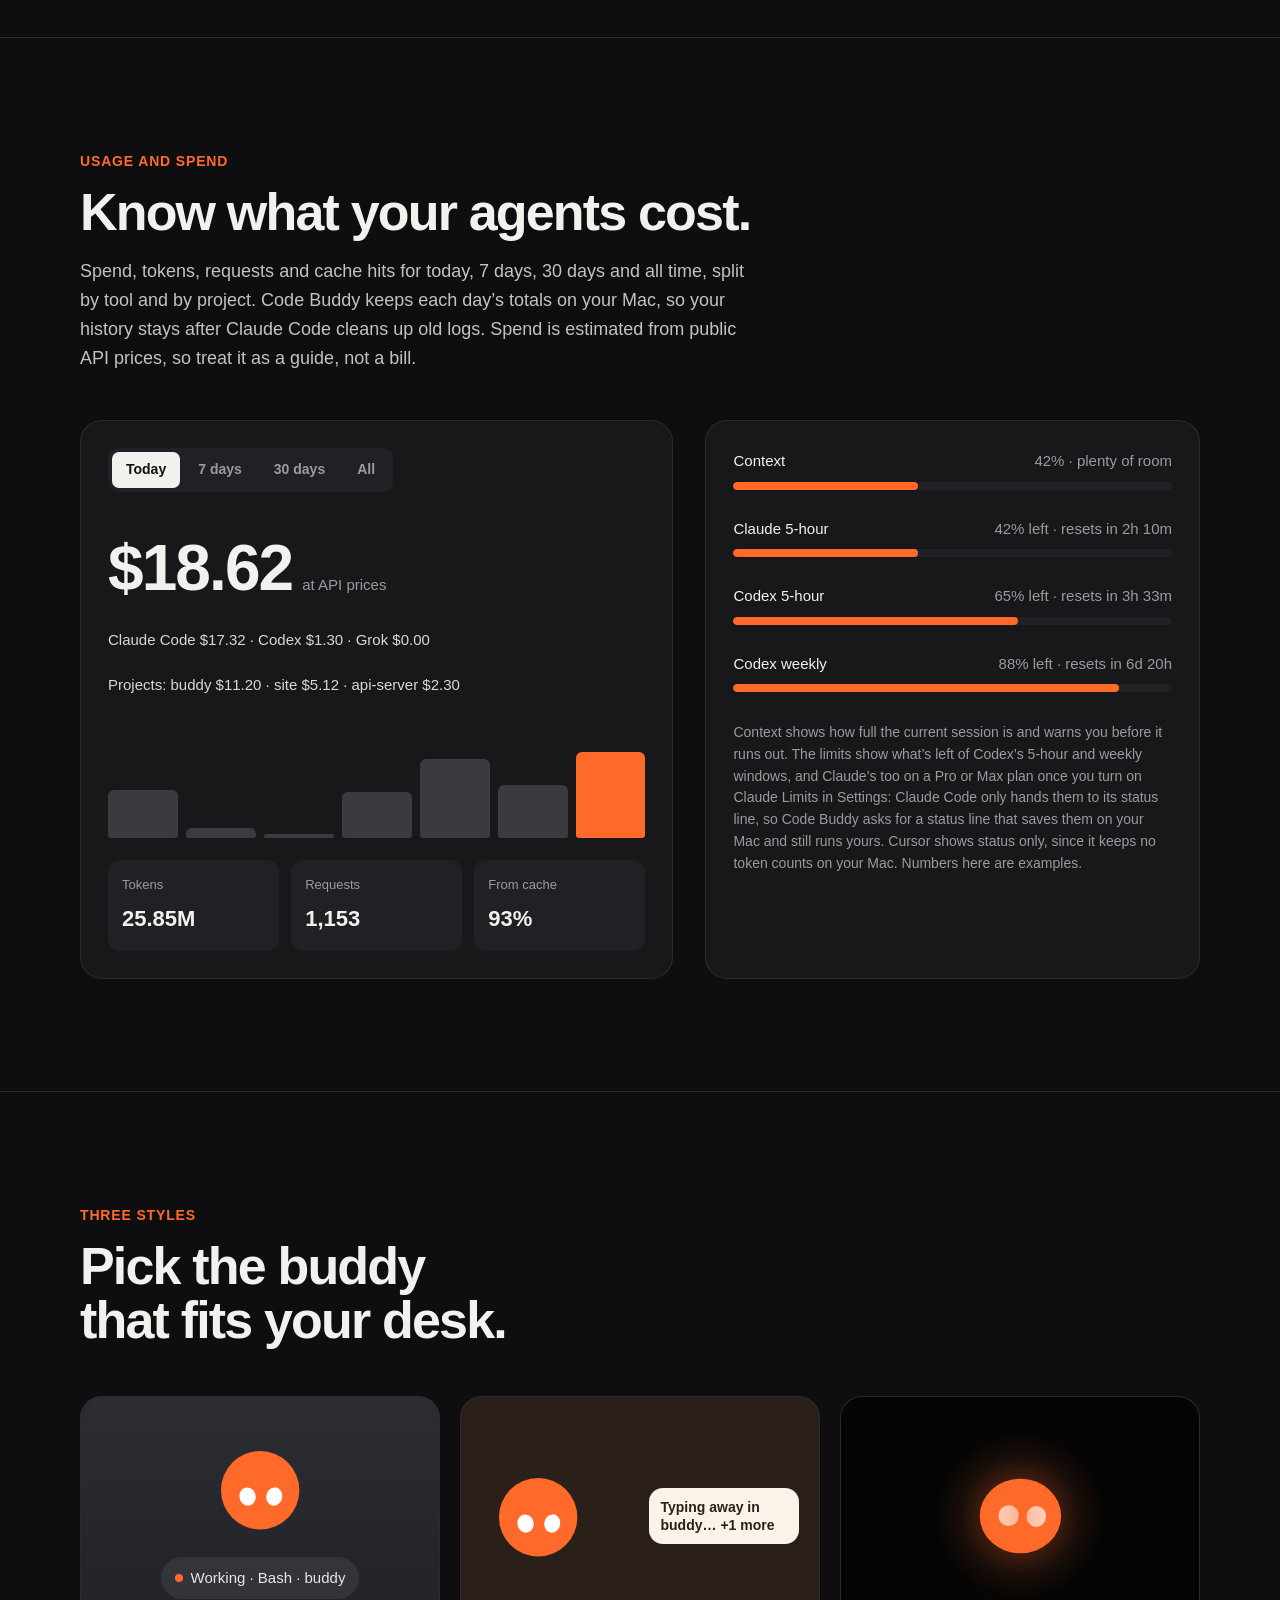
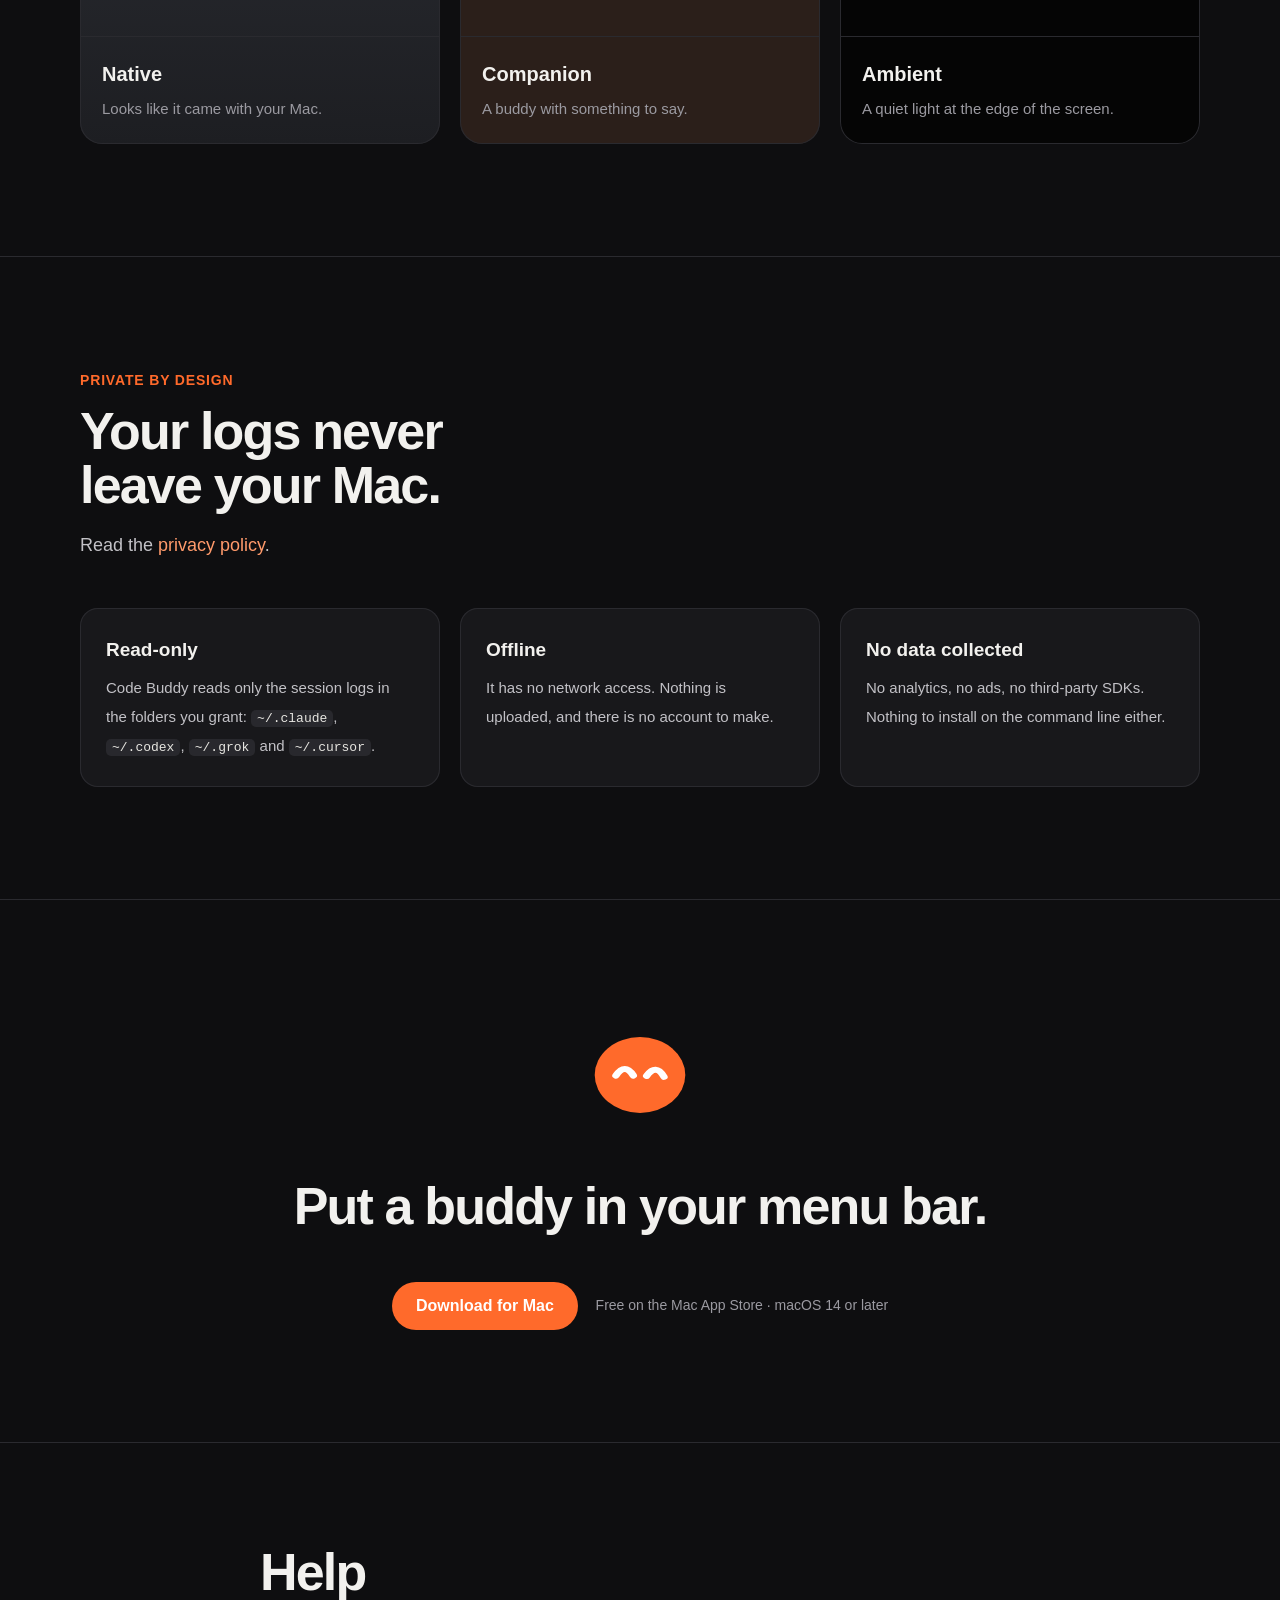
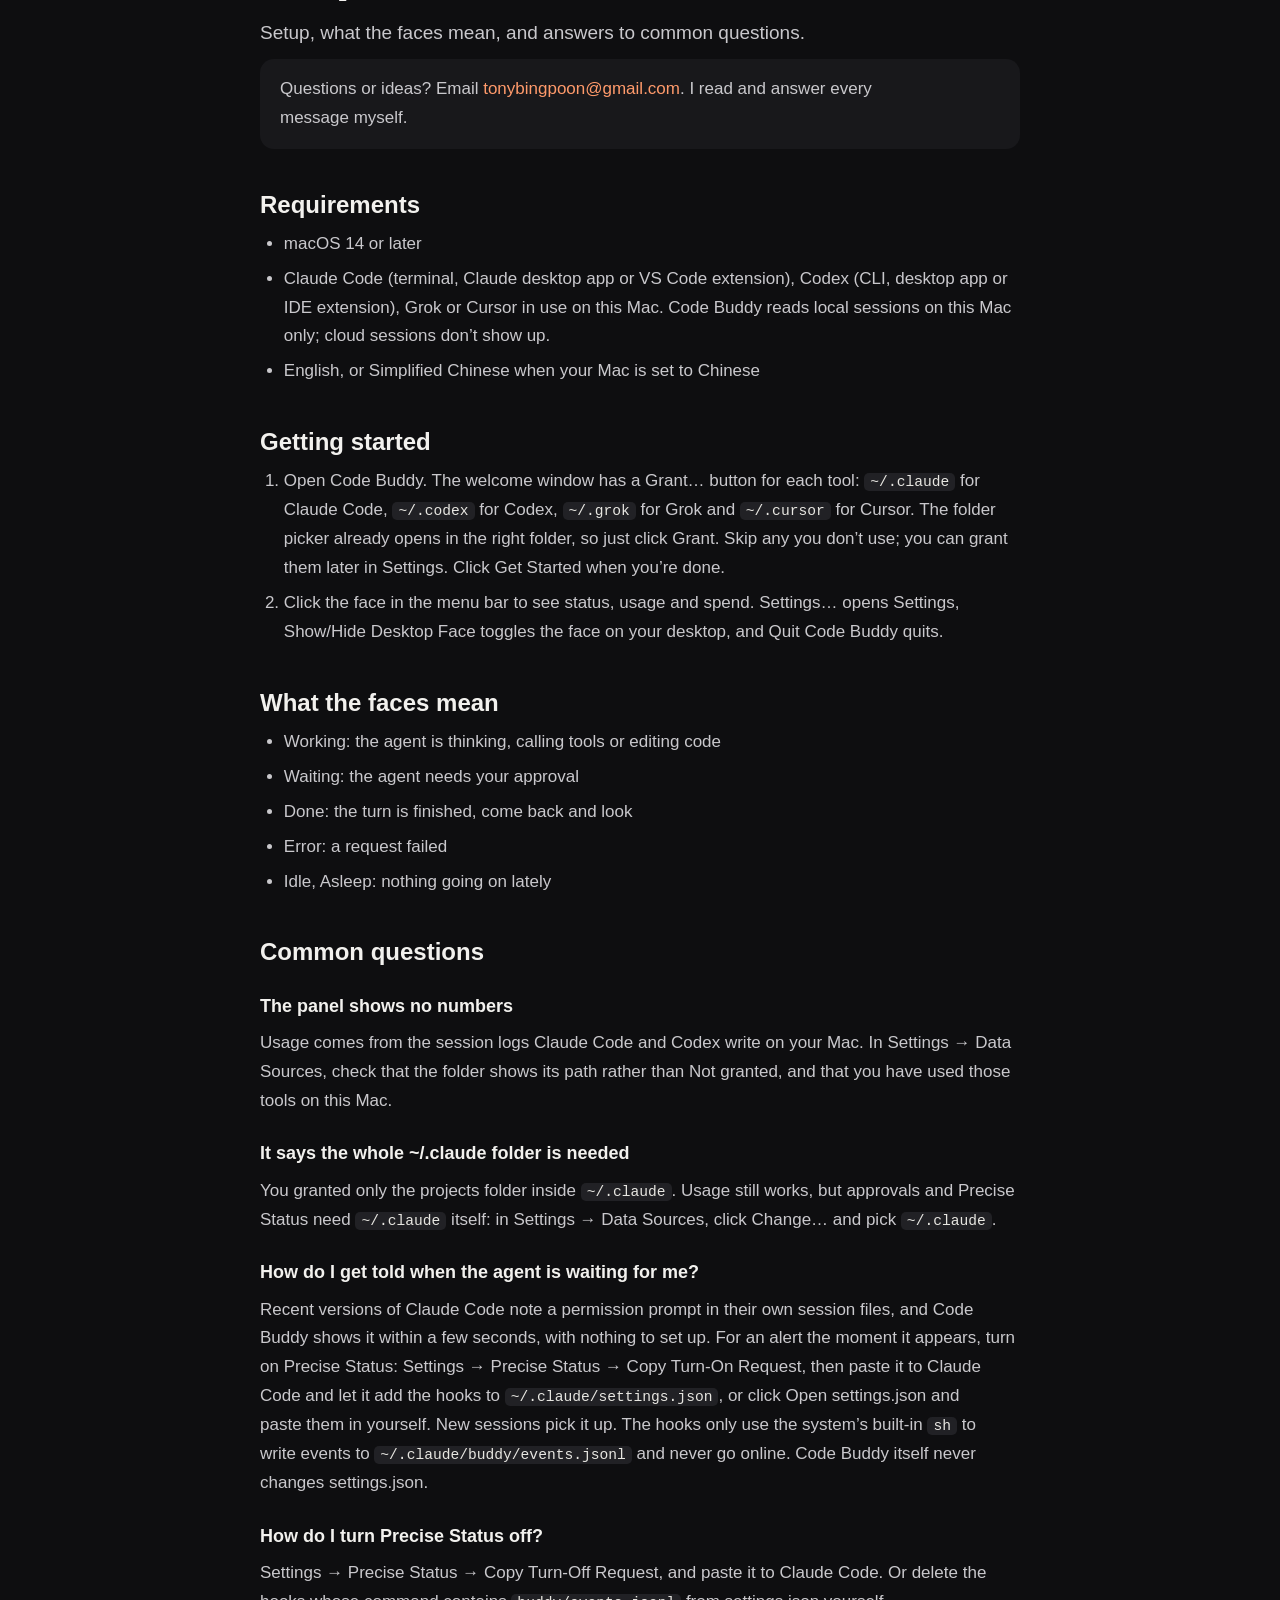
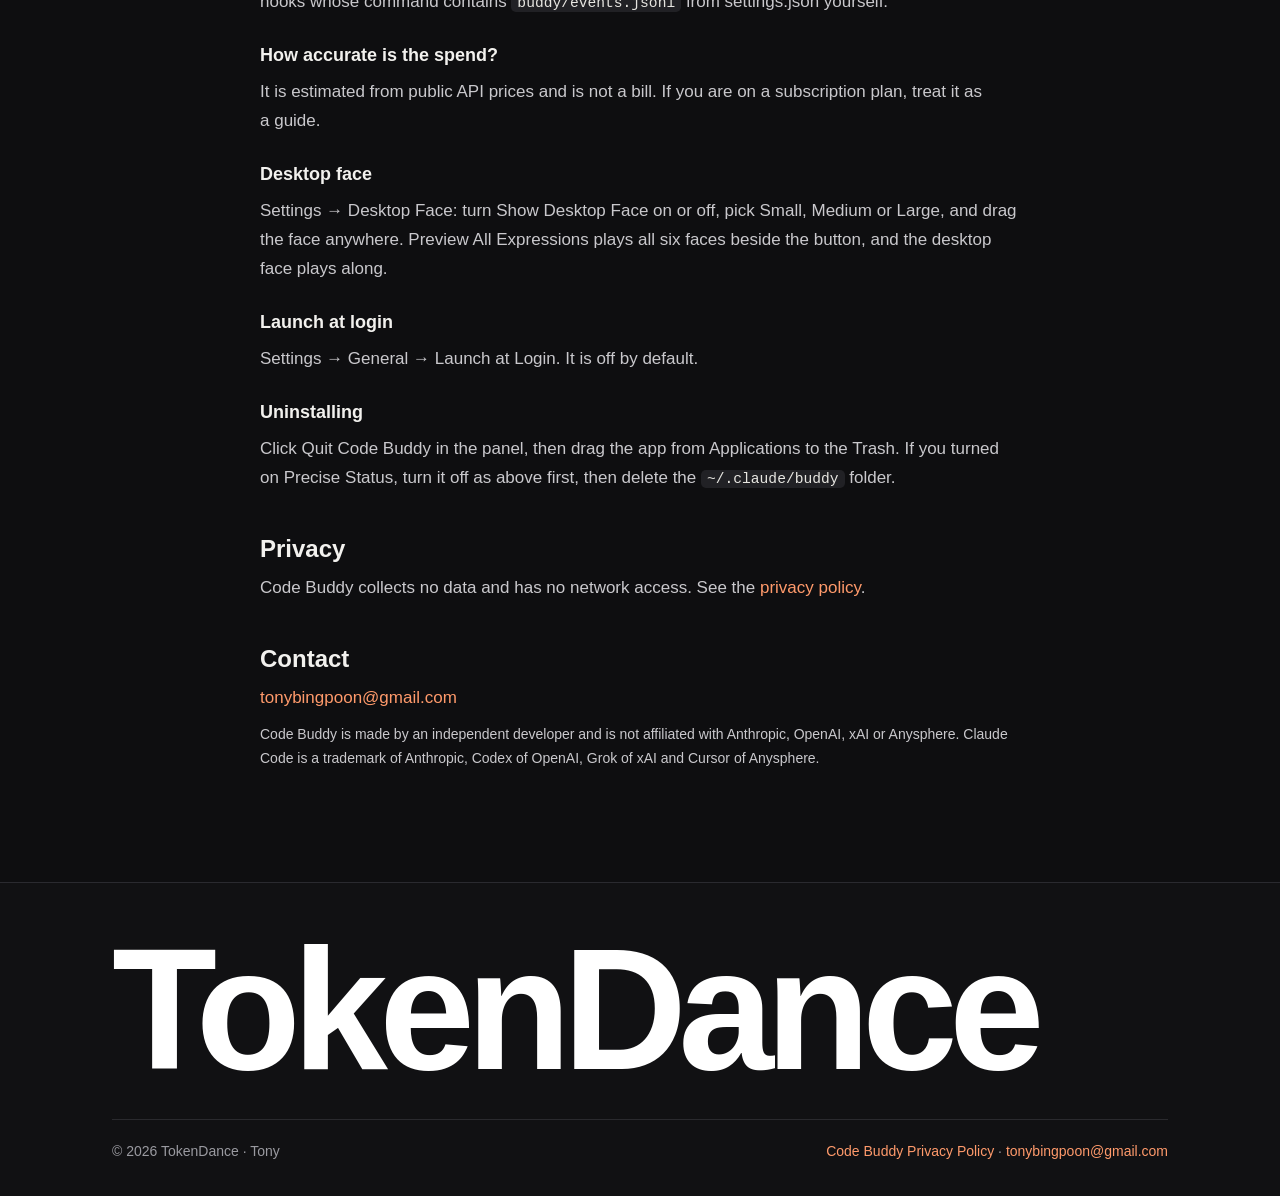
==== commit fd3aa866: "Code Buddy 1.2 copy: notifications, Claude limits, spend by project, All range Product pages (en, zh" ====
--- a/code-buddy/index.html
+++ b/code-buddy/index.html
@@ -6,7 +6,7 @@
     <title>Code Buddy – Agent Status: see Claude Code, Codex, Grok and Cursor in your Mac menu bar</title>
     <meta
       name="description"
-      content="Code Buddy is a free Mac menu bar app that shows whether your AI coding agents (Claude Code, Codex, Grok, Cursor) are working, waiting for your approval or done, and tracks token usage and spend. Runs on your Mac, offline."
+      content="Code Buddy is a free Mac menu bar app that shows whether your AI coding agents (Claude Code, Codex, Grok, Cursor) are working, waiting for your approval or done, tracks spend by tool and project, and notifies you when an agent needs you. Runs on your Mac, offline."
     />
     <meta name="author" content="Tony" />
     <meta name="robots" content="index, follow" />
@@ -58,13 +58,15 @@
             "applicationCategory": "DeveloperApplication",
             "operatingSystem": "macOS 14 or later",
             "inLanguage": "en",
-            "description": "A free Mac menu bar app that shows whether your AI coding agents (Claude Code, Codex, Grok and Cursor) are working, waiting for your approval or done, with token usage and estimated spend. Runs locally with no network access and collects no data.",
+            "description": "A free Mac menu bar app that shows whether your AI coding agents (Claude Code, Codex, Grok and Cursor) are working, waiting for your approval or done, with token usage and estimated spend by tool and project, and notifications when they need you. Runs locally with no network access and collects no data.",
             "featureList": [
               "Menu bar face showing agent status: working, waiting, done, error, idle, asleep",
               "Supports Claude Code, Codex, Grok and Cursor",
               "Shows the agent that needs you most when several run at once",
-              "Spend, tokens, requests and cache hits for today, 7 and 30 days, split by tool",
-              "Every open session with its context use, and what's left of Codex's 5-hour and weekly limits",
+              "Spend, tokens, requests and cache hits for today, 7 days, 30 days and all time, split by tool and by project",
+              "History kept on your Mac after old logs are cleaned up",
+              "Every open session with its context use, and what's left of Claude's and Codex's 5-hour and weekly limits",
+              "Notifications when an agent waits for approval, a long run ends, or a limit runs low or resets",
               "Three styles: Native, Companion and Ambient",
               "Desktop face in three sizes",
               "Read-only, offline, no data collected"
@@ -166,7 +168,7 @@
           <div>
             <p class="cb-eyebrow">Code Buddy for Mac</p>
             <h1>Your coding agents, <em>at a glance.</em></h1>
-            <p class="cb-lead">A little face in your menu bar shows whether Claude Code, Codex, Grok or Cursor is working, waiting for you, or done. It also keeps count of tokens and spend. Everything stays on your Mac.</p>
+            <p class="cb-lead">A little face in your menu bar shows whether Claude Code, Codex, Grok or Cursor is working, waiting for you, or done. It also counts tokens and spend by project, and taps you on the shoulder with a notification when you’re looking elsewhere. Everything stays on your Mac.</p>
             <div class="cb-cta"><a class="btn btn-orange magnetic" href="https://apps.apple.com/app/code-buddy-agent-status/id6825784479" rel="noopener" target="_blank">Download for Mac</a><small>Free on the Mac App Store · macOS 14 or later</small></div>
             <ul class="cb-agents" aria-label="Works with"><li>Claude Code</li><li>Codex</li><li>Grok</li><li>Cursor</li></ul>
           </div>
@@ -179,7 +181,7 @@
 
       <section class="cb-section" id="how" aria-labelledby="how-h">
         <div class="cb-wrap">
-          <div class="cb-head cb-reveal"><p class="kicker">How it works</p><h2 id="how-h">When it needs you, it looks at you.</h2><p>Stop babysitting the terminal. Code Buddy reads your agent’s session logs and changes its face the moment something happens. Glance up, and you know whether to switch back.</p></div>
+          <div class="cb-head cb-reveal"><p class="kicker">How it works</p><h2 id="how-h">When it needs you, it looks at you.</h2><p>Stop babysitting the terminal. Code Buddy reads your agent’s session logs and changes its face the moment something happens. Glance up, and you know whether to switch back. Not looking? A notification tells you when a session waits for your approval, a long run finishes, or a limit is about to run out.</p></div>
           <div class="cb-split cb-reveal" id="cb-turn" aria-hidden="true">
             <div class="cb-card cb-term"><div class="cb-term-bar"><span></span><span></span><span></span></div><ol></ol></div>
             <div class="cb-card cb-watch"><svg class="face" viewBox="0 0 200 200" aria-hidden="true"></svg><p></p></div>
@@ -222,20 +224,22 @@
 
       <section class="cb-section" id="usage" aria-labelledby="usage-h">
         <div class="cb-wrap">
-          <div class="cb-head cb-reveal"><p class="kicker">Usage and spend</p><h2 id="usage-h">Know what your agents cost.</h2><p>Spend, tokens, requests and cache hits for today, 7 days and 30 days, split by tool. Spend is estimated from public API prices, so treat it as a guide, not a bill.</p></div>
+          <div class="cb-head cb-reveal"><p class="kicker">Usage and spend</p><h2 id="usage-h">Know what your agents cost.</h2><p>Spend, tokens, requests and cache hits for today, 7 days, 30 days and all time, split by tool and by project. Code Buddy keeps each day’s totals on your Mac, so your history stays after Claude Code cleans up old logs. Spend is estimated from public API prices, so treat it as a guide, not a bill.</p></div>
           <div class="cb-split cb-reveal">
             <div class="cb-card cb-usage" id="cb-usage" aria-hidden="true">
-              <div class="cb-tabs"><span class="on">Today</span><span>7 days</span><span>30 days</span></div>
+              <div class="cb-tabs"><span class="on">Today</span><span>7 days</span><span>30 days</span><span>All</span></div>
               <p class="cb-spend"><b>$18.62</b><small>at API prices</small></p>
               <p class="cb-by-tool">Claude Code $17.32 · Codex $1.30 · Grok $0.00</p>
+              <p class="cb-by-project">Projects: buddy $11.20 · site $5.12 · api-server $2.30</p>
               <div class="cb-bars"><i></i><i></i><i></i><i></i><i></i><i></i><i></i></div>
               <dl class="cb-stats"><div><dt>Tokens</dt><dd>25.85M</dd></div><div><dt>Requests</dt><dd>1,153</dd></div><div><dt>From cache</dt><dd>93%</dd></div></dl>
             </div>
             <div class="cb-card cb-meters" id="cb-meters">
             <div class="cb-meter"><p>Context<span>42% · plenty of room</span></p><div class="track"><i data-v="42"></i></div></div>
+            <div class="cb-meter"><p>Claude 5&#8209;hour<span>42% left · resets in 2h 10m</span></p><div class="track"><i data-v="42"></i></div></div>
             <div class="cb-meter"><p>Codex 5&#8209;hour<span>65% left · resets in 3h 33m</span></p><div class="track"><i data-v="65"></i></div></div>
             <div class="cb-meter"><p>Codex weekly<span>88% left · resets in 6d 20h</span></p><div class="track"><i data-v="88"></i></div></div>
-              <p class="cb-note">Context shows how full the current session is and warns you before it runs out. The limits show what’s left of Codex’s 5&#8209;hour and weekly windows. Claude Code doesn’t save its limits on your Mac, so for Claude the card links to its usage page. Cursor shows status only, since it keeps no token counts on your Mac. Numbers here are examples.</p>
+              <p class="cb-note">Context shows how full the current session is and warns you before it runs out. The limits show what’s left of Codex’s 5&#8209;hour and weekly windows, and Claude’s too on a Pro or Max plan once you turn on Claude Limits in Settings: Claude Code only hands them to its status line, so Code Buddy asks for a status line that saves them on your Mac and still runs yours. Cursor shows status only, since it keeps no token counts on your Mac. Numbers here are examples.</p>
             </div>
           </div>
         </div>
--- a/code-buddy/cb.css
+++ b/code-buddy/cb.css
@@ -535,7 +535,8 @@
   letter-spacing: 0;
 }
 
-.cb-by-tool {
+.cb-by-tool,
+.cb-by-project {
   margin: 0 0 20px;
   color: #d8d7db;
   font-size: 15px;
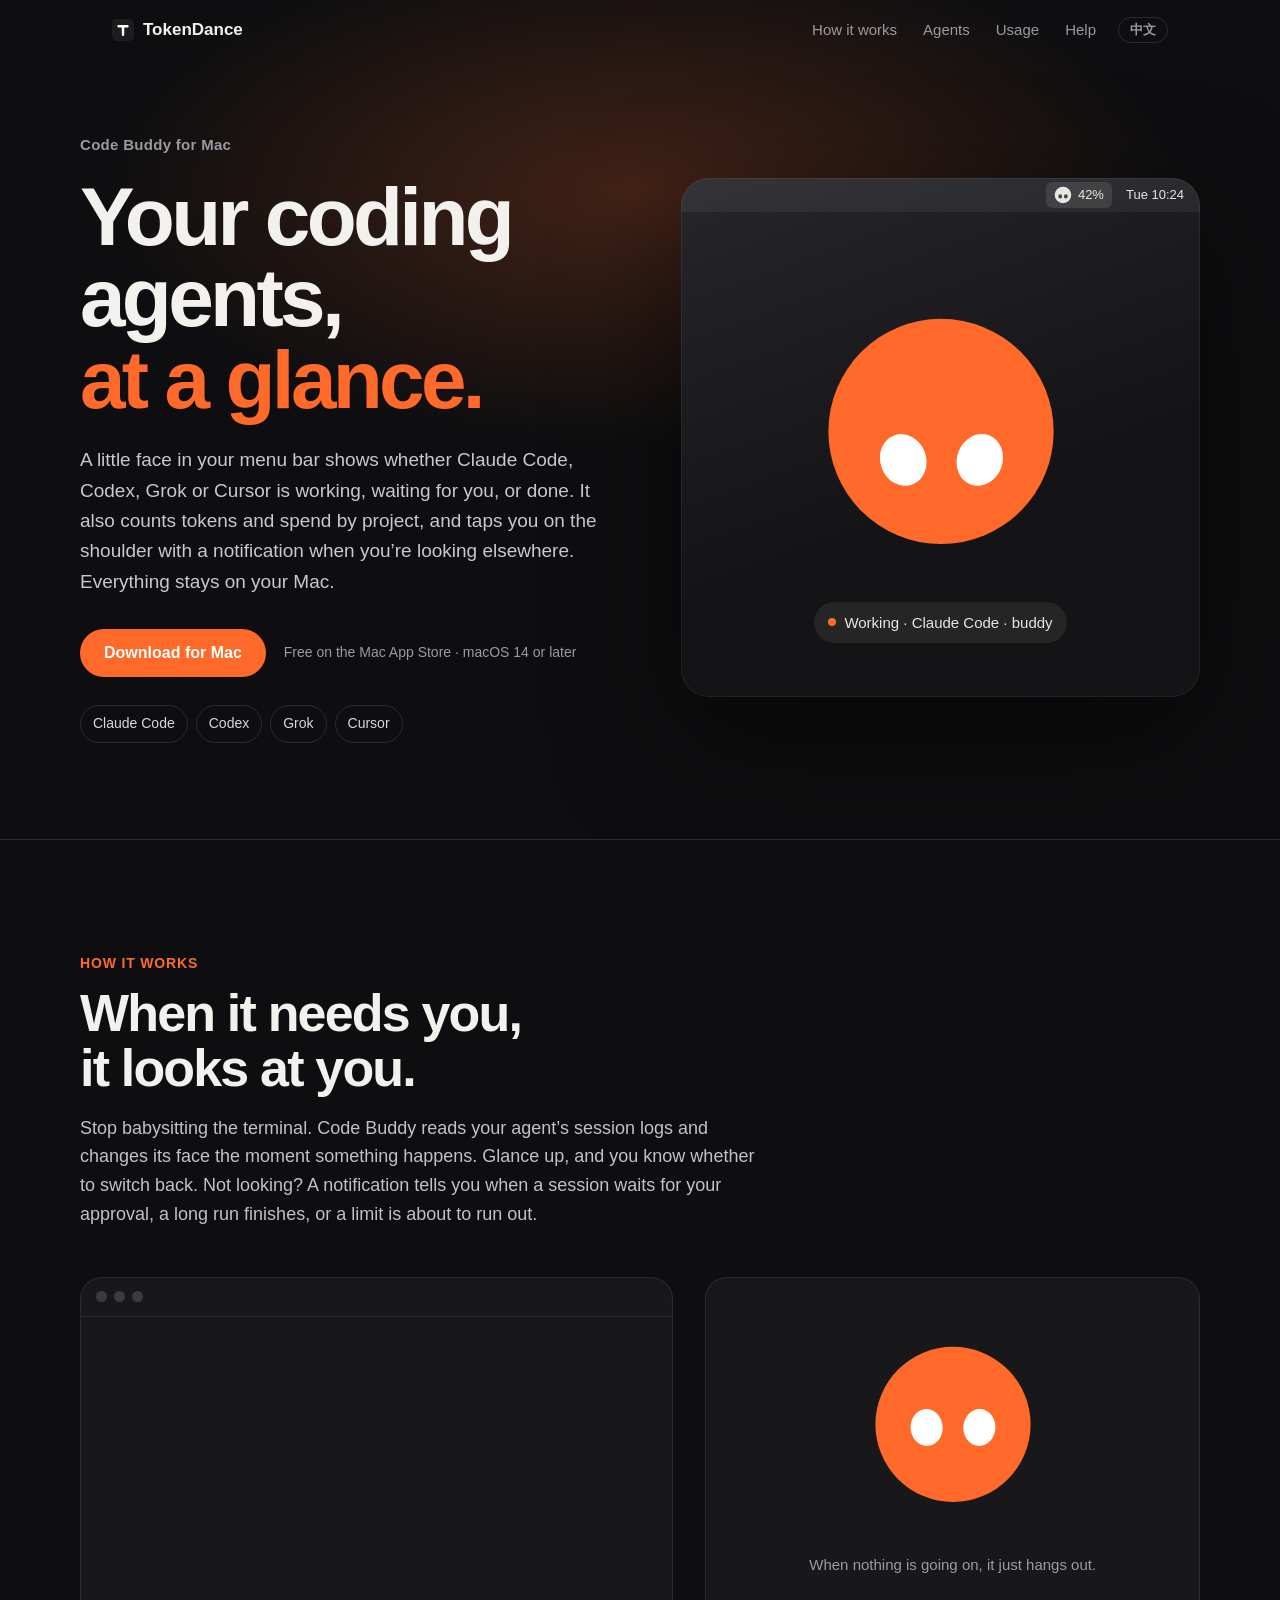
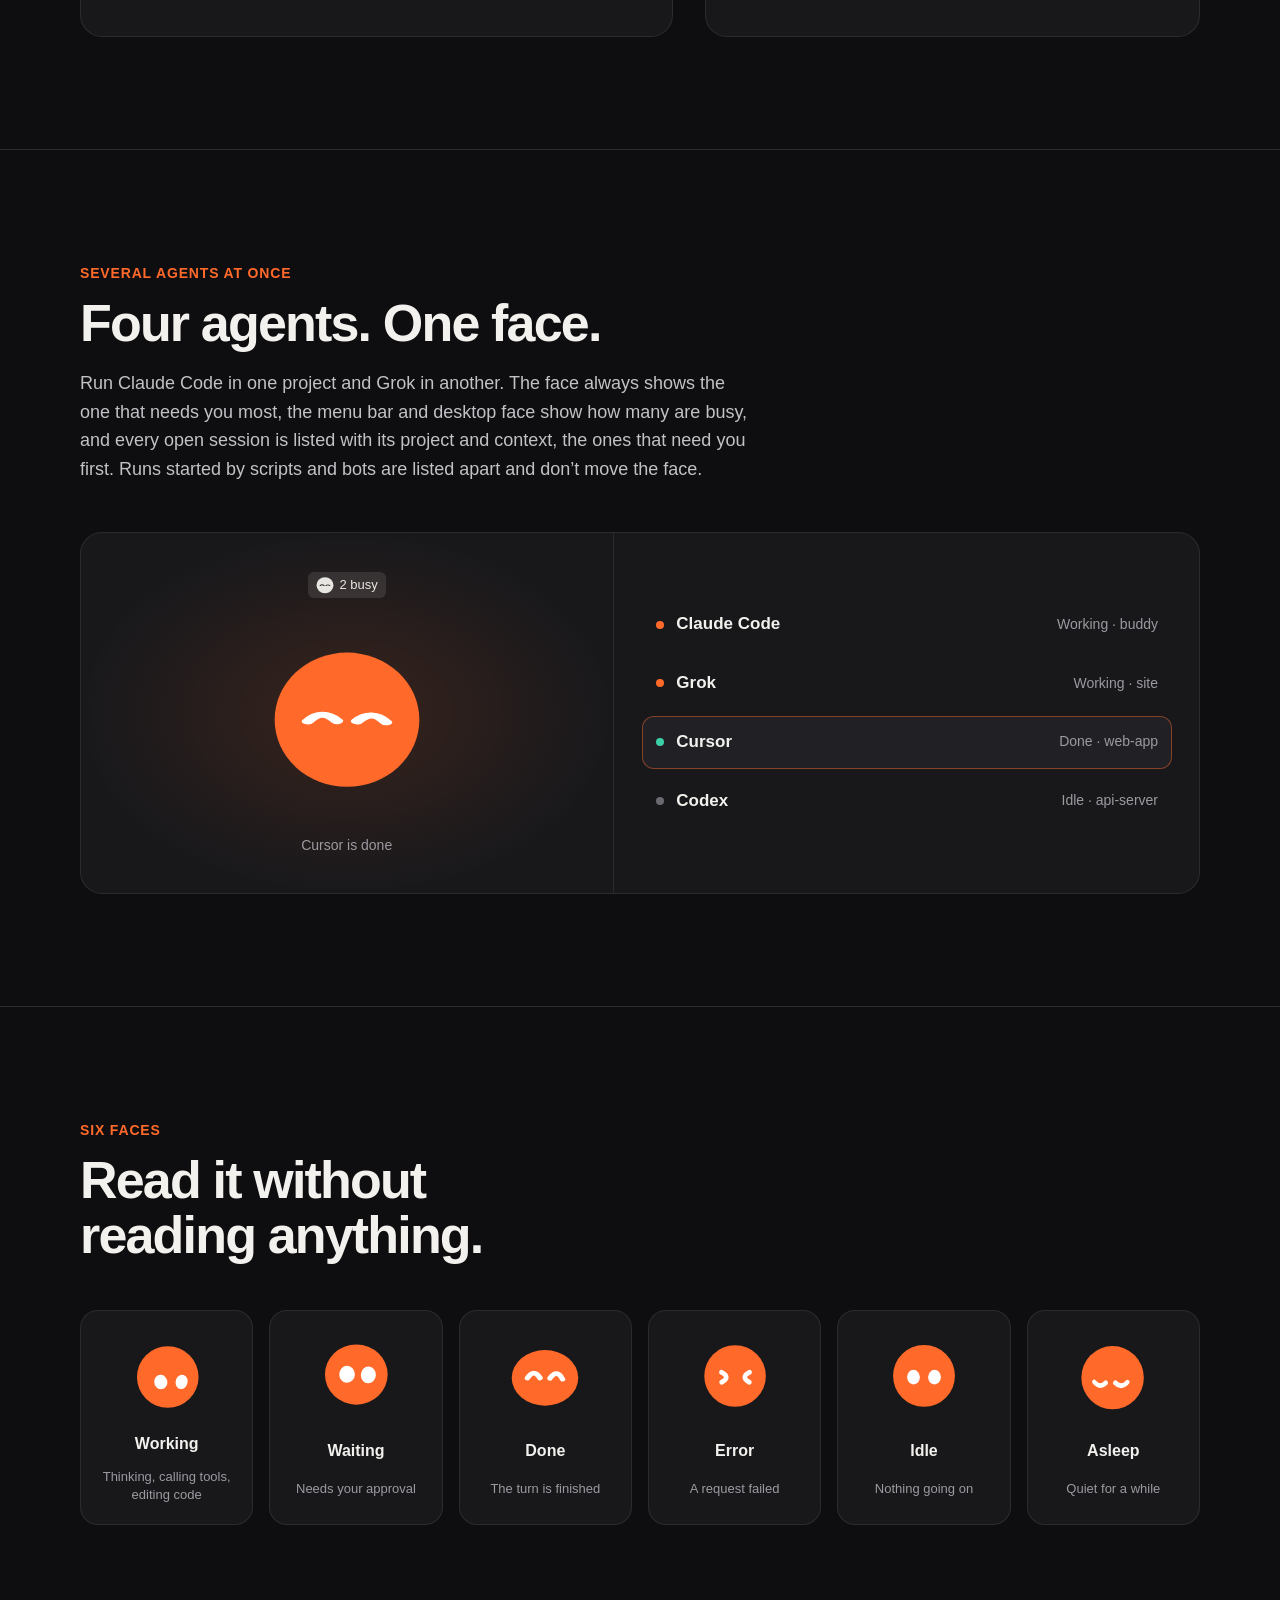
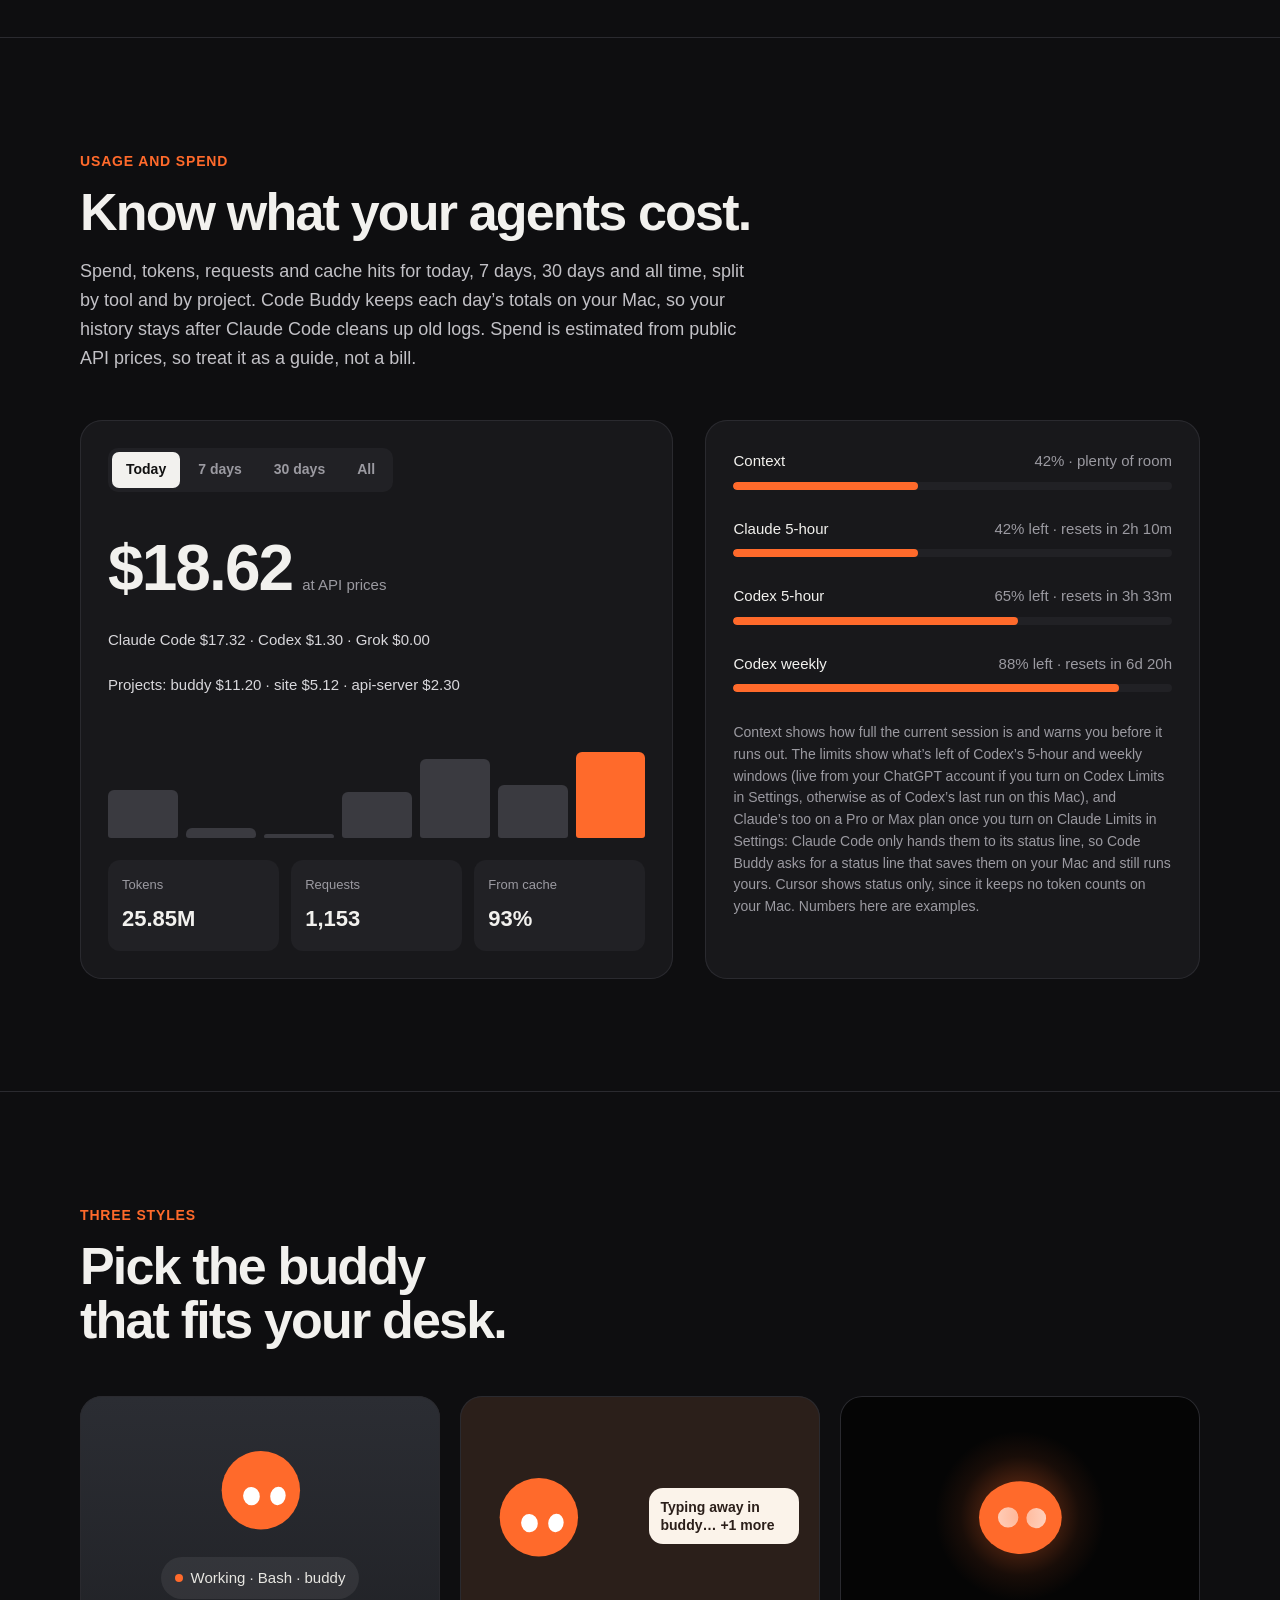
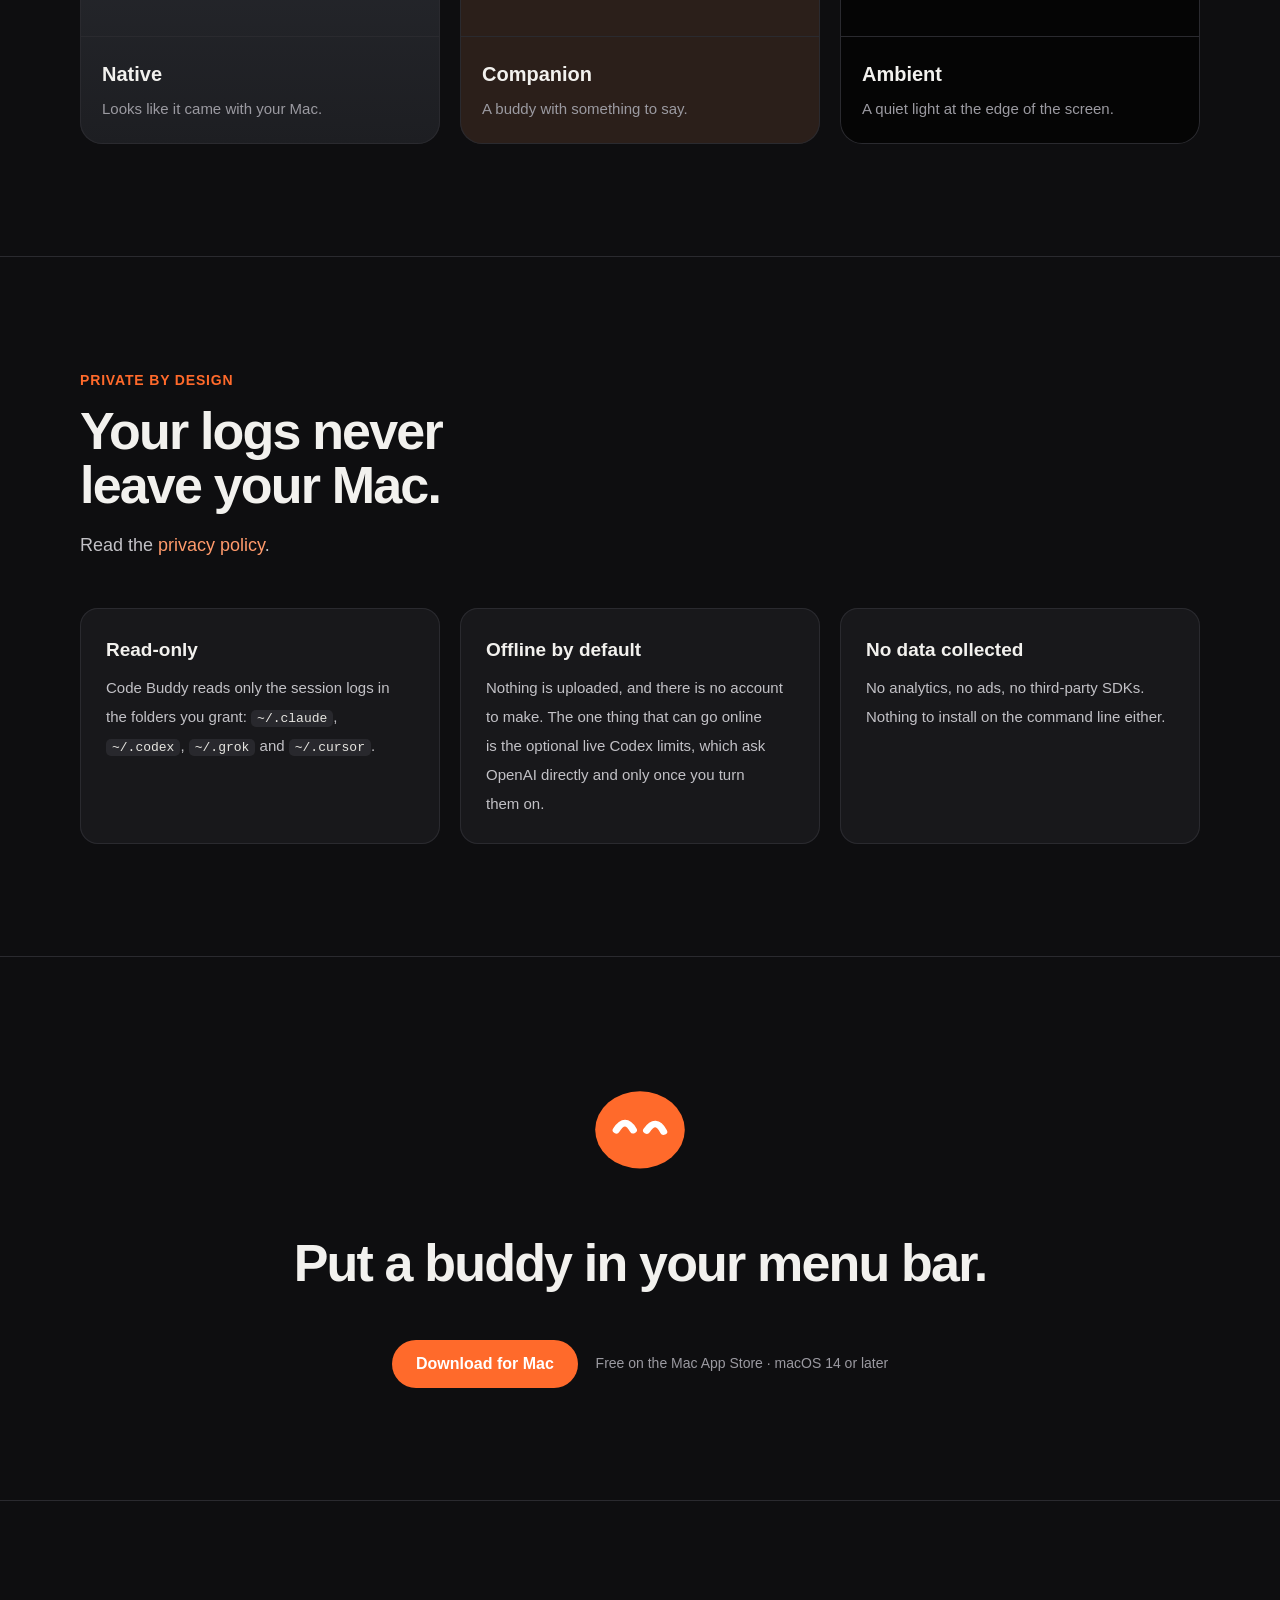
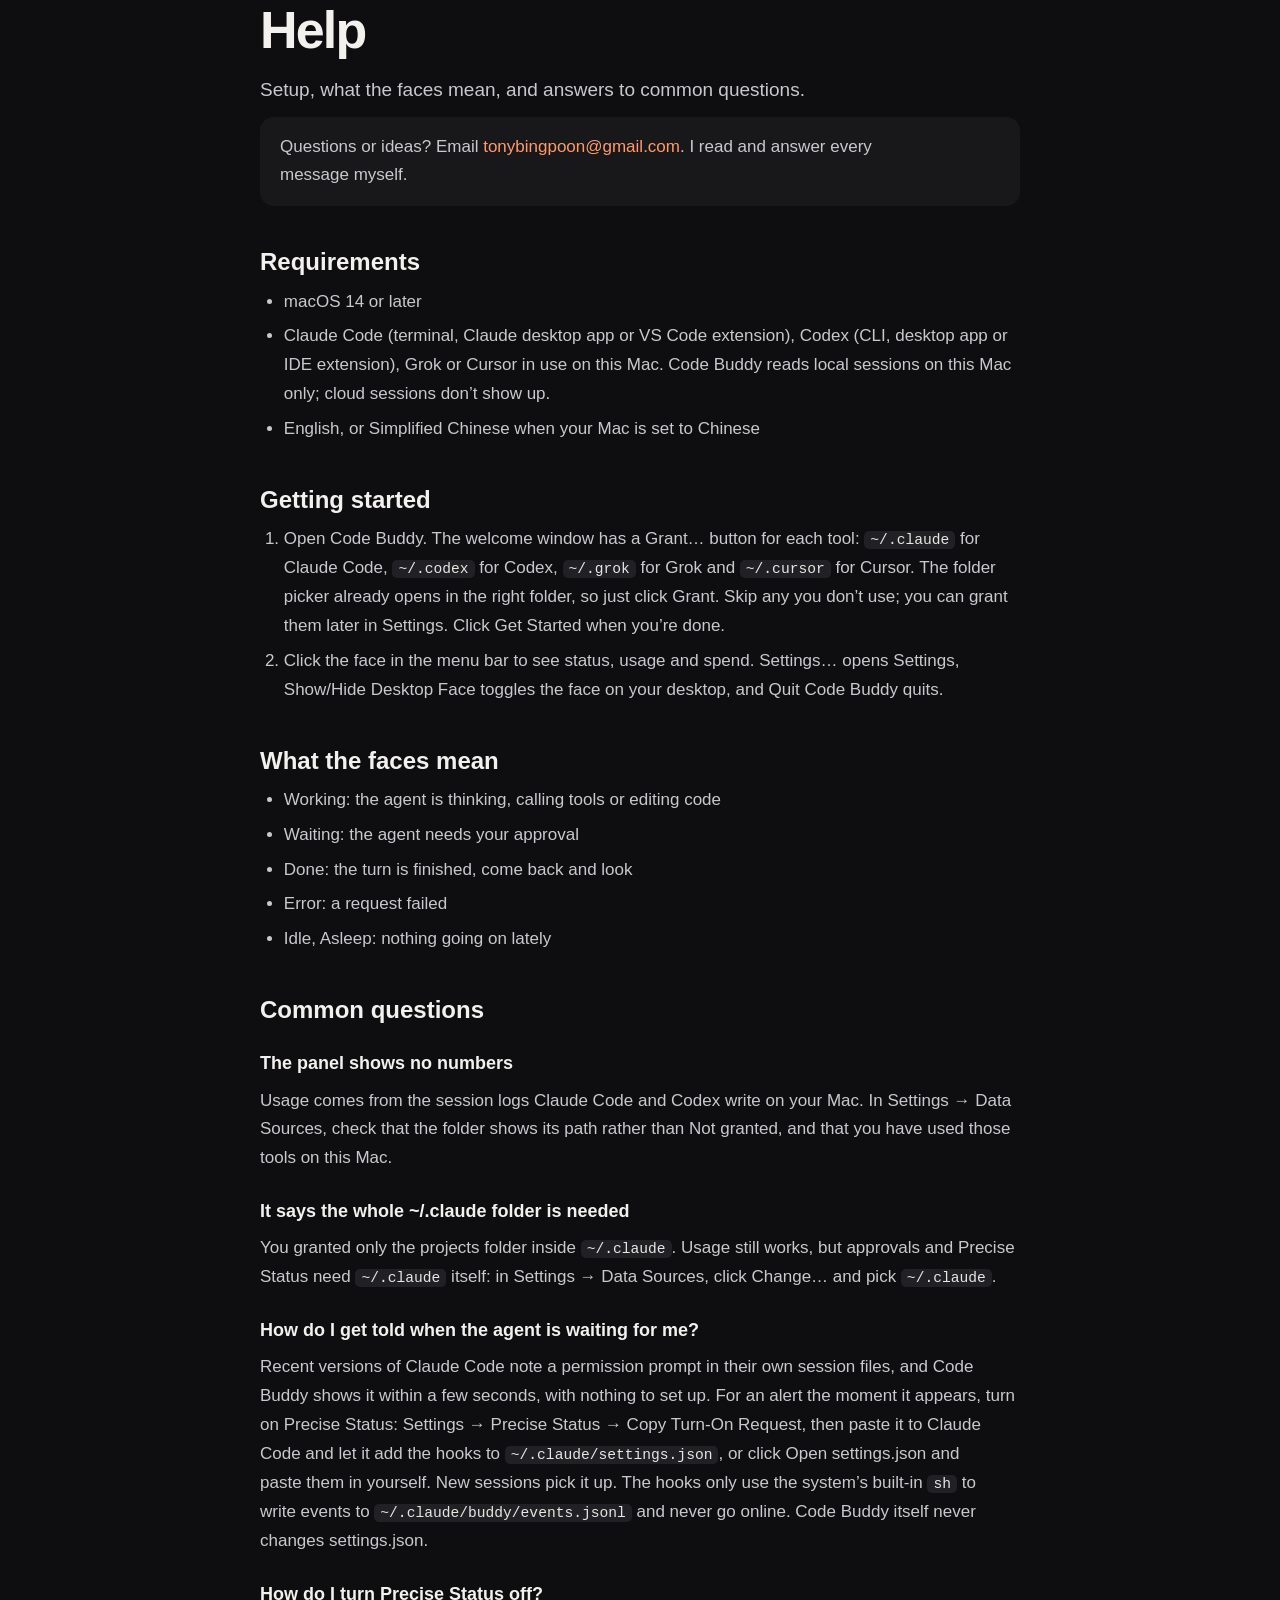
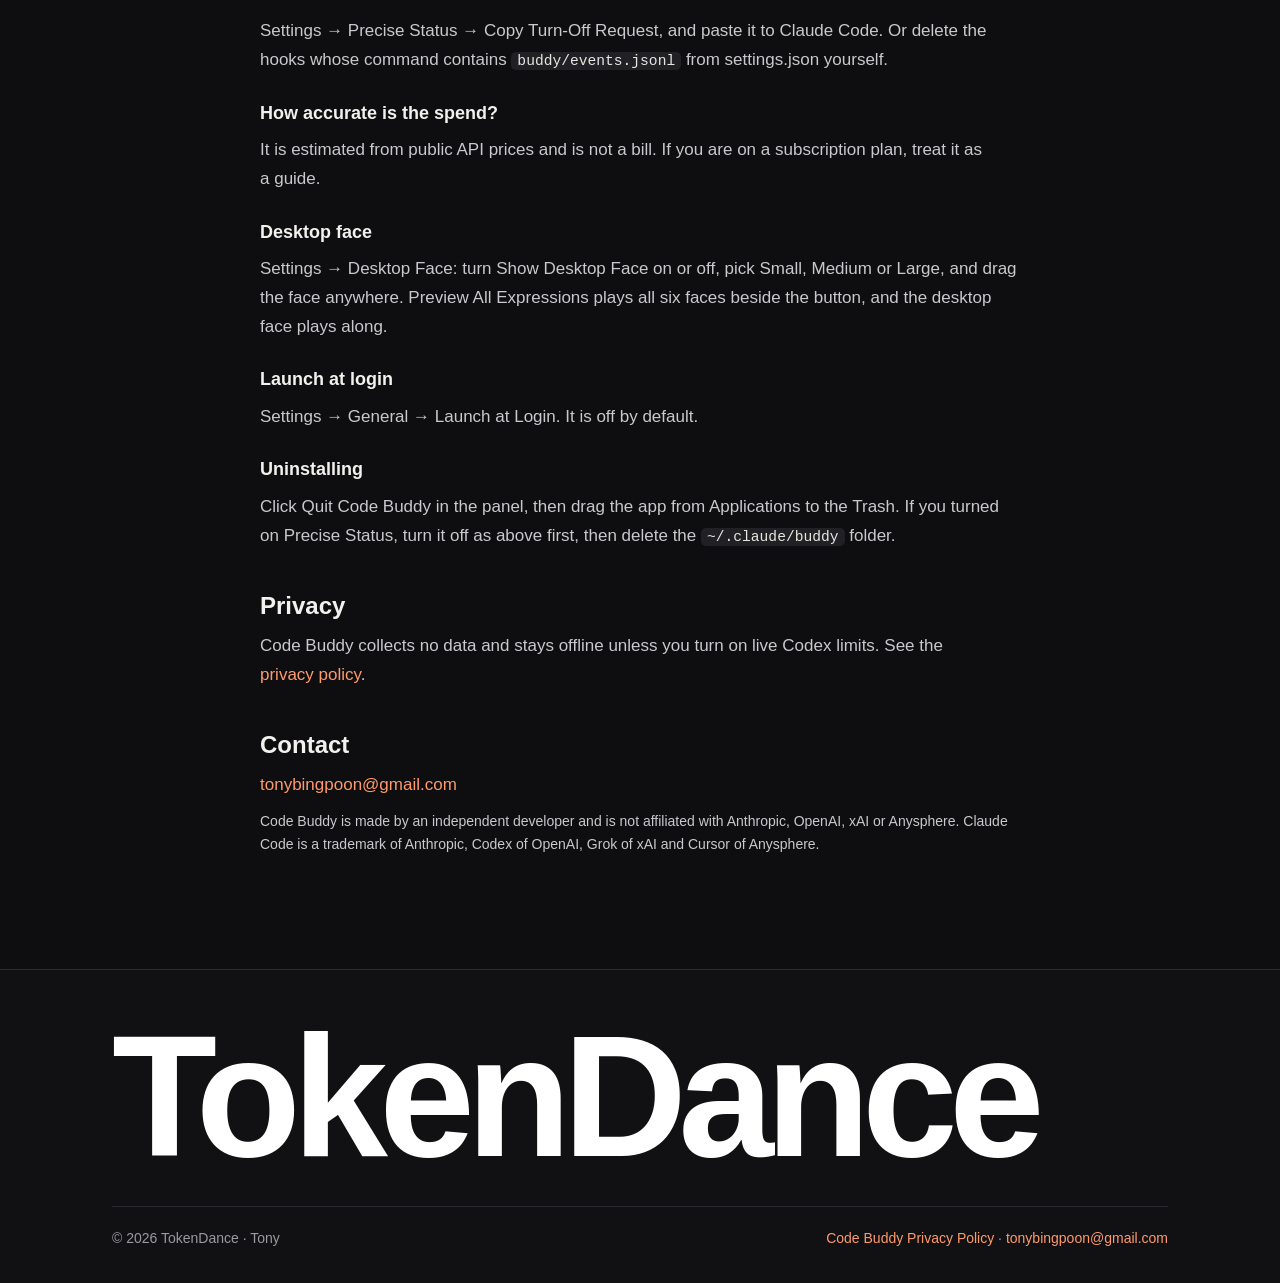
==== commit 5a486856: "Code Buddy: say offline by default, and describe the optional live Codex limits Co-Authored-By: Clau" ====
--- a/code-buddy/index.html
+++ b/code-buddy/index.html
@@ -6,7 +6,7 @@
     <title>Code Buddy – Agent Status: see Claude Code, Codex, Grok and Cursor in your Mac menu bar</title>
     <meta
       name="description"
-      content="Code Buddy is a free Mac menu bar app that shows whether your AI coding agents (Claude Code, Codex, Grok, Cursor) are working, waiting for your approval or done, tracks spend by tool and project, and notifies you when an agent needs you. Runs on your Mac, offline."
+      content="Code Buddy is a free Mac menu bar app that shows whether your AI coding agents (Claude Code, Codex, Grok, Cursor) are working, waiting for your approval or done, tracks spend by tool and project, and notifies you when an agent needs you. Runs on your Mac, offline by default."
     />
     <meta name="author" content="Tony" />
     <meta name="robots" content="index, follow" />
@@ -58,7 +58,7 @@
             "applicationCategory": "DeveloperApplication",
             "operatingSystem": "macOS 14 or later",
             "inLanguage": "en",
-            "description": "A free Mac menu bar app that shows whether your AI coding agents (Claude Code, Codex, Grok and Cursor) are working, waiting for your approval or done, with token usage and estimated spend by tool and project, and notifications when they need you. Runs locally with no network access and collects no data.",
+            "description": "A free Mac menu bar app that shows whether your AI coding agents (Claude Code, Codex, Grok and Cursor) are working, waiting for your approval or done, with token usage and estimated spend by tool and project, and notifications when they need you. Runs locally, offline by default, and collects no data.",
             "featureList": [
               "Menu bar face showing agent status: working, waiting, done, error, idle, asleep",
               "Supports Claude Code, Codex, Grok and Cursor",
@@ -69,7 +69,7 @@
               "Notifications when an agent waits for approval, a long run ends, or a limit runs low or resets",
               "Three styles: Native, Companion and Ambient",
               "Desktop face in three sizes",
-              "Read-only, offline, no data collected"
+              "Read-only, offline by default, no data collected"
             ],
             "offers": {
               "@type": "Offer",
@@ -239,7 +239,7 @@
             <div class="cb-meter"><p>Claude 5&#8209;hour<span>42% left · resets in 2h 10m</span></p><div class="track"><i data-v="42"></i></div></div>
             <div class="cb-meter"><p>Codex 5&#8209;hour<span>65% left · resets in 3h 33m</span></p><div class="track"><i data-v="65"></i></div></div>
             <div class="cb-meter"><p>Codex weekly<span>88% left · resets in 6d 20h</span></p><div class="track"><i data-v="88"></i></div></div>
-              <p class="cb-note">Context shows how full the current session is and warns you before it runs out. The limits show what’s left of Codex’s 5&#8209;hour and weekly windows, and Claude’s too on a Pro or Max plan once you turn on Claude Limits in Settings: Claude Code only hands them to its status line, so Code Buddy asks for a status line that saves them on your Mac and still runs yours. Cursor shows status only, since it keeps no token counts on your Mac. Numbers here are examples.</p>
+              <p class="cb-note">Context shows how full the current session is and warns you before it runs out. The limits show what’s left of Codex’s 5&#8209;hour and weekly windows (live from your ChatGPT account if you turn on Codex Limits in Settings, otherwise as of Codex’s last run on this Mac), and Claude’s too on a Pro or Max plan once you turn on Claude Limits in Settings: Claude Code only hands them to its status line, so Code Buddy asks for a status line that saves them on your Mac and still runs yours. Cursor shows status only, since it keeps no token counts on your Mac. Numbers here are examples.</p>
             </div>
           </div>
         </div>
@@ -270,7 +270,7 @@
           <div class="cb-head cb-reveal"><p class="kicker">Private by design</p><h2 id="privacy-h">Your logs never leave your Mac.</h2><p>Read the <a href="/code-buddy/privacy.html">privacy policy</a>.</p></div>
           <ul class="cb-points cb-reveal">
           <li><b>Read-only</b><span>Code Buddy reads only the session logs in the folders you grant: <code>~/.claude</code>, <code>~/.codex</code>, <code>~/.grok</code> and <code>~/.cursor</code>.</span></li>
-          <li><b>Offline</b><span>It has no network access. Nothing is uploaded, and there is no account to make.</span></li>
+          <li><b>Offline by default</b><span>Nothing is uploaded, and there is no account to make. The one thing that can go online is the optional live Codex limits, which ask OpenAI directly and only once you turn them on.</span></li>
           <li><b>No data collected</b><span>No analytics, no ads, no third&#8209;party SDKs. Nothing to install on the command line either.</span></li>
           </ul>
         </div>
@@ -367,7 +367,7 @@
           </p>
 
           <h2>Privacy</h2>
-          <p>Code Buddy collects no data and has no network access. See the <a href="/code-buddy/privacy.html">privacy policy</a>.</p>
+          <p>Code Buddy collects no data and stays offline unless you turn on live Codex limits. See the <a href="/code-buddy/privacy.html">privacy policy</a>.</p>
 
           <h2>Contact</h2>
           <p><a href="mailto:tonybingpoon@gmail.com?subject=Code%20Buddy">tonybingpoon@gmail.com</a></p>
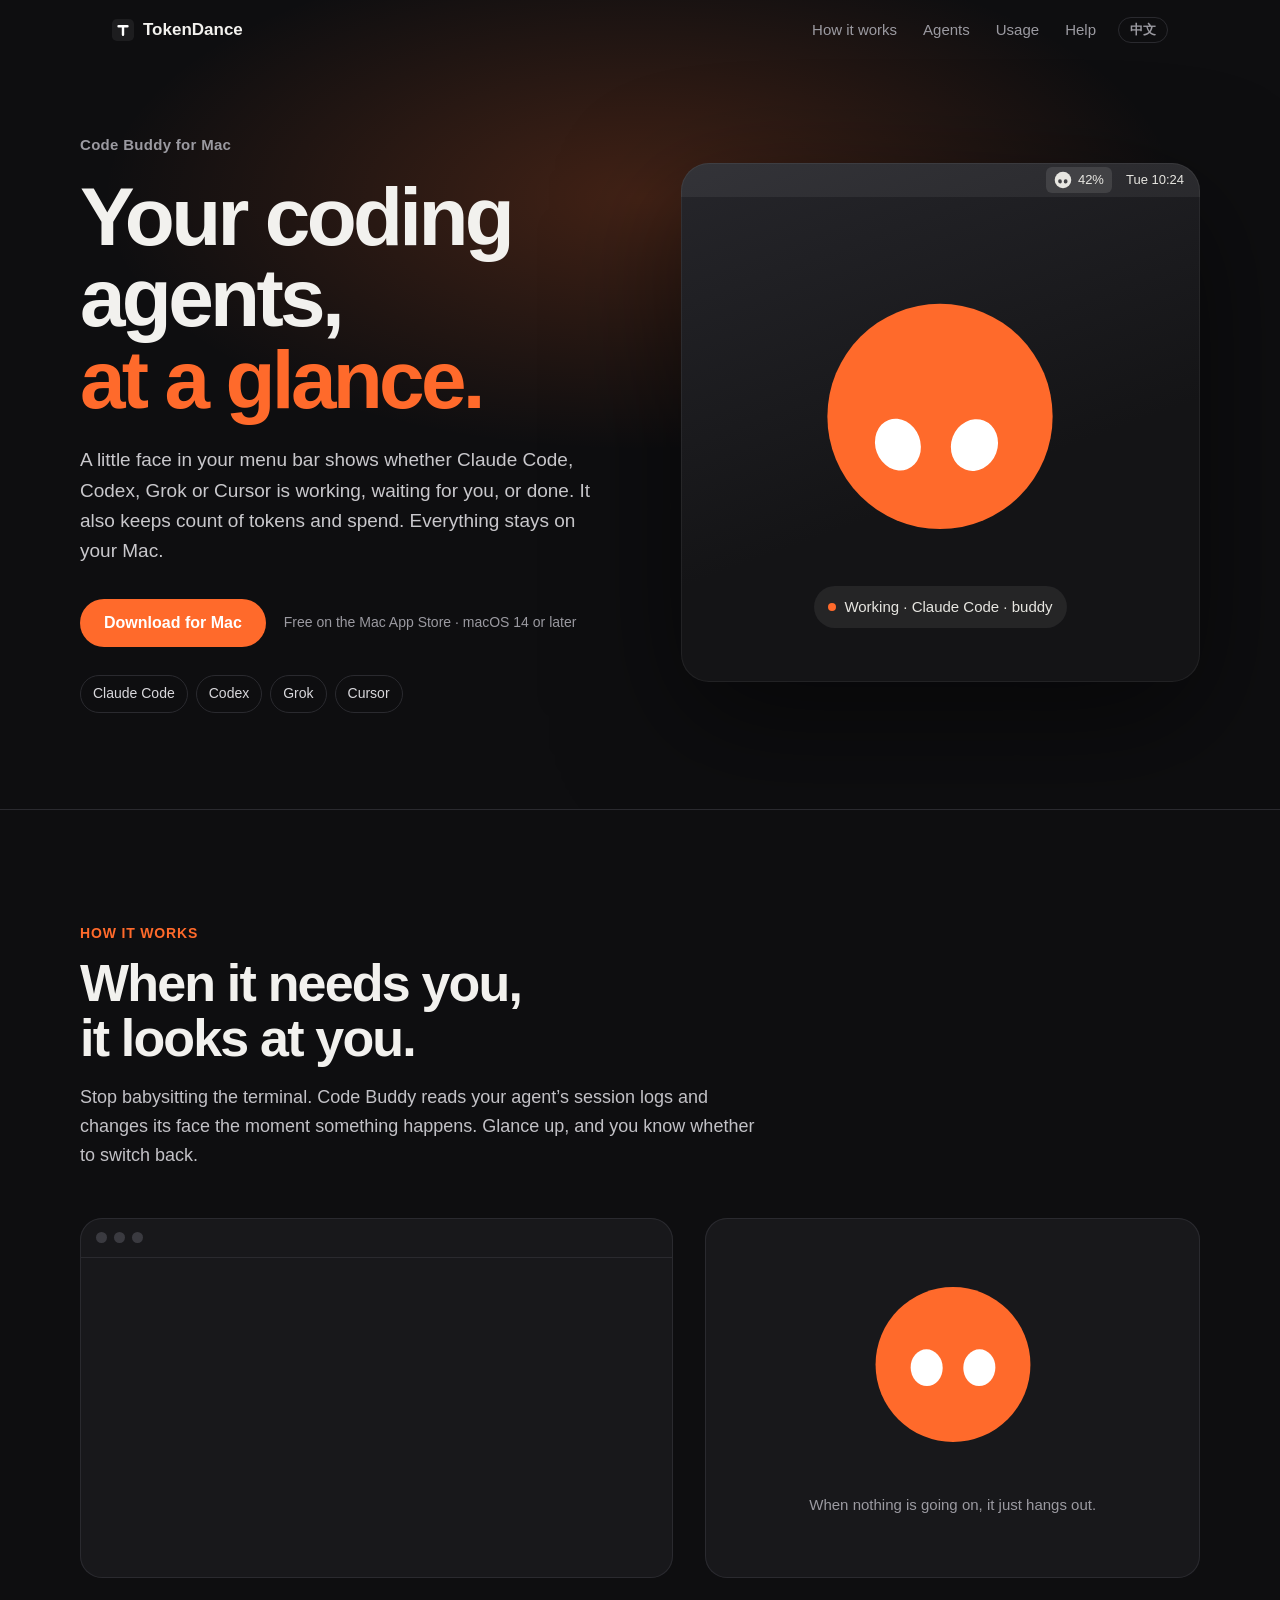
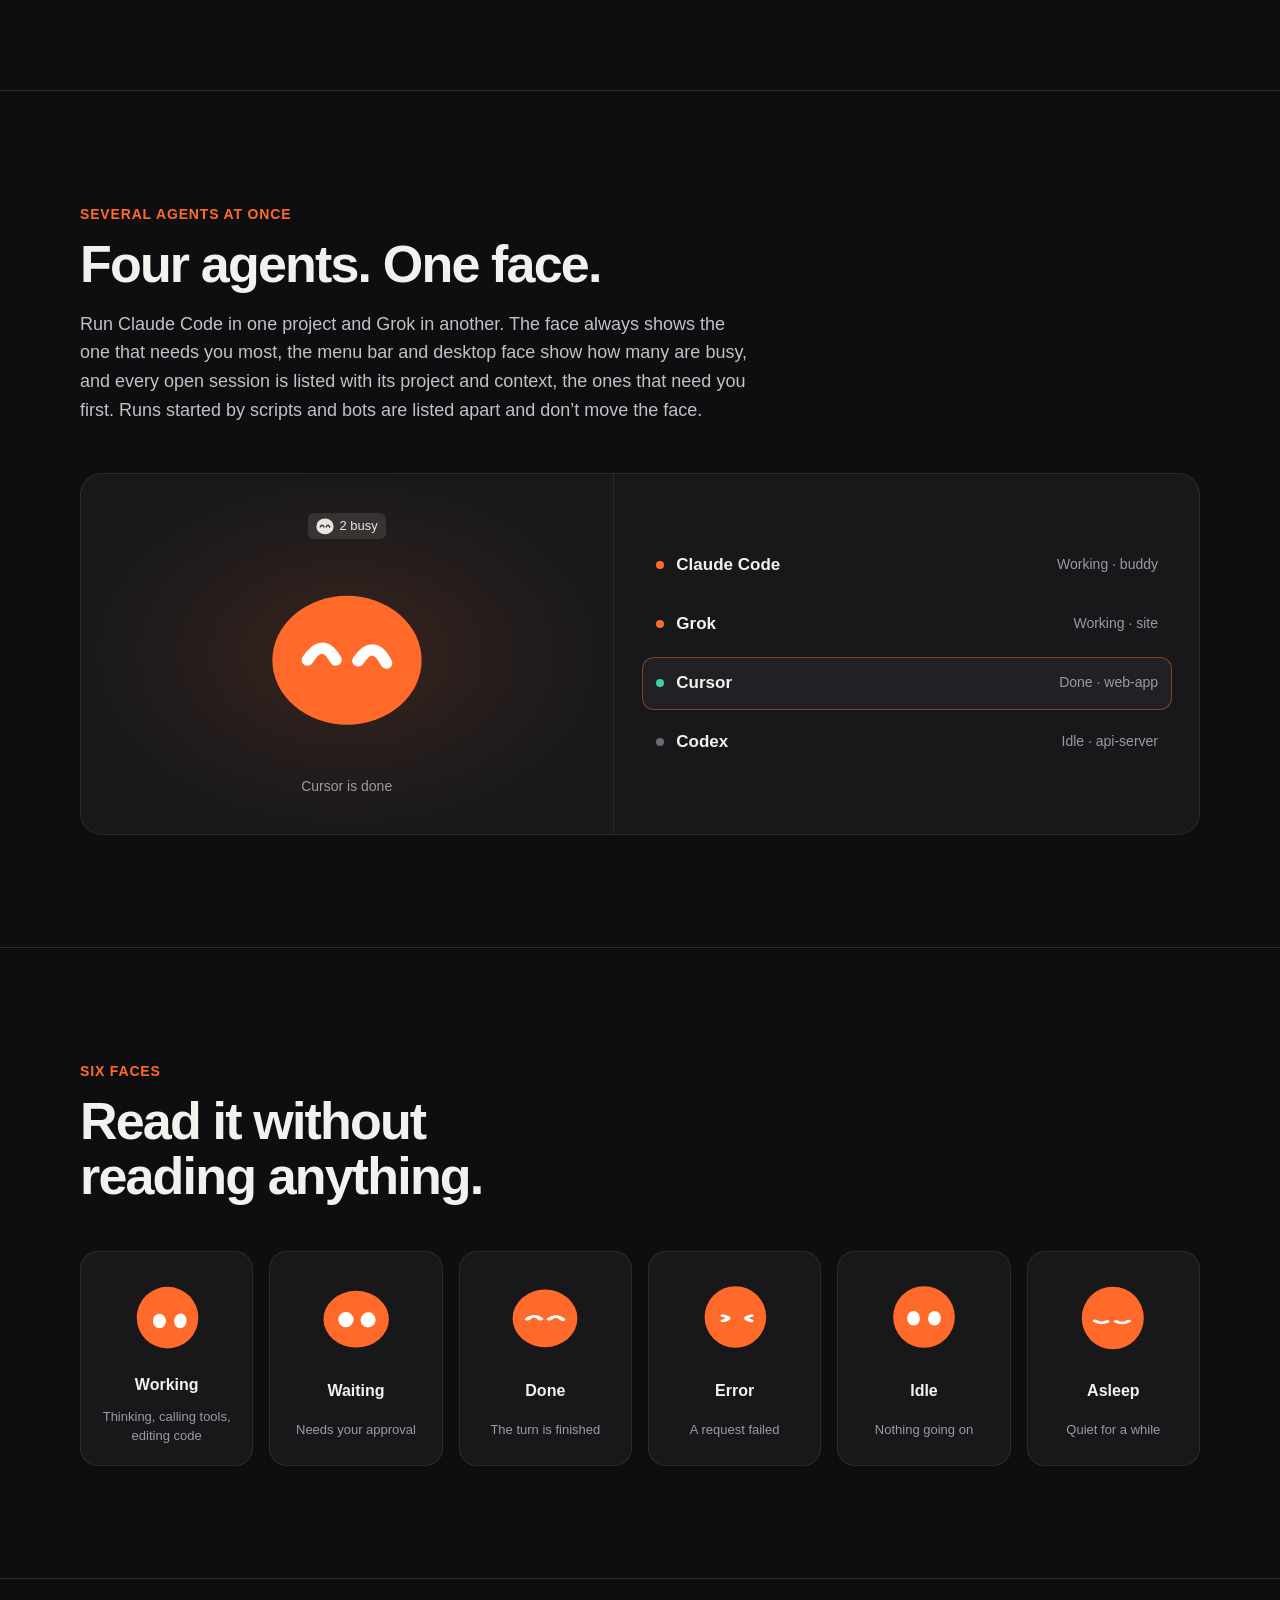
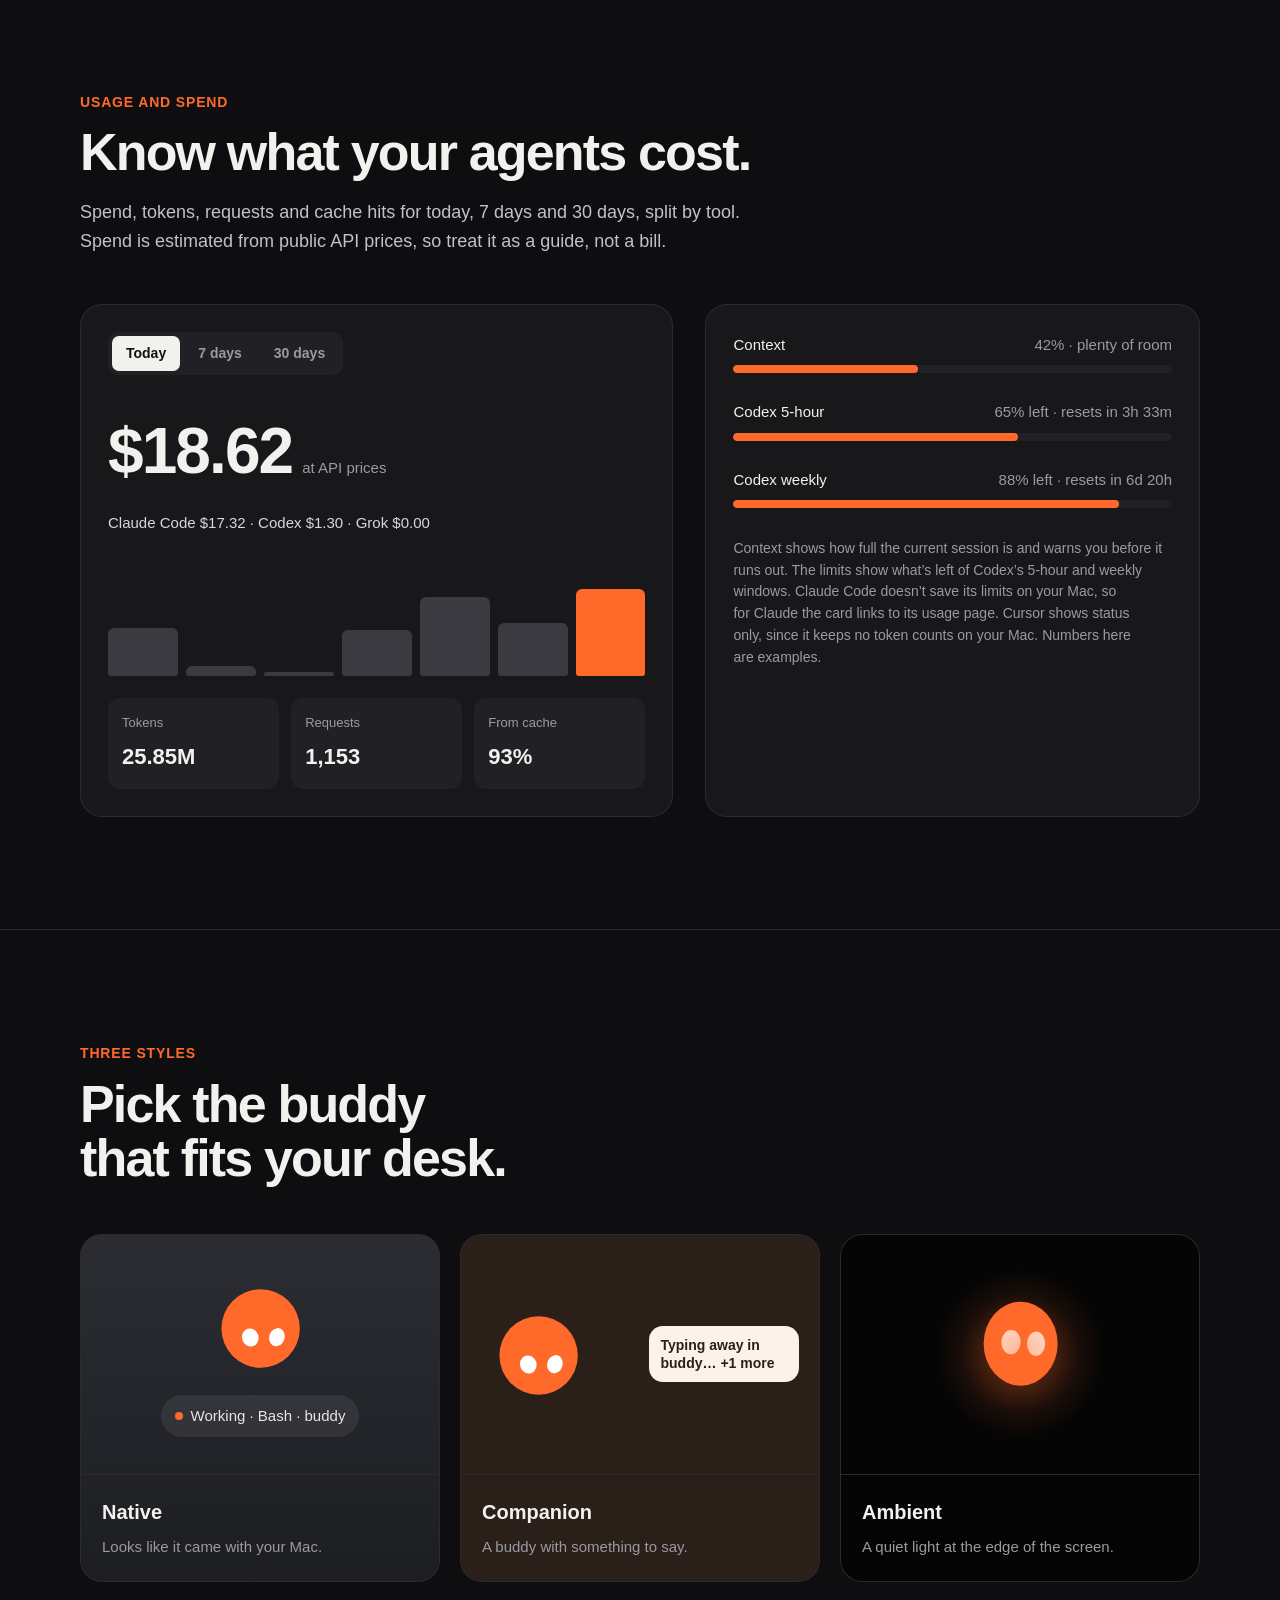
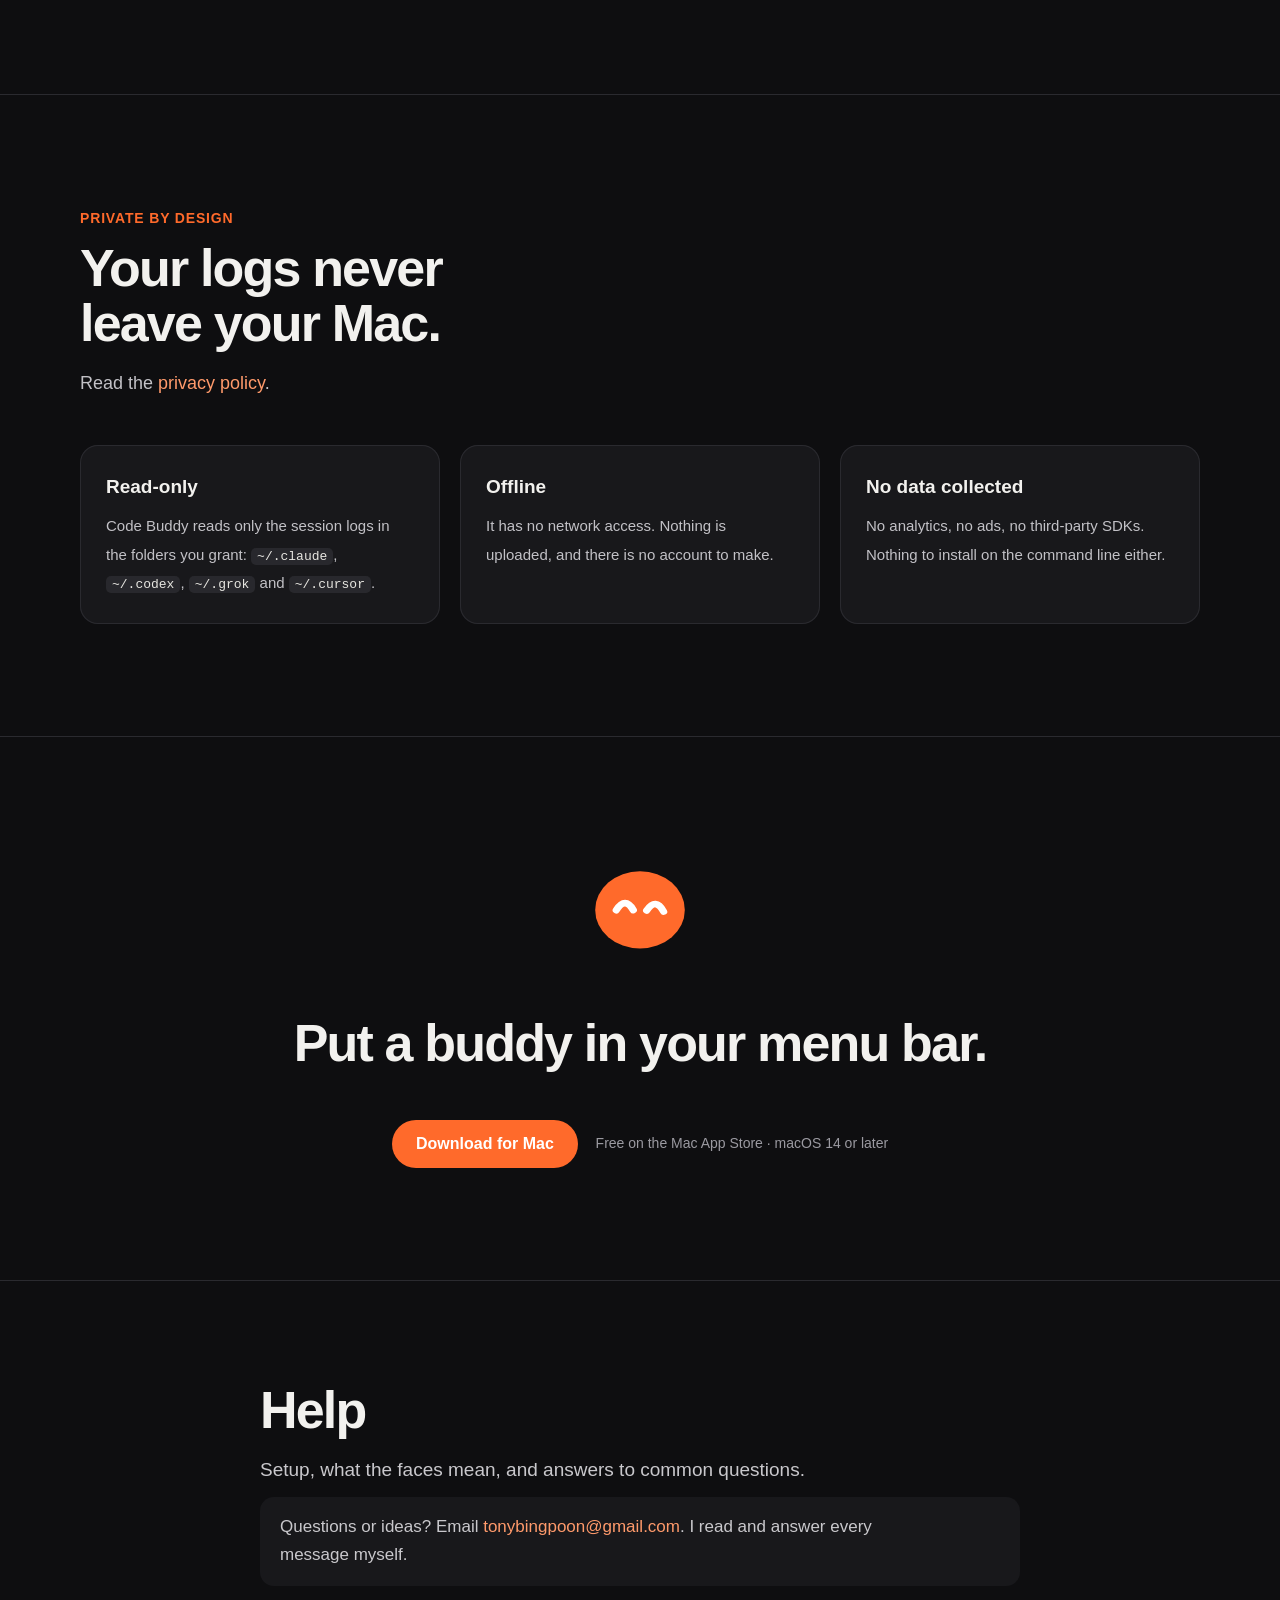
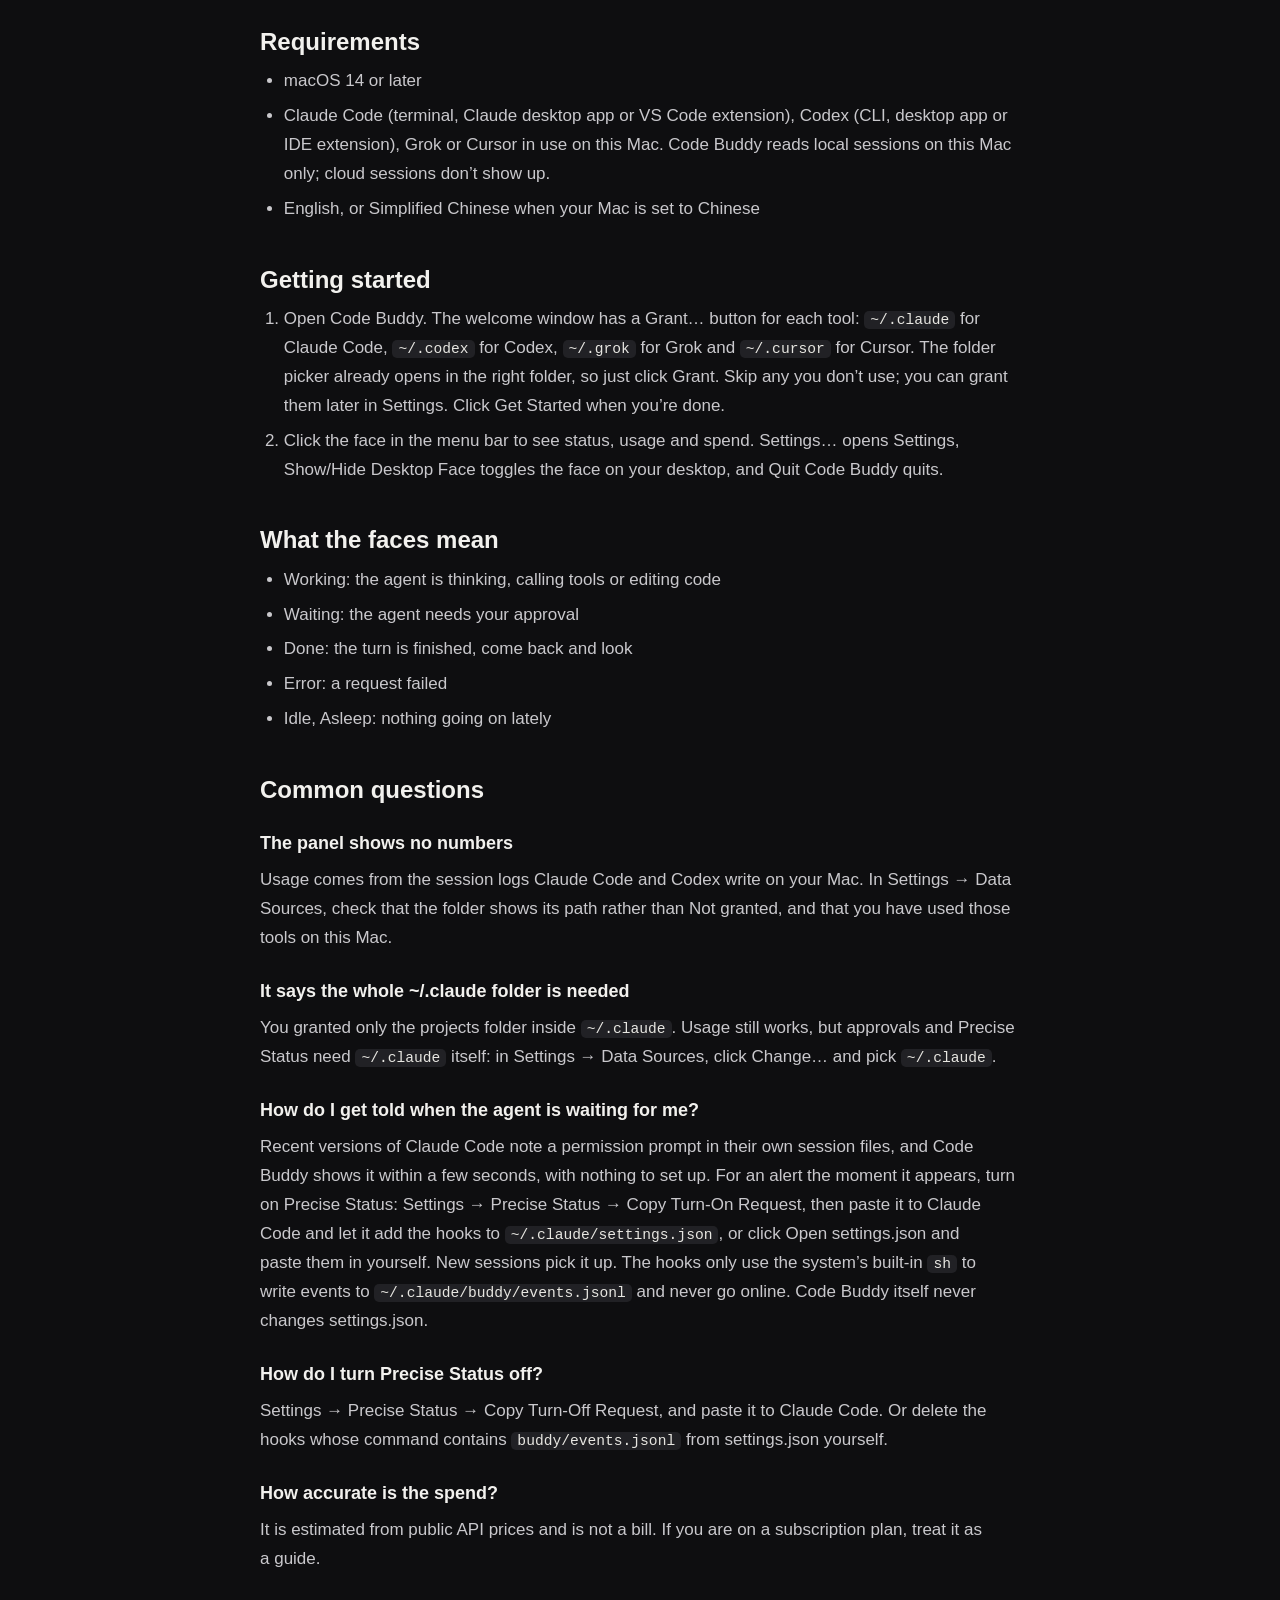
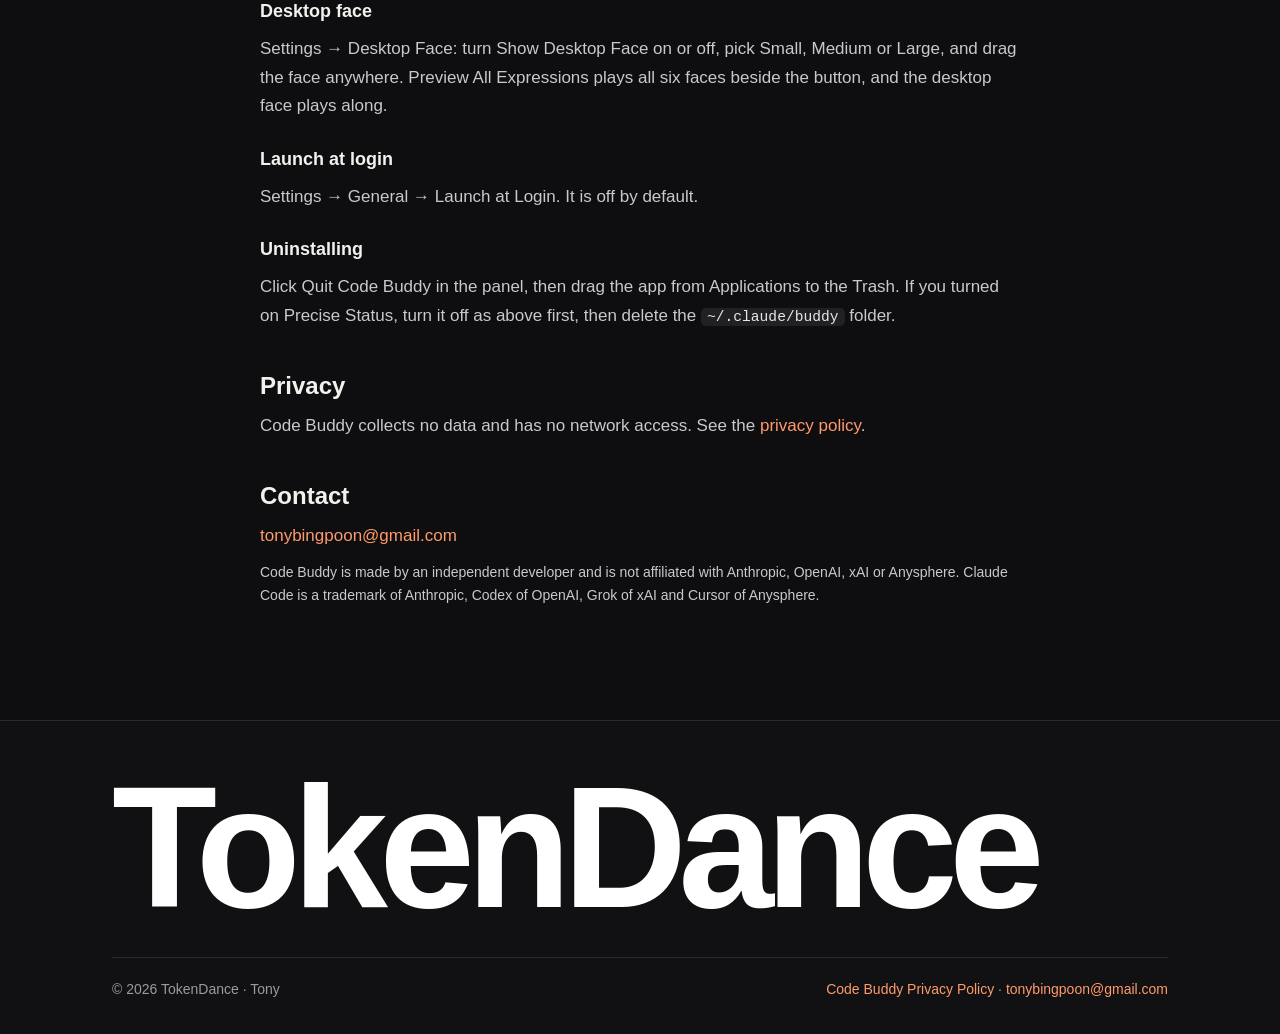
==== commit 05c4236a: "Add Speechless: product page, help and privacy policy (EN + ZH) - /speechless/ and /zh/speechless/: " ====
--- a/code-buddy/index.html
+++ b/code-buddy/index.html
@@ -6,7 +6,7 @@
     <title>Code Buddy – Agent Status: see Claude Code, Codex, Grok and Cursor in your Mac menu bar</title>
     <meta
       name="description"
-      content="Code Buddy is a free Mac menu bar app that shows whether your AI coding agents (Claude Code, Codex, Grok, Cursor) are working, waiting for your approval or done, tracks spend by tool and project, and notifies you when an agent needs you. Runs on your Mac, offline by default."
+      content="Code Buddy is a free Mac menu bar app that shows whether your AI coding agents (Claude Code, Codex, Grok, Cursor) are working, waiting for your approval or done, and tracks token usage and spend. Runs on your Mac, offline."
     />
     <meta name="author" content="Tony" />
     <meta name="robots" content="index, follow" />
@@ -17,7 +17,7 @@
     <link rel="alternate" hreflang="x-default" href="https://tokendance.life/code-buddy/" />
     <link rel="icon" type="image/svg+xml" href="/assets/apps/code-buddy-icon.svg?v=20261103b" />
     <link rel="apple-touch-icon" href="/apple-touch-icon.png?v=20261022b" />
-    <link rel="stylesheet" href="/styles.css?v=20261104b" />
+    <link rel="stylesheet" href="/styles.css?v=20261124a" />
     <link rel="stylesheet" href="/code-buddy/cb.css?v=20261103b" />
     <meta name="apple-itunes-app" content="app-id=6825784479" />
 
@@ -58,18 +58,16 @@
             "applicationCategory": "DeveloperApplication",
             "operatingSystem": "macOS 14 or later",
             "inLanguage": "en",
-            "description": "A free Mac menu bar app that shows whether your AI coding agents (Claude Code, Codex, Grok and Cursor) are working, waiting for your approval or done, with token usage and estimated spend by tool and project, and notifications when they need you. Runs locally, offline by default, and collects no data.",
+            "description": "A free Mac menu bar app that shows whether your AI coding agents (Claude Code, Codex, Grok and Cursor) are working, waiting for your approval or done, with token usage and estimated spend. Runs locally with no network access and collects no data.",
             "featureList": [
               "Menu bar face showing agent status: working, waiting, done, error, idle, asleep",
               "Supports Claude Code, Codex, Grok and Cursor",
               "Shows the agent that needs you most when several run at once",
-              "Spend, tokens, requests and cache hits for today, 7 days, 30 days and all time, split by tool and by project",
-              "History kept on your Mac after old logs are cleaned up",
-              "Every open session with its context use, and what's left of Claude's and Codex's 5-hour and weekly limits",
-              "Notifications when an agent waits for approval, a long run ends, or a limit runs low or resets",
+              "Spend, tokens, requests and cache hits for today, 7 and 30 days, split by tool",
+              "Every open session with its context use, and what's left of Codex's 5-hour and weekly limits",
               "Three styles: Native, Companion and Ambient",
               "Desktop face in three sizes",
-              "Read-only, offline by default, no data collected"
+              "Read-only, offline, no data collected"
             ],
             "offers": {
               "@type": "Offer",
@@ -168,7 +166,7 @@
           <div>
             <p class="cb-eyebrow">Code Buddy for Mac</p>
             <h1>Your coding agents, <em>at a glance.</em></h1>
-            <p class="cb-lead">A little face in your menu bar shows whether Claude Code, Codex, Grok or Cursor is working, waiting for you, or done. It also counts tokens and spend by project, and taps you on the shoulder with a notification when you’re looking elsewhere. Everything stays on your Mac.</p>
+            <p class="cb-lead">A little face in your menu bar shows whether Claude Code, Codex, Grok or Cursor is working, waiting for you, or done. It also keeps count of tokens and spend. Everything stays on your Mac.</p>
             <div class="cb-cta"><a class="btn btn-orange magnetic" href="https://apps.apple.com/app/code-buddy-agent-status/id6825784479" rel="noopener" target="_blank">Download for Mac</a><small>Free on the Mac App Store · macOS 14 or later</small></div>
             <ul class="cb-agents" aria-label="Works with"><li>Claude Code</li><li>Codex</li><li>Grok</li><li>Cursor</li></ul>
           </div>
@@ -181,7 +179,7 @@
 
       <section class="cb-section" id="how" aria-labelledby="how-h">
         <div class="cb-wrap">
-          <div class="cb-head cb-reveal"><p class="kicker">How it works</p><h2 id="how-h">When it needs you, it looks at you.</h2><p>Stop babysitting the terminal. Code Buddy reads your agent’s session logs and changes its face the moment something happens. Glance up, and you know whether to switch back. Not looking? A notification tells you when a session waits for your approval, a long run finishes, or a limit is about to run out.</p></div>
+          <div class="cb-head cb-reveal"><p class="kicker">How it works</p><h2 id="how-h">When it needs you, it looks at you.</h2><p>Stop babysitting the terminal. Code Buddy reads your agent’s session logs and changes its face the moment something happens. Glance up, and you know whether to switch back.</p></div>
           <div class="cb-split cb-reveal" id="cb-turn" aria-hidden="true">
             <div class="cb-card cb-term"><div class="cb-term-bar"><span></span><span></span><span></span></div><ol></ol></div>
             <div class="cb-card cb-watch"><svg class="face" viewBox="0 0 200 200" aria-hidden="true"></svg><p></p></div>
@@ -224,22 +222,20 @@
 
       <section class="cb-section" id="usage" aria-labelledby="usage-h">
         <div class="cb-wrap">
-          <div class="cb-head cb-reveal"><p class="kicker">Usage and spend</p><h2 id="usage-h">Know what your agents cost.</h2><p>Spend, tokens, requests and cache hits for today, 7 days, 30 days and all time, split by tool and by project. Code Buddy keeps each day’s totals on your Mac, so your history stays after Claude Code cleans up old logs. Spend is estimated from public API prices, so treat it as a guide, not a bill.</p></div>
+          <div class="cb-head cb-reveal"><p class="kicker">Usage and spend</p><h2 id="usage-h">Know what your agents cost.</h2><p>Spend, tokens, requests and cache hits for today, 7 days and 30 days, split by tool. Spend is estimated from public API prices, so treat it as a guide, not a bill.</p></div>
           <div class="cb-split cb-reveal">
             <div class="cb-card cb-usage" id="cb-usage" aria-hidden="true">
-              <div class="cb-tabs"><span class="on">Today</span><span>7 days</span><span>30 days</span><span>All</span></div>
+              <div class="cb-tabs"><span class="on">Today</span><span>7 days</span><span>30 days</span></div>
               <p class="cb-spend"><b>$18.62</b><small>at API prices</small></p>
               <p class="cb-by-tool">Claude Code $17.32 · Codex $1.30 · Grok $0.00</p>
-              <p class="cb-by-project">Projects: buddy $11.20 · site $5.12 · api-server $2.30</p>
               <div class="cb-bars"><i></i><i></i><i></i><i></i><i></i><i></i><i></i></div>
               <dl class="cb-stats"><div><dt>Tokens</dt><dd>25.85M</dd></div><div><dt>Requests</dt><dd>1,153</dd></div><div><dt>From cache</dt><dd>93%</dd></div></dl>
             </div>
             <div class="cb-card cb-meters" id="cb-meters">
             <div class="cb-meter"><p>Context<span>42% · plenty of room</span></p><div class="track"><i data-v="42"></i></div></div>
-            <div class="cb-meter"><p>Claude 5&#8209;hour<span>42% left · resets in 2h 10m</span></p><div class="track"><i data-v="42"></i></div></div>
             <div class="cb-meter"><p>Codex 5&#8209;hour<span>65% left · resets in 3h 33m</span></p><div class="track"><i data-v="65"></i></div></div>
             <div class="cb-meter"><p>Codex weekly<span>88% left · resets in 6d 20h</span></p><div class="track"><i data-v="88"></i></div></div>
-              <p class="cb-note">Context shows how full the current session is and warns you before it runs out. The limits show what’s left of Codex’s 5&#8209;hour and weekly windows (live from your ChatGPT account if you turn on Codex Limits in Settings, otherwise as of Codex’s last run on this Mac), and Claude’s too on a Pro or Max plan once you turn on Claude Limits in Settings: Claude Code only hands them to its status line, so Code Buddy asks for a status line that saves them on your Mac and still runs yours. Cursor shows status only, since it keeps no token counts on your Mac. Numbers here are examples.</p>
+              <p class="cb-note">Context shows how full the current session is and warns you before it runs out. The limits show what’s left of Codex’s 5&#8209;hour and weekly windows. Claude Code doesn’t save its limits on your Mac, so for Claude the card links to its usage page. Cursor shows status only, since it keeps no token counts on your Mac. Numbers here are examples.</p>
             </div>
           </div>
         </div>
@@ -270,7 +266,7 @@
           <div class="cb-head cb-reveal"><p class="kicker">Private by design</p><h2 id="privacy-h">Your logs never leave your Mac.</h2><p>Read the <a href="/code-buddy/privacy.html">privacy policy</a>.</p></div>
           <ul class="cb-points cb-reveal">
           <li><b>Read-only</b><span>Code Buddy reads only the session logs in the folders you grant: <code>~/.claude</code>, <code>~/.codex</code>, <code>~/.grok</code> and <code>~/.cursor</code>.</span></li>
-          <li><b>Offline by default</b><span>Nothing is uploaded, and there is no account to make. The one thing that can go online is the optional live Codex limits, which ask OpenAI directly and only once you turn them on.</span></li>
+          <li><b>Offline</b><span>It has no network access. Nothing is uploaded, and there is no account to make.</span></li>
           <li><b>No data collected</b><span>No analytics, no ads, no third&#8209;party SDKs. Nothing to install on the command line either.</span></li>
           </ul>
         </div>
@@ -367,7 +363,7 @@
           </p>
 
           <h2>Privacy</h2>
-          <p>Code Buddy collects no data and stays offline unless you turn on live Codex limits. See the <a href="/code-buddy/privacy.html">privacy policy</a>.</p>
+          <p>Code Buddy collects no data and has no network access. See the <a href="/code-buddy/privacy.html">privacy policy</a>.</p>
 
           <h2>Contact</h2>
           <p><a href="mailto:tonybingpoon@gmail.com?subject=Code%20Buddy">tonybingpoon@gmail.com</a></p>
--- a/styles.css
+++ b/styles.css
@@ -1994,6 +1994,292 @@
   width: var(--w);
 }
 
+/* ---------- Speechless story ---------- */
+.spx {
+  background: #f1f1ef;
+  color: #0b0b0b;
+}
+
+.spx .story-kicker {
+  opacity: 0.72;
+}
+
+.spx .story-steps p,
+.spx .story-fine {
+  opacity: 0.74;
+}
+
+.spx-box {
+  background: #0b0b0b;
+  color: #fff;
+  font-size: 15px;
+}
+
+.spx-box .s0,
+.spx-box .s2 {
+  padding: 0;
+}
+
+.spx-field,
+.spx-chat {
+  position: absolute;
+  inset: 26px 26px auto;
+}
+
+.spx-field small,
+.spx-chat small,
+.spx-label {
+  color: #a5a5a9;
+  font-size: 13px;
+  font-weight: 600;
+}
+
+.spx-field p {
+  min-height: 118px;
+  margin-top: 8px;
+  padding: 16px 20px;
+  border-radius: 22px;
+  background: #1c1c1e;
+  font-size: 21px;
+  line-height: 1.45;
+}
+
+.spx-field i {
+  display: inline-block;
+  width: 2px;
+  height: 1.1em;
+  margin-left: 2px;
+  background: #fff;
+  vertical-align: -0.18em;
+}
+
+.spx-kb {
+  position: absolute;
+  inset: auto 0 0;
+  height: 282px;
+  border-top: 1px solid rgba(255, 255, 255, 0.12);
+}
+
+.spx-kb canvas {
+  display: block;
+  width: 100%;
+  height: 208px;
+}
+
+.spx-keys {
+  display: grid;
+  grid-template-columns: 54px 46px minmax(0, 1fr) 54px 88px;
+  gap: 6px;
+  padding: 0 14px;
+}
+
+.spx-keys span {
+  display: grid;
+  place-items: center;
+  height: 46px;
+  border-radius: 9px;
+  background: #2c2c2e;
+  font-size: 15px;
+}
+
+.spx-keys .go {
+  background: #fff;
+  color: #000;
+  font-weight: 600;
+}
+
+/* scene 1: what you say, what it types */
+.spx-box .s1 {
+  display: grid;
+  align-content: center;
+  justify-items: start;
+}
+
+.spx-said,
+.spx-typed {
+  margin-top: 6px;
+  font-size: 24px;
+  line-height: 1.45;
+}
+
+.spx-said {
+  color: #c4c4c8;
+}
+
+.spx-said s {
+  text-decoration-color: transparent;
+  text-decoration-thickness: 2px;
+  transition: color 0.5s, text-decoration-color 0.5s;
+}
+
+[data-scene="1"] .spx-said s {
+  color: #7c7c80;
+  text-decoration-color: #7c7c80;
+  transition-delay: 1.1s;
+}
+
+.spx-ell {
+  display: flex;
+  gap: 9px;
+  margin: 30px 0;
+}
+
+.spx-ell i {
+  width: 11px;
+  height: 11px;
+  border-radius: 50%;
+  background: #fff;
+}
+
+.spx-typed {
+  font-weight: 600;
+  opacity: 0;
+  transform: translateY(8px);
+  transition: opacity 0.5s, transform 0.5s var(--ease);
+}
+
+[data-scene="1"] .spx-typed {
+  opacity: 1;
+  transform: none;
+  transition-delay: 2s;
+}
+
+/* scene 2: slide up */
+.spx-chat p {
+  width: fit-content;
+  max-width: 300px;
+  margin: 14px 0 0 auto;
+  padding: 12px 18px;
+  border-radius: 22px 22px 6px 22px;
+  background: #fff;
+  color: #000;
+  font-size: 18px;
+  line-height: 1.4;
+  opacity: 0;
+  transform: translateY(16px);
+  transition: opacity 0.35s, transform 0.5s var(--ease);
+}
+
+[data-zone="sent"] .spx-chat p {
+  opacity: 1;
+  transform: none;
+}
+
+.spx-zones {
+  position: absolute;
+  inset: 10px 14px auto;
+  z-index: 1;
+  display: grid;
+  grid-template-columns: 1fr 1fr;
+  gap: 8px;
+  opacity: 0;
+  transition: opacity 0.25s;
+}
+
+[data-zone="hold"] .spx-zones,
+[data-zone="left"] .spx-zones,
+[data-zone="right"] .spx-zones {
+  opacity: 1;
+}
+
+.spx-zones span {
+  display: grid;
+  place-items: center;
+  height: 44px;
+  border-radius: 22px;
+  background: #2c2c2e;
+  font-weight: 600;
+  transition: background 0.25s, color 0.25s;
+}
+
+[data-zone="left"] .spx-zones .l,
+[data-zone="right"] .spx-zones .r {
+  background: #fff;
+  color: #000;
+}
+
+.spx-thumb {
+  position: absolute;
+  left: 50%;
+  top: 128px;
+  z-index: 2;
+  width: 54px;
+  height: 54px;
+  margin: -27px 0 0 -27px;
+  border-radius: 50%;
+  background: rgba(255, 255, 255, 0.28);
+  box-shadow: 0 0 0 1.5px rgba(255, 255, 255, 0.55);
+  opacity: 0;
+  transform: scale(1.3);
+  transition: opacity 0.25s, transform 0.5s var(--ease);
+}
+
+[data-zone="hold"] .spx-thumb {
+  opacity: 1;
+  transform: none;
+}
+
+[data-zone="left"] .spx-thumb {
+  opacity: 1;
+  transform: translate(-100px, -56px);
+}
+
+[data-zone="right"] .spx-thumb {
+  opacity: 1;
+  transform: translate(100px, -56px);
+}
+
+/* scene 3: whose service */
+.spx-box .s3 {
+  display: grid;
+  align-content: center;
+  justify-items: center;
+}
+
+.spx-node {
+  display: grid;
+  justify-items: center;
+  gap: 2px;
+  padding: 18px 24px;
+  border-radius: 20px;
+  background: #1c1c1e;
+  text-align: center;
+}
+
+.spx-node b {
+  font-size: 19px;
+}
+
+.spx-node span {
+  color: #b4b4b8;
+  font-size: 14px;
+}
+
+.spx-box .s3 > .spx-node {
+  width: 100%;
+}
+
+/* two lines of dots, one to each service */
+.spx-wire {
+  width: 100%;
+  height: 78px;
+  margin: 4px 0;
+  background: radial-gradient(circle, #fff 2.4px, transparent 3px) 25% 0 / 13px 13px repeat-y,
+    radial-gradient(circle, #fff 2.4px, transparent 3px) 75% 0 / 13px 13px repeat-y;
+}
+
+.spx-pairs {
+  display: grid;
+  grid-template-columns: 1fr 1fr;
+  gap: 14px;
+  width: 100%;
+}
+
+.spx-none {
+  margin-top: 30px;
+  color: #b4b4b8;
+}
+
 /* ---------- About ---------- */
 .about {
   padding: 40px 0 140px;
@@ -2298,6 +2584,16 @@
   .cb-menubar > span:nth-child(2) {
     display: none;
   }
+  /* the homepage has one more link than the product pages */
+  #site-header nav a:nth-child(3) {
+    display: none;
+  }
+}
+
+@media (max-width: 760px) {
+  #site-header nav a:first-child {
+    display: none;
+  }
 }
 
 @media (max-width: 400px) {
@@ -2311,7 +2607,8 @@
 }
 
 @media (max-width: 359px) {
-  .site-header nav a:nth-child(3) {
+  .site-header nav a:nth-child(3),
+  #site-header nav a:nth-child(4) {
     display: none;
   }
 }
@@ -2362,6 +2659,10 @@
   }
   .find-list li:not(.hit) {
     opacity: 0.25;
+  }
+  .spx-typed {
+    opacity: 1;
+    transform: none;
   }
   .cal i {
     background: #9ee06a;
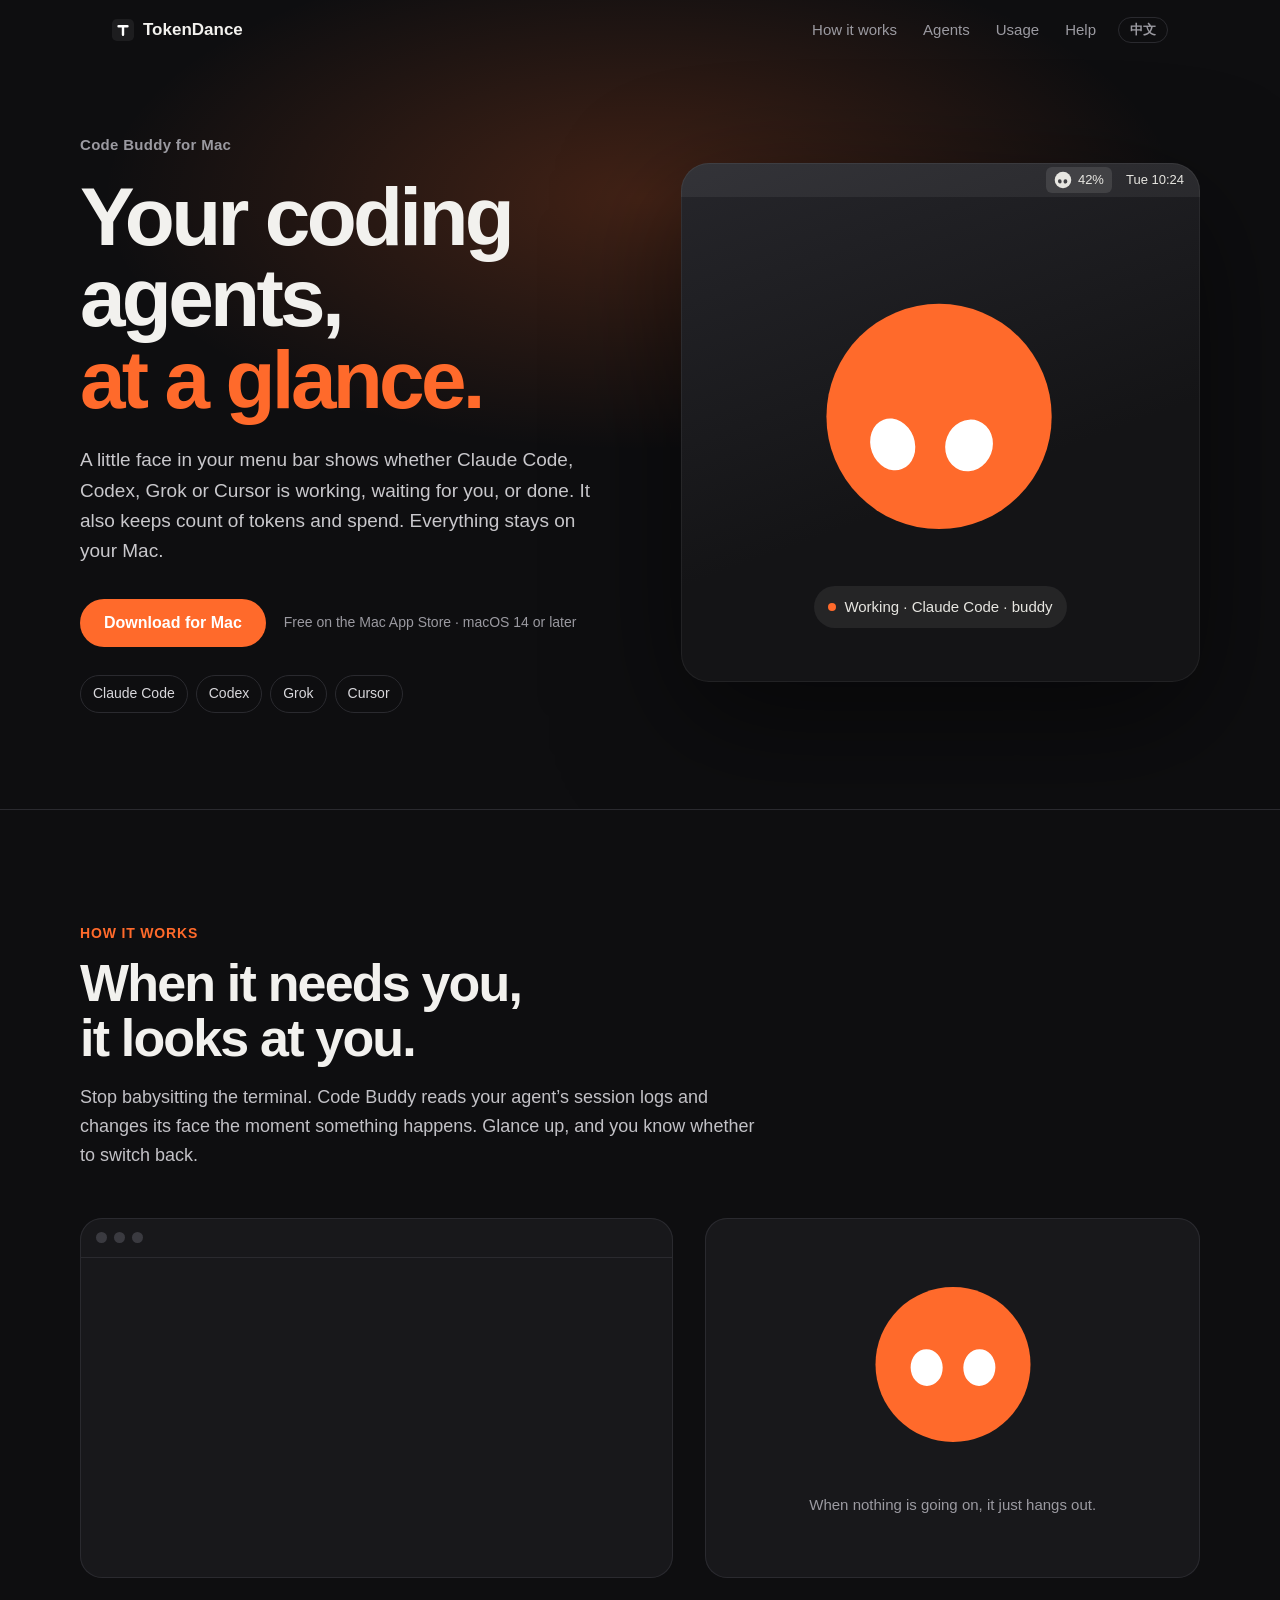
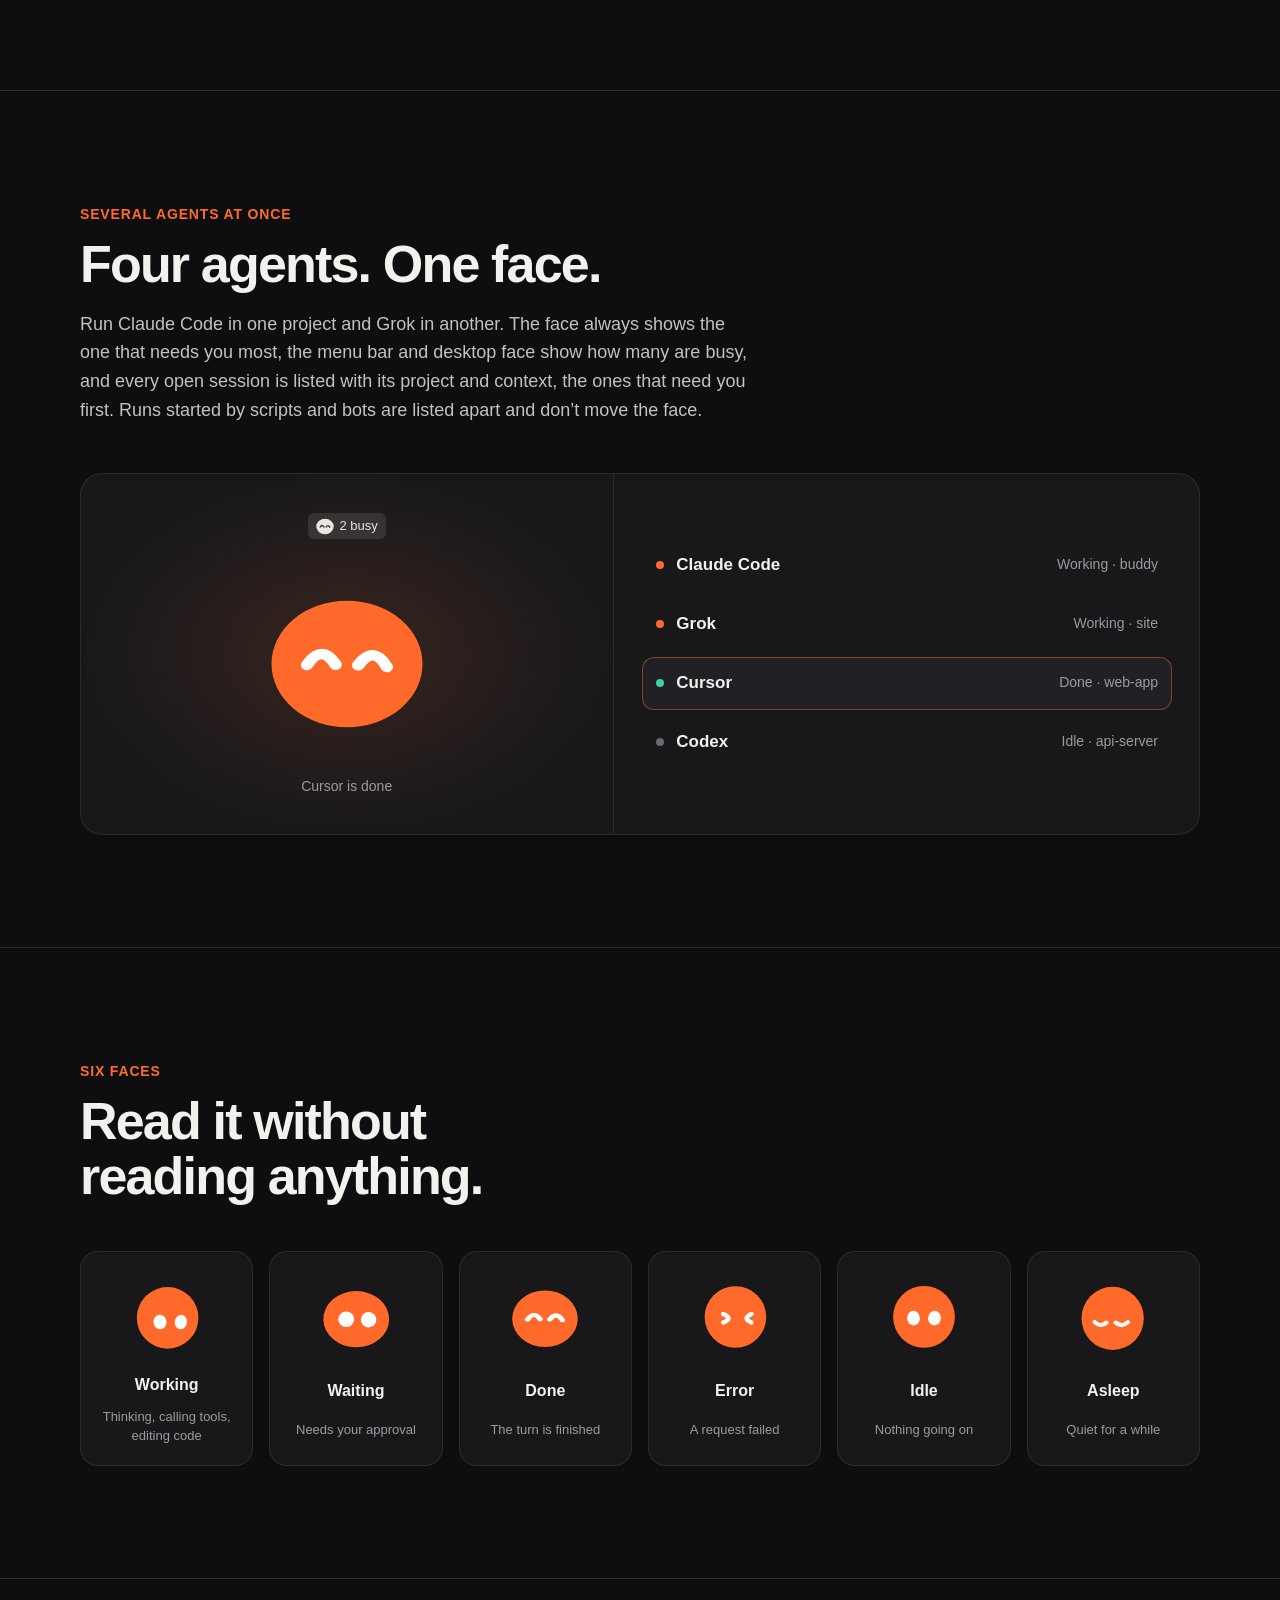
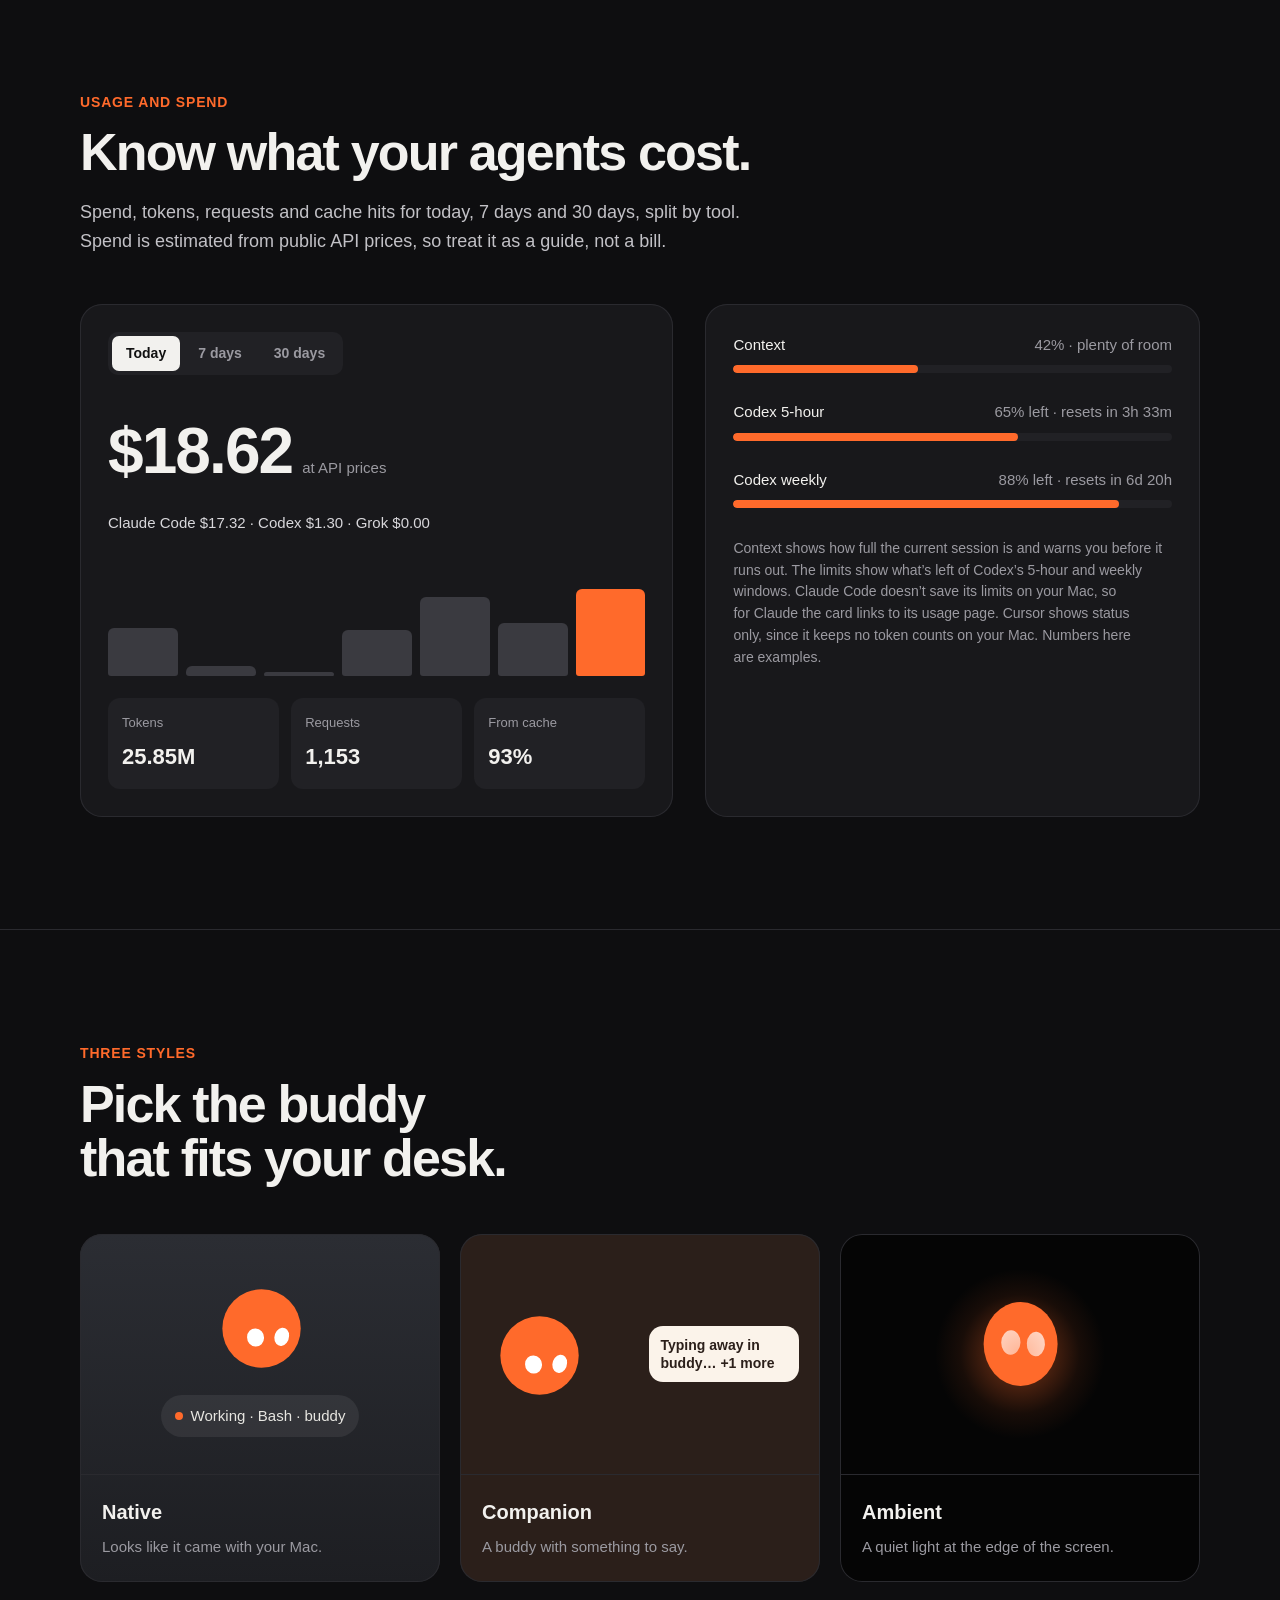
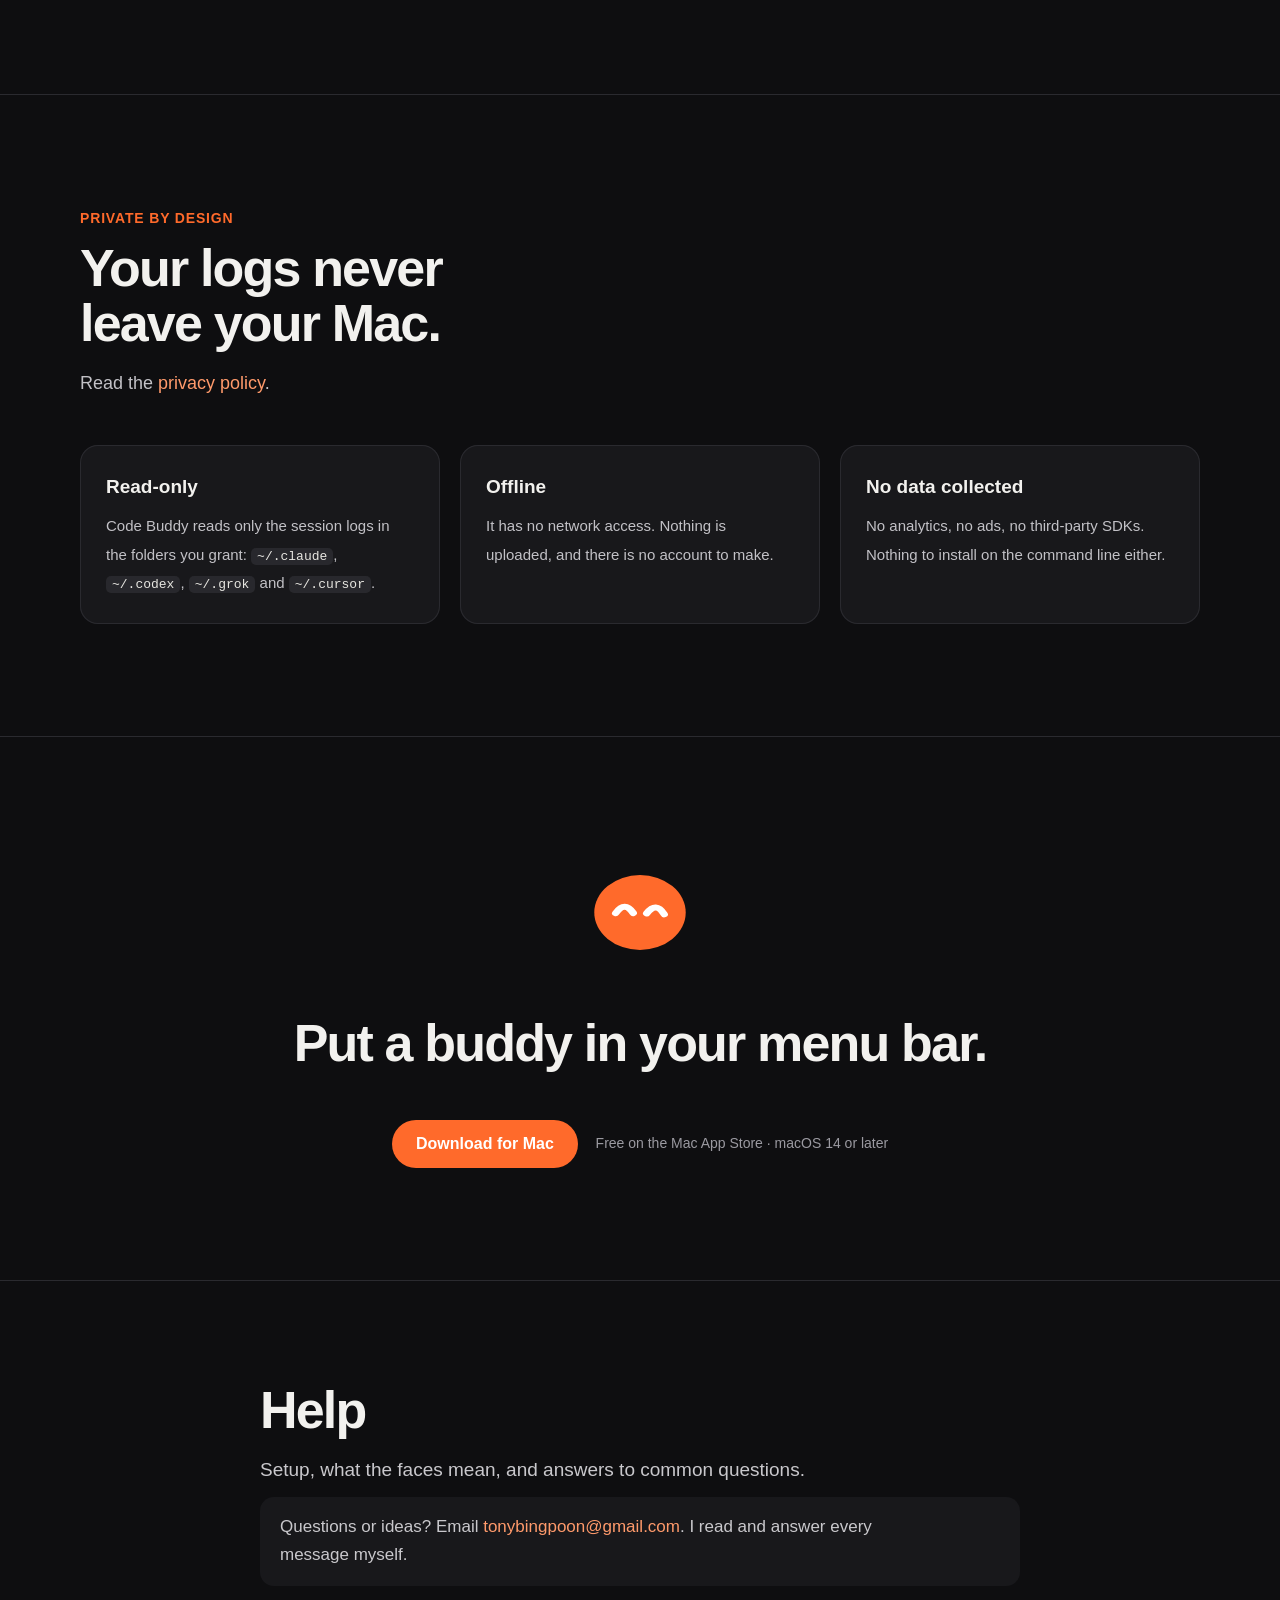
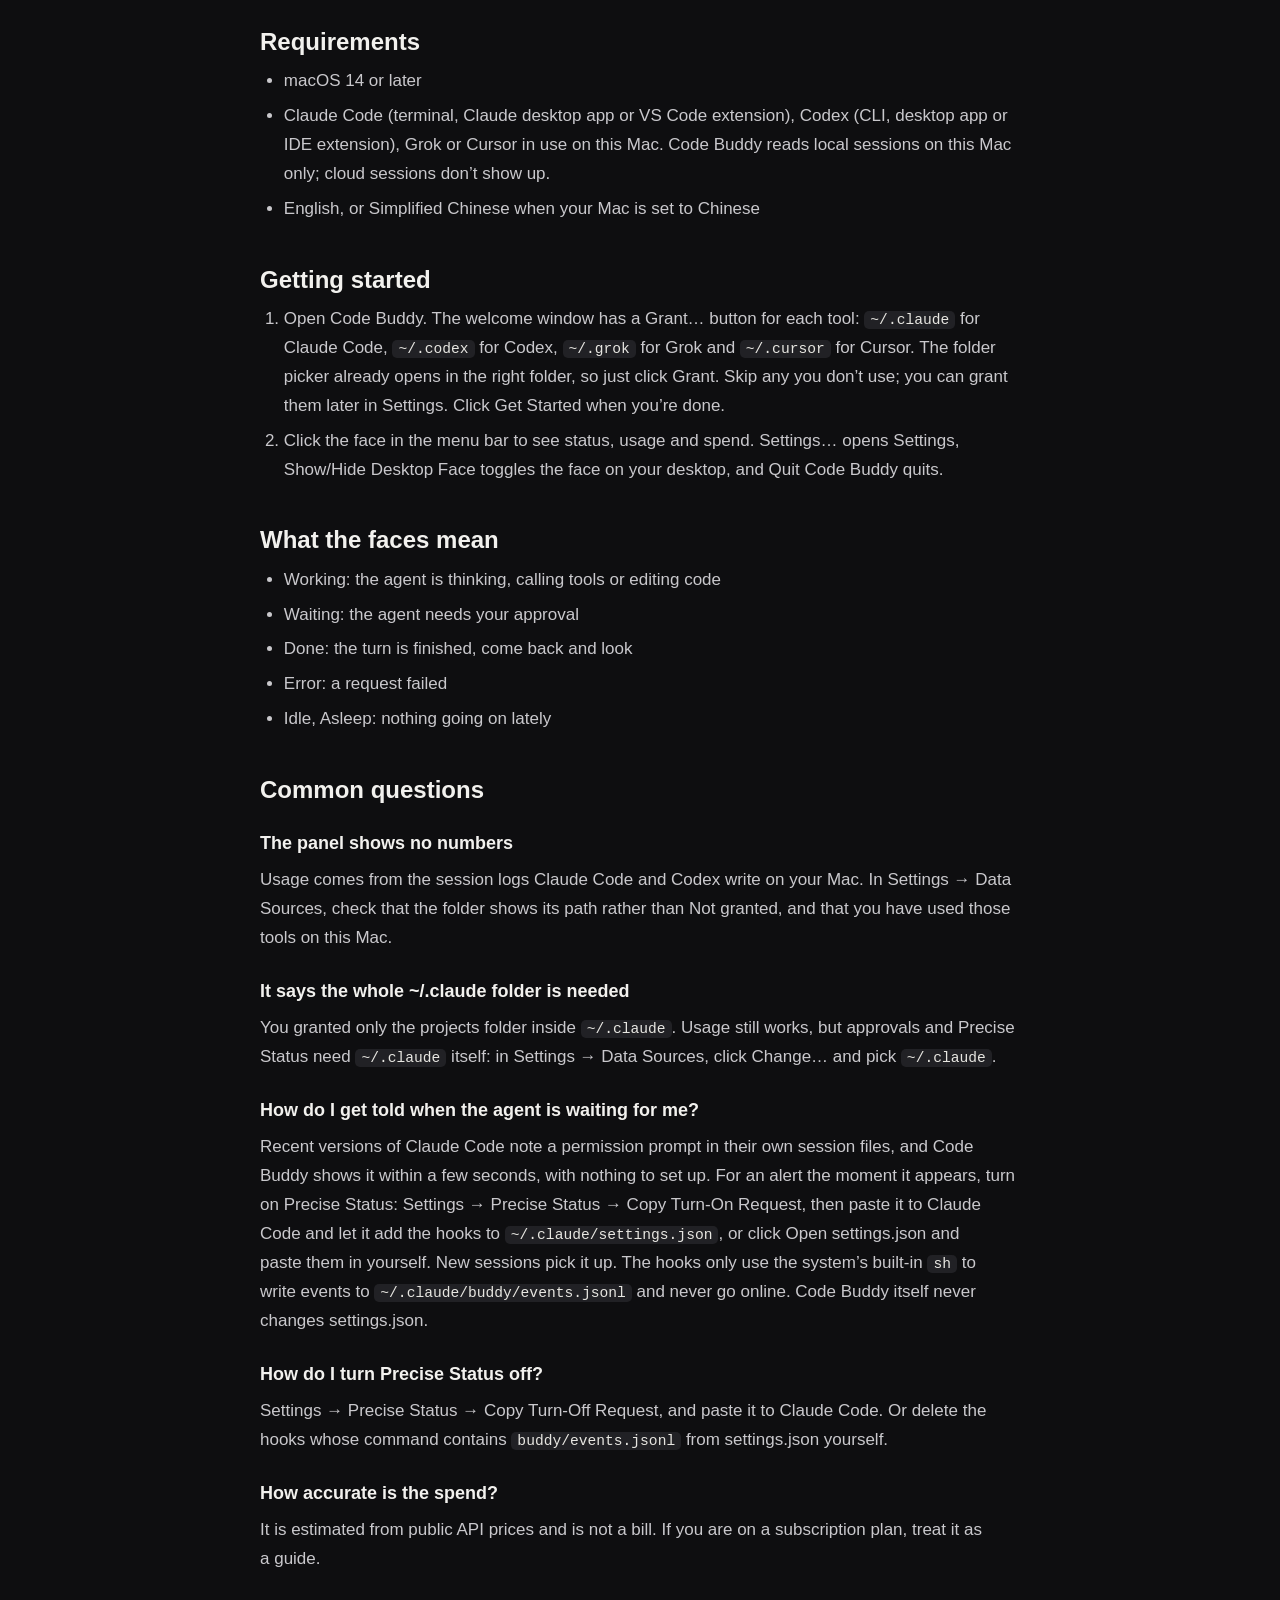
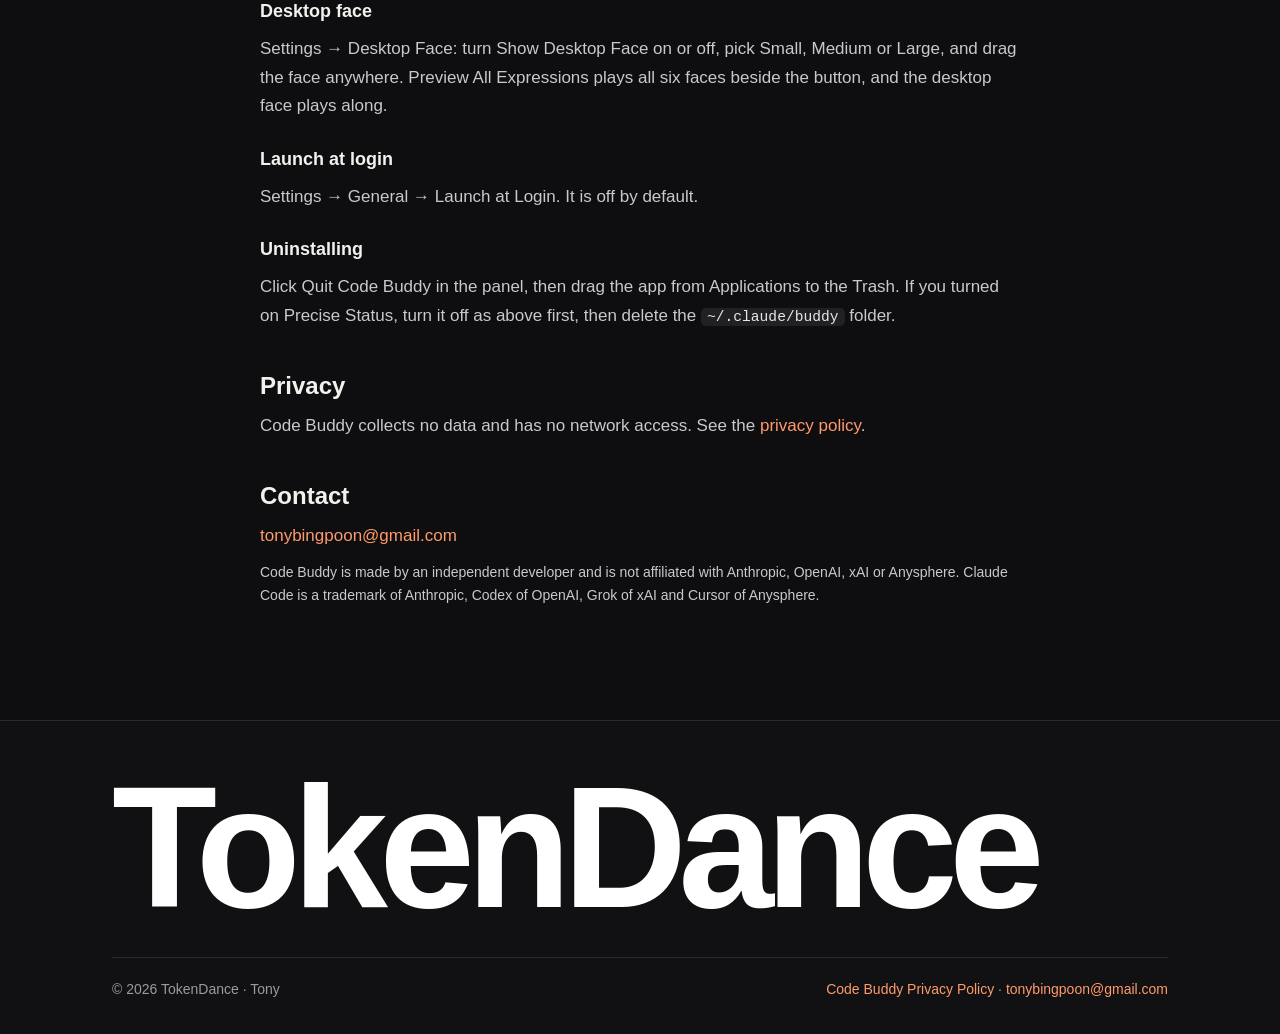
==== commit 8cc39d8f: "Speechless: the mock keyboard follows light and dark, like the real one It was always drawn black, w" ====
--- a/code-buddy/index.html
+++ b/code-buddy/index.html
@@ -17,7 +17,7 @@
     <link rel="alternate" hreflang="x-default" href="https://tokendance.life/code-buddy/" />
     <link rel="icon" type="image/svg+xml" href="/assets/apps/code-buddy-icon.svg?v=20261103b" />
     <link rel="apple-touch-icon" href="/apple-touch-icon.png?v=20261022b" />
-    <link rel="stylesheet" href="/styles.css?v=20261124a" />
+    <link rel="stylesheet" href="/styles.css?v=20261125a" />
     <link rel="stylesheet" href="/code-buddy/cb.css?v=20261103b" />
     <meta name="apple-itunes-app" content="app-id=6825784479" />
 
--- a/styles.css
+++ b/styles.css
@@ -2009,10 +2009,31 @@
   opacity: 0.74;
 }
 
+/* like the keyboard itself: light or dark with the visitor's system */
 .spx-box {
-  background: #0b0b0b;
-  color: #fff;
+  --kb: #dcdde2;
+  --kb-key: #fff;
+  --kb-field: #fff;
+  --kb-ink: #0b0b0b;
+  --kb-mute: #5b5b60;
+  --kb-go: #007aff;
+  --kb-line: rgba(0, 0, 0, 0.1);
+  background: #eeeef2;
+  color: var(--kb-ink);
   font-size: 15px;
+}
+
+@media (prefers-color-scheme: dark) {
+  .spx-box {
+    --kb: #1c1c1e;
+    --kb-key: #47474a;
+    --kb-field: #2c2c2e;
+    --kb-ink: #fff;
+    --kb-mute: #a5a5a9;
+    --kb-go: #0a84ff;
+    --kb-line: rgba(255, 255, 255, 0.12);
+    background: #0b0b0b;
+  }
 }
 
 .spx-box .s0,
@@ -2029,7 +2050,7 @@
 .spx-field small,
 .spx-chat small,
 .spx-label {
-  color: #a5a5a9;
+  color: var(--kb-mute);
   font-size: 13px;
   font-weight: 600;
 }
@@ -2039,7 +2060,7 @@
   margin-top: 8px;
   padding: 16px 20px;
   border-radius: 22px;
-  background: #1c1c1e;
+  background: var(--kb-field);
   font-size: 21px;
   line-height: 1.45;
 }
@@ -2049,7 +2070,7 @@
   width: 2px;
   height: 1.1em;
   margin-left: 2px;
-  background: #fff;
+  background: var(--kb-ink);
   vertical-align: -0.18em;
 }
 
@@ -2057,7 +2078,8 @@
   position: absolute;
   inset: auto 0 0;
   height: 282px;
-  border-top: 1px solid rgba(255, 255, 255, 0.12);
+  border-top: 1px solid var(--kb-line);
+  background: var(--kb);
 }
 
 .spx-kb canvas {
@@ -2078,13 +2100,13 @@
   place-items: center;
   height: 46px;
   border-radius: 9px;
-  background: #2c2c2e;
+  background: var(--kb-key);
   font-size: 15px;
 }
 
 .spx-keys .go {
-  background: #fff;
-  color: #000;
+  background: var(--kb-go);
+  color: #fff;
   font-weight: 600;
 }
 
@@ -2103,7 +2125,7 @@
 }
 
 .spx-said {
-  color: #c4c4c8;
+  color: var(--kb-mute);
 }
 
 .spx-said s {
@@ -2113,8 +2135,8 @@
 }
 
 [data-scene="1"] .spx-said s {
-  color: #7c7c80;
-  text-decoration-color: #7c7c80;
+  color: var(--kb-mute);
+  text-decoration-color: var(--kb-mute);
   transition-delay: 1.1s;
 }
 
@@ -2128,7 +2150,7 @@
   width: 11px;
   height: 11px;
   border-radius: 50%;
-  background: #fff;
+  background: var(--kb-ink);
 }
 
 .spx-typed {
@@ -2151,8 +2173,8 @@
   margin: 14px 0 0 auto;
   padding: 12px 18px;
   border-radius: 22px 22px 6px 22px;
-  background: #fff;
-  color: #000;
+  background: var(--kb-go);
+  color: #fff;
   font-size: 18px;
   line-height: 1.4;
   opacity: 0;
@@ -2187,15 +2209,19 @@
   place-items: center;
   height: 44px;
   border-radius: 22px;
-  background: #2c2c2e;
+  background: var(--kb-key);
   font-weight: 600;
   transition: background 0.25s, color 0.25s;
 }
 
-[data-zone="left"] .spx-zones .l,
+[data-zone="left"] .spx-zones .l {
+  background: #ff3b30;
+  color: #fff;
+}
+
 [data-zone="right"] .spx-zones .r {
-  background: #fff;
-  color: #000;
+  background: var(--kb-go);
+  color: #fff;
 }
 
 .spx-thumb {
@@ -2207,8 +2233,8 @@
   height: 54px;
   margin: -27px 0 0 -27px;
   border-radius: 50%;
-  background: rgba(255, 255, 255, 0.28);
-  box-shadow: 0 0 0 1.5px rgba(255, 255, 255, 0.55);
+  background: color-mix(in srgb, var(--kb-ink) 22%, transparent);
+  box-shadow: 0 0 0 1.5px color-mix(in srgb, var(--kb-ink) 45%, transparent);
   opacity: 0;
   transform: scale(1.3);
   transition: opacity 0.25s, transform 0.5s var(--ease);
@@ -2242,7 +2268,7 @@
   gap: 2px;
   padding: 18px 24px;
   border-radius: 20px;
-  background: #1c1c1e;
+  background: var(--kb-field);
   text-align: center;
 }
 
@@ -2251,7 +2277,7 @@
 }
 
 .spx-node span {
-  color: #b4b4b8;
+  color: var(--kb-mute);
   font-size: 14px;
 }
 
@@ -2264,8 +2290,8 @@
   width: 100%;
   height: 78px;
   margin: 4px 0;
-  background: radial-gradient(circle, #fff 2.4px, transparent 3px) 25% 0 / 13px 13px repeat-y,
-    radial-gradient(circle, #fff 2.4px, transparent 3px) 75% 0 / 13px 13px repeat-y;
+  background: radial-gradient(circle, var(--kb-ink) 2.4px, transparent 3px) 25% 0 / 13px 13px repeat-y,
+    radial-gradient(circle, var(--kb-ink) 2.4px, transparent 3px) 75% 0 / 13px 13px repeat-y;
 }
 
 .spx-pairs {
@@ -2277,7 +2303,7 @@
 
 .spx-none {
   margin-top: 30px;
-  color: #b4b4b8;
+  color: var(--kb-mute);
 }
 
 /* ---------- About ---------- */
